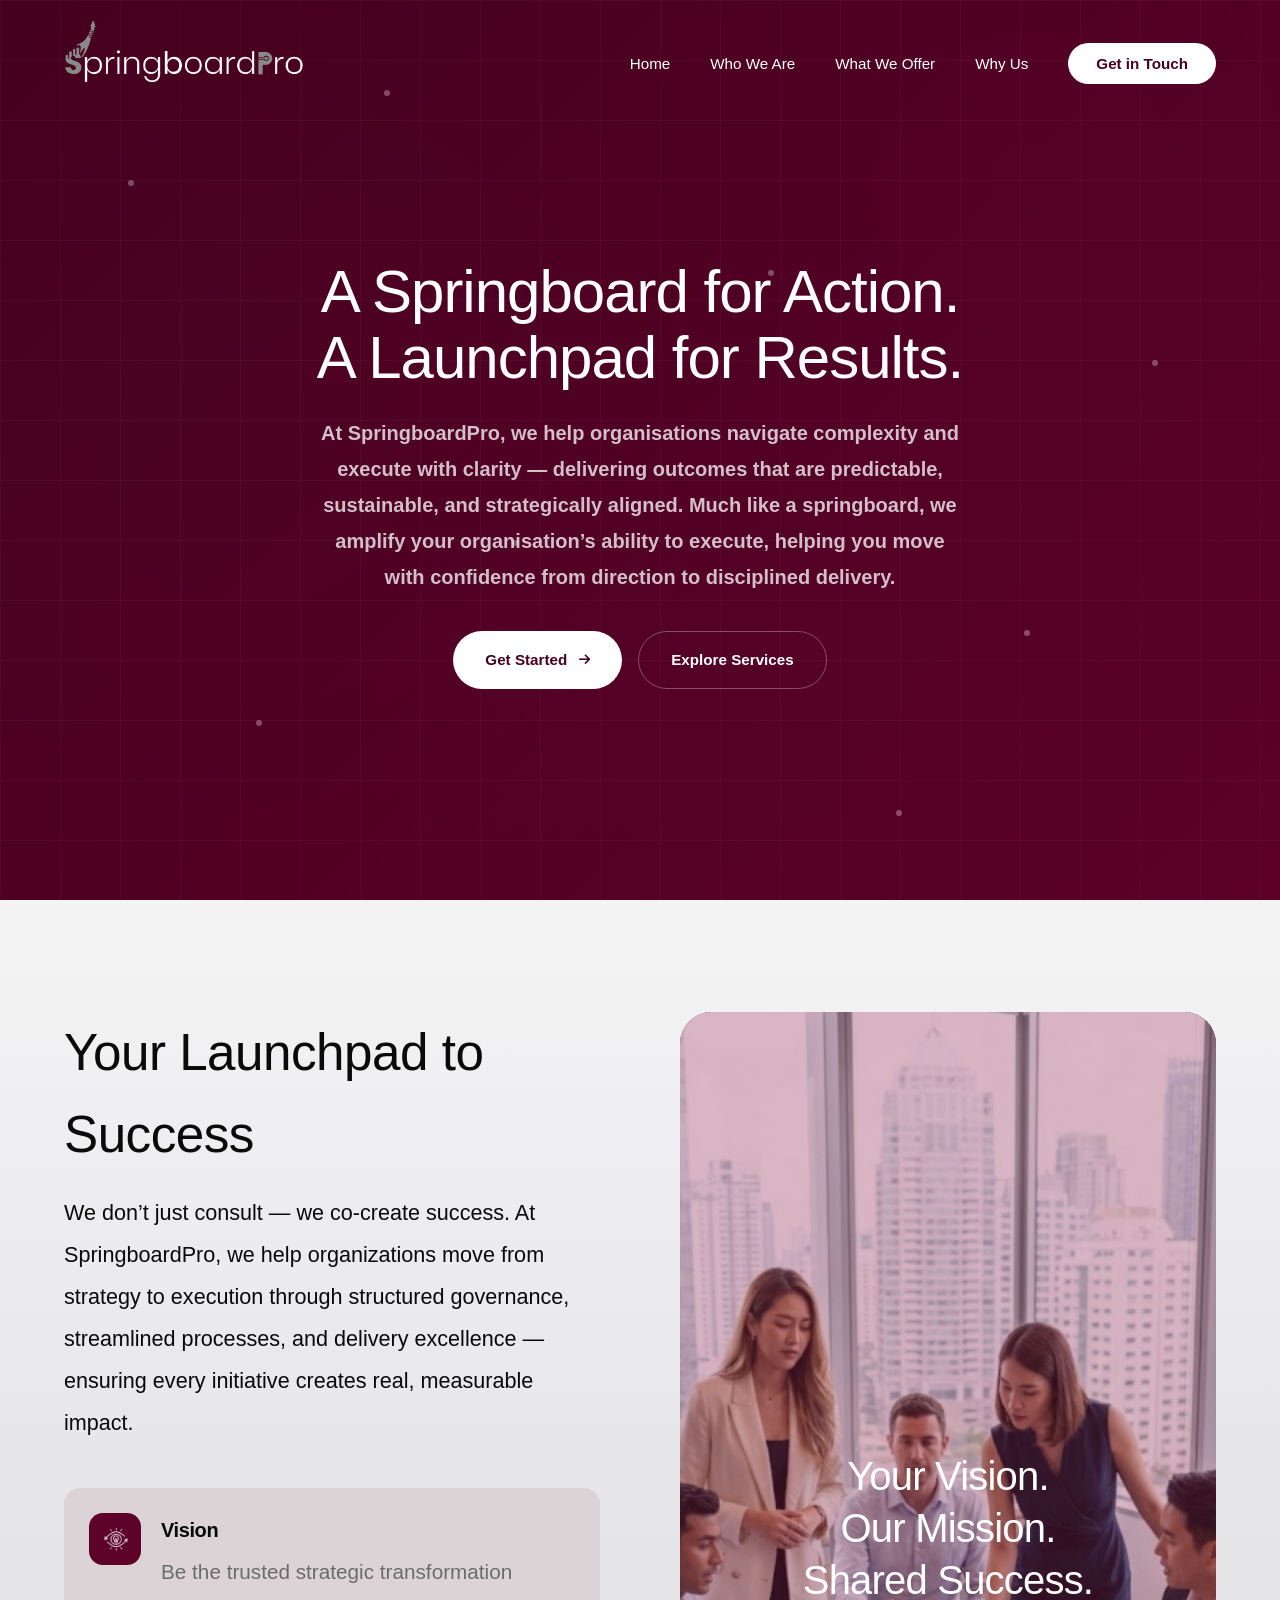
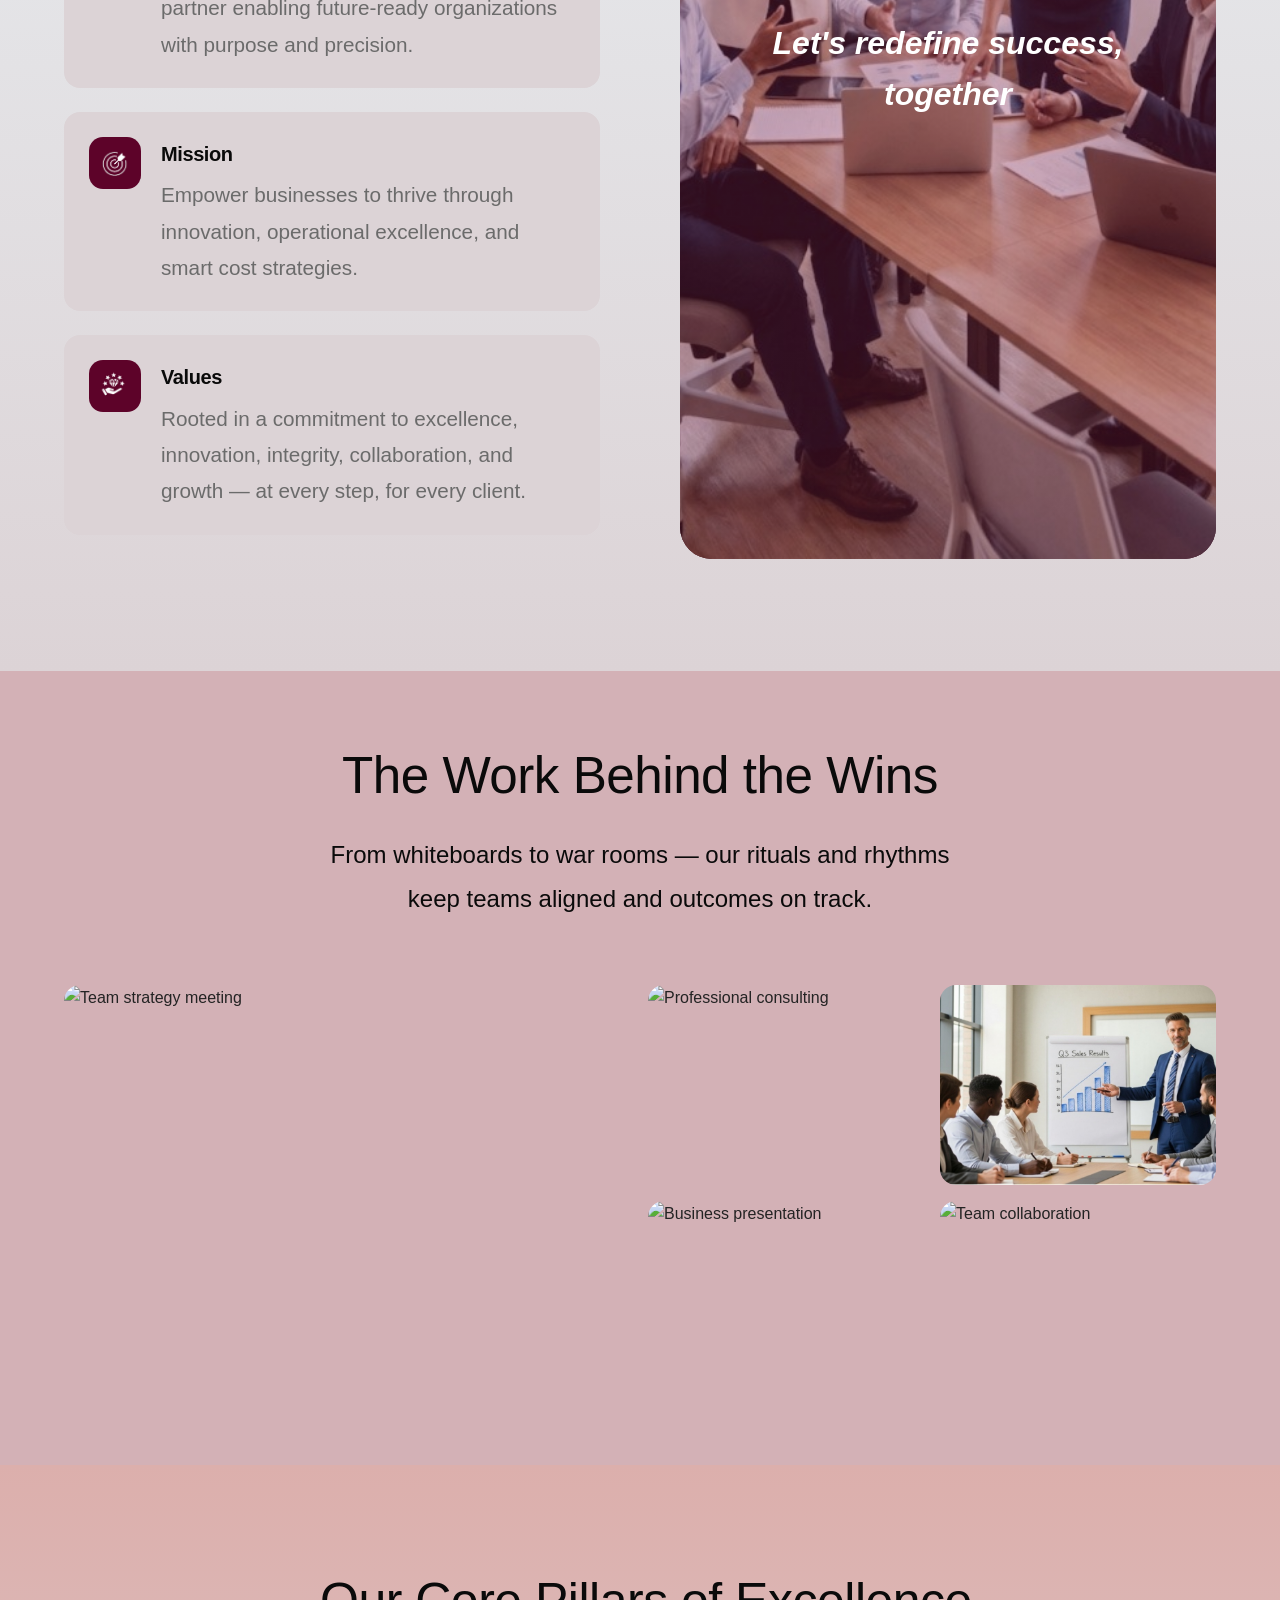
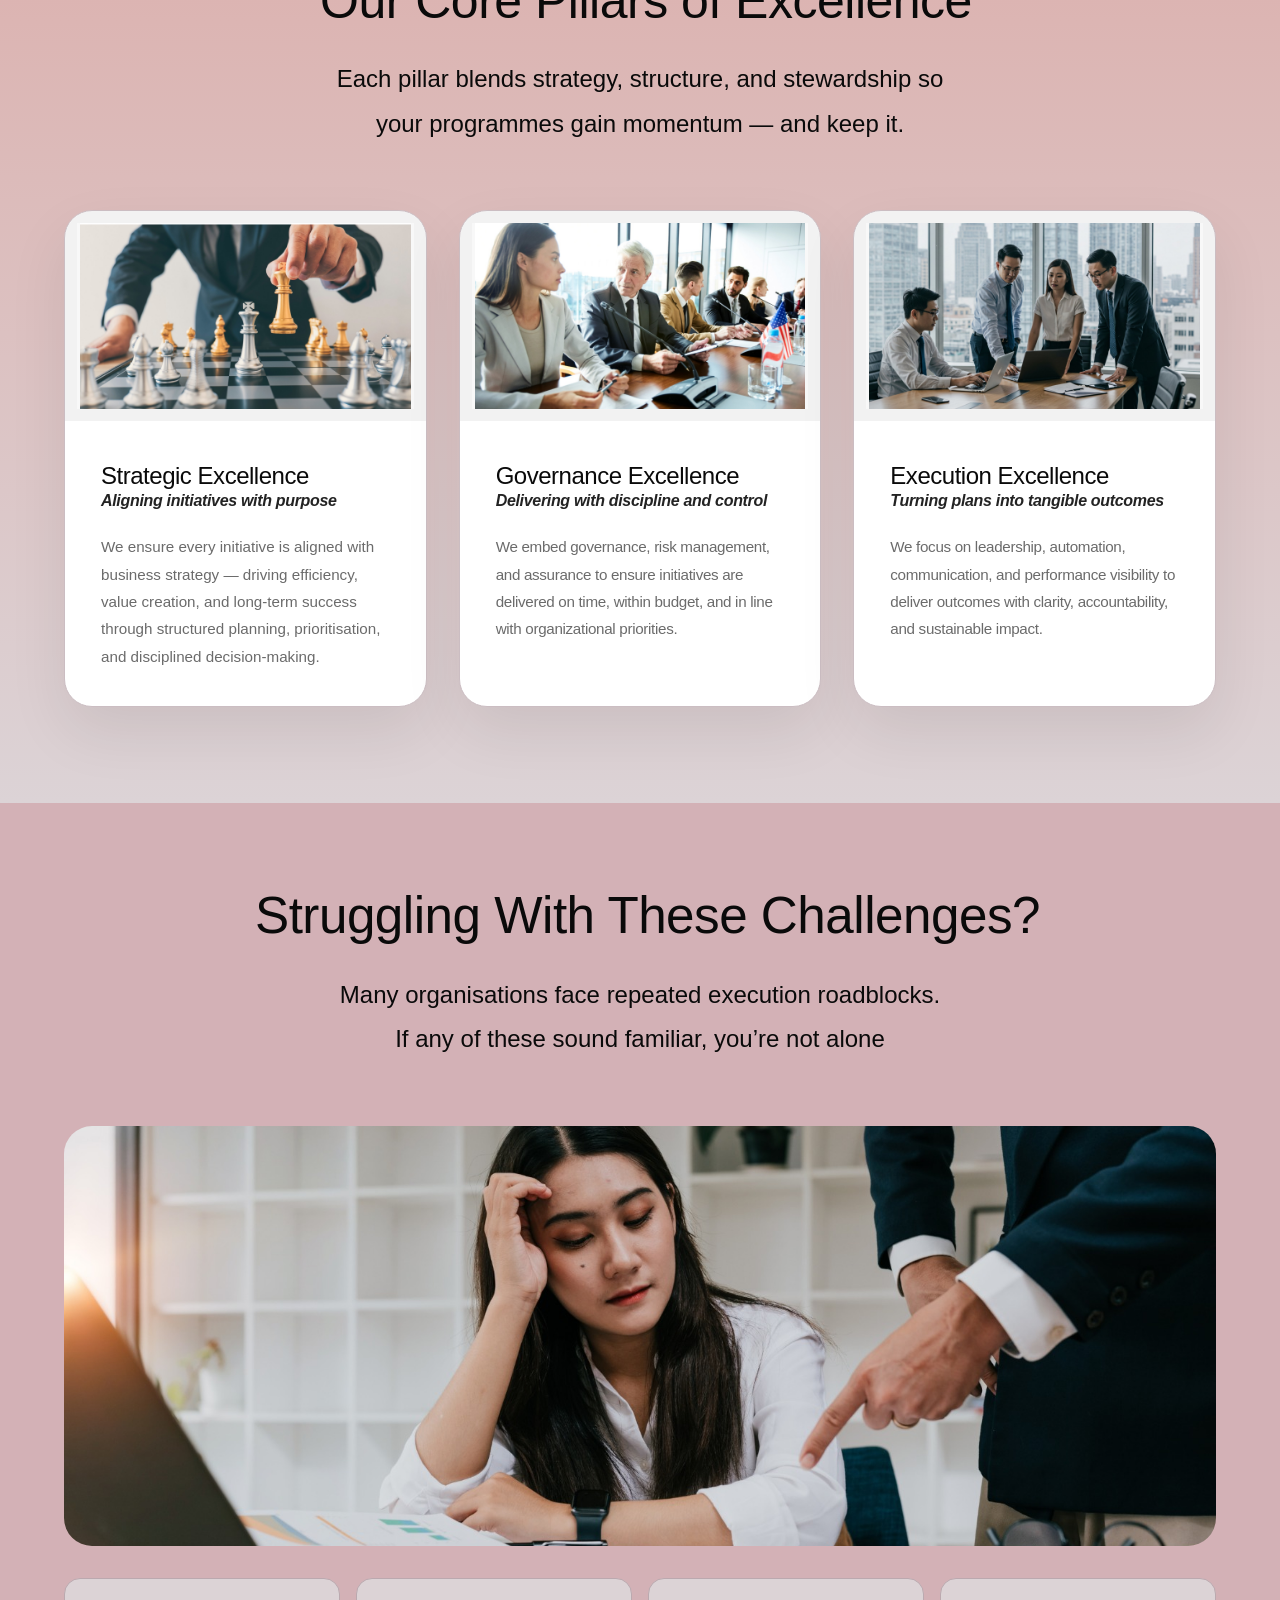
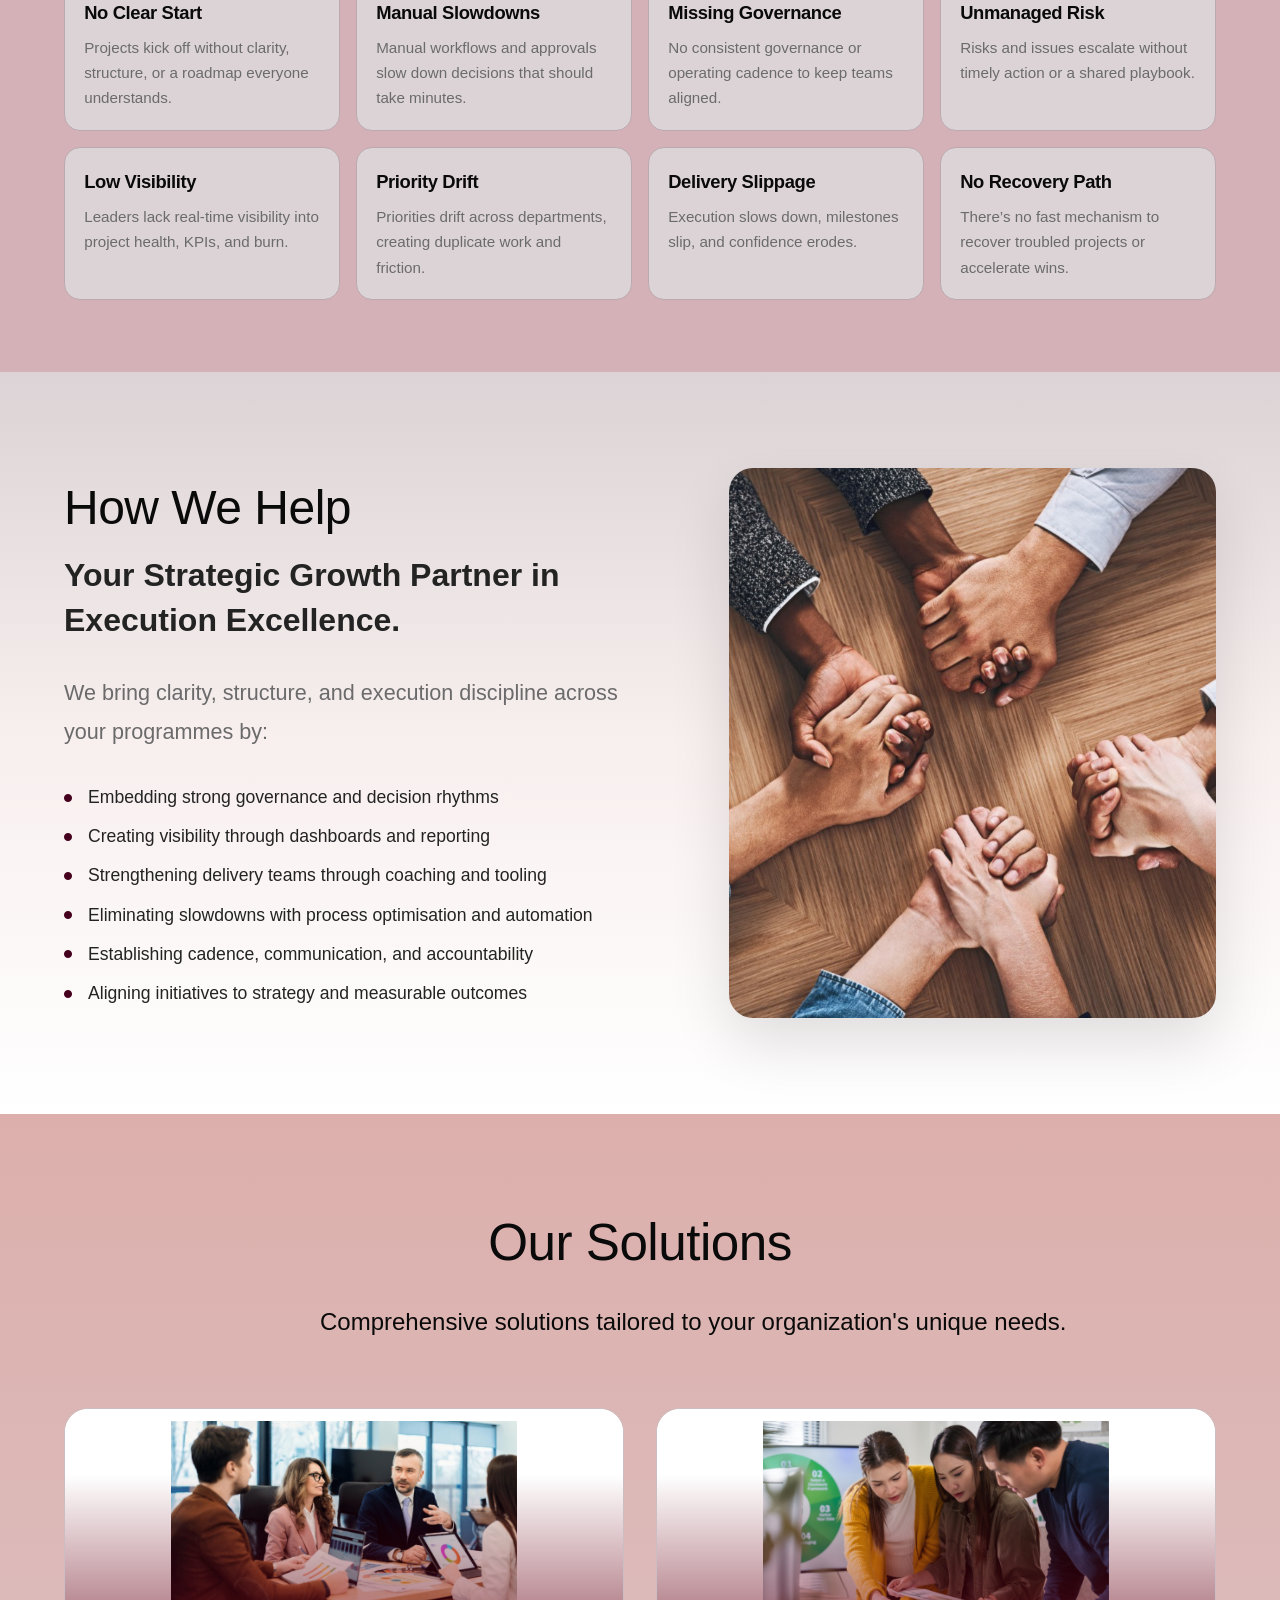
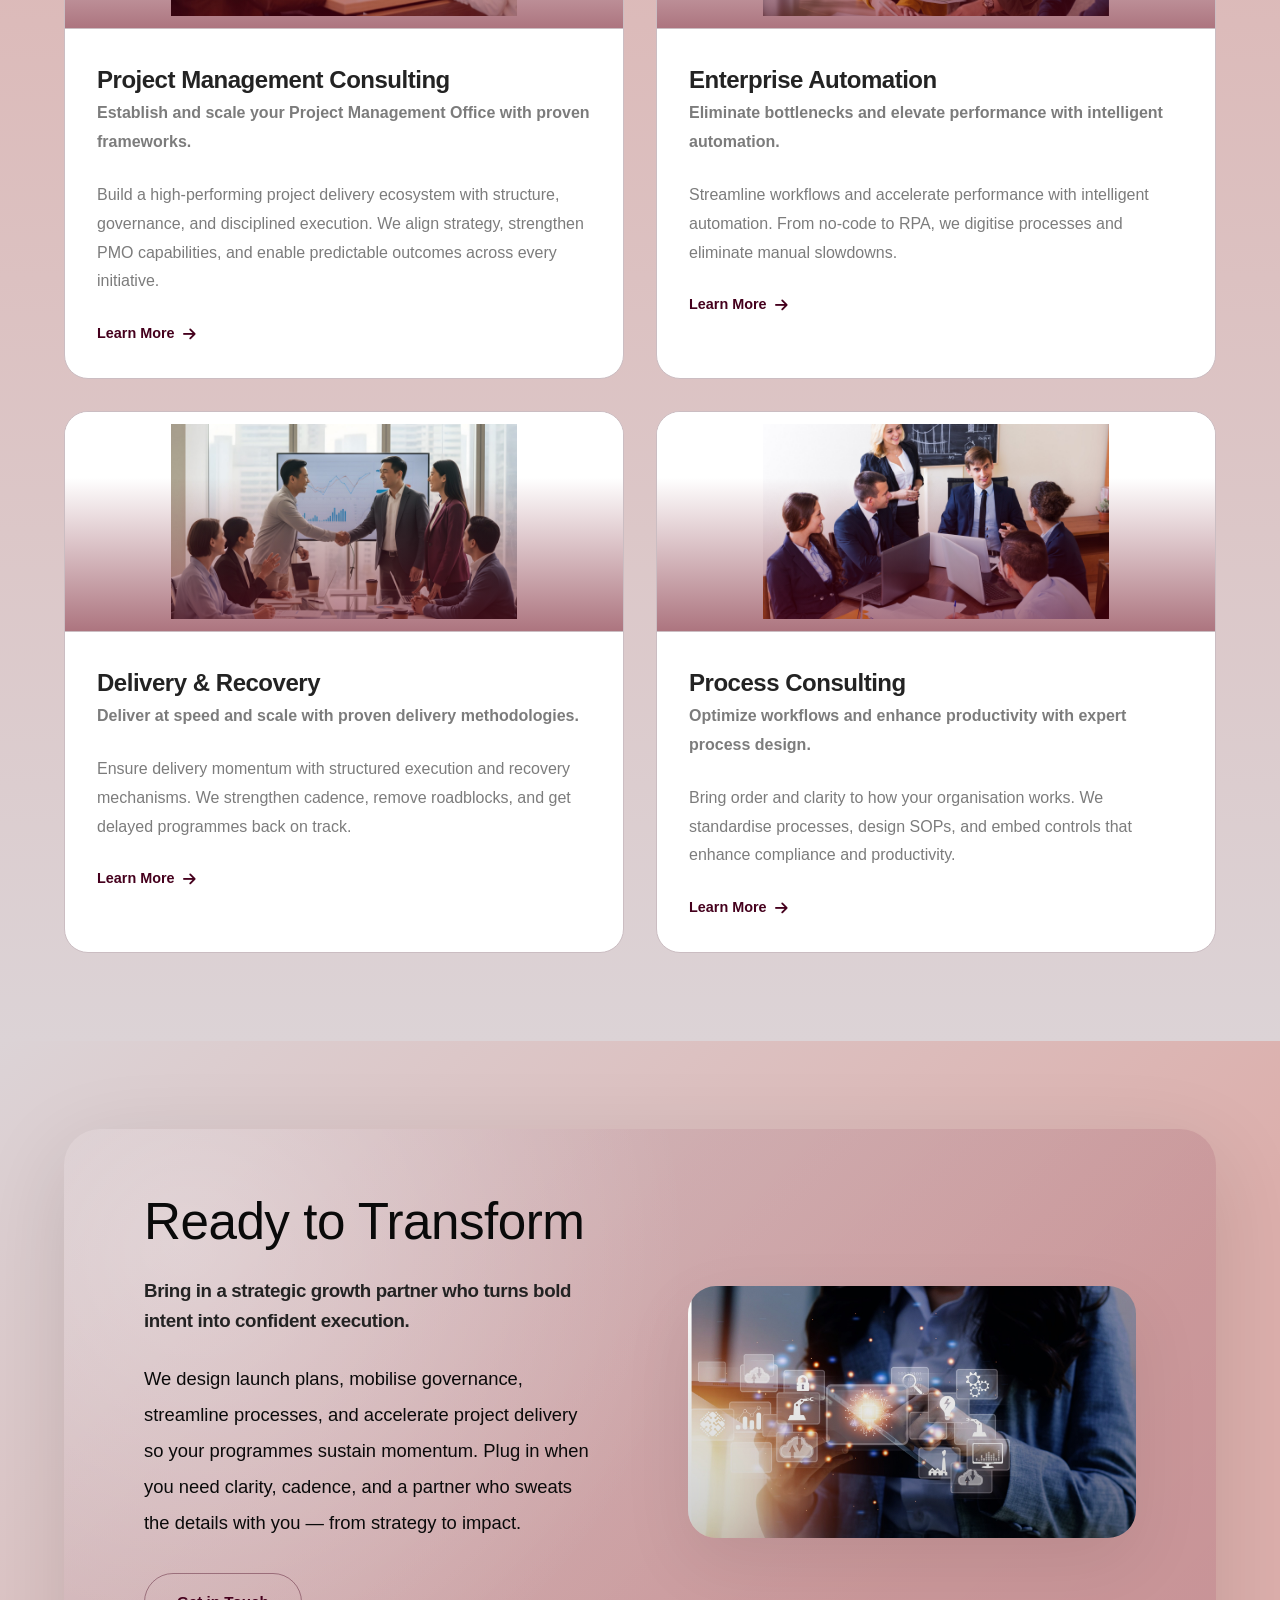
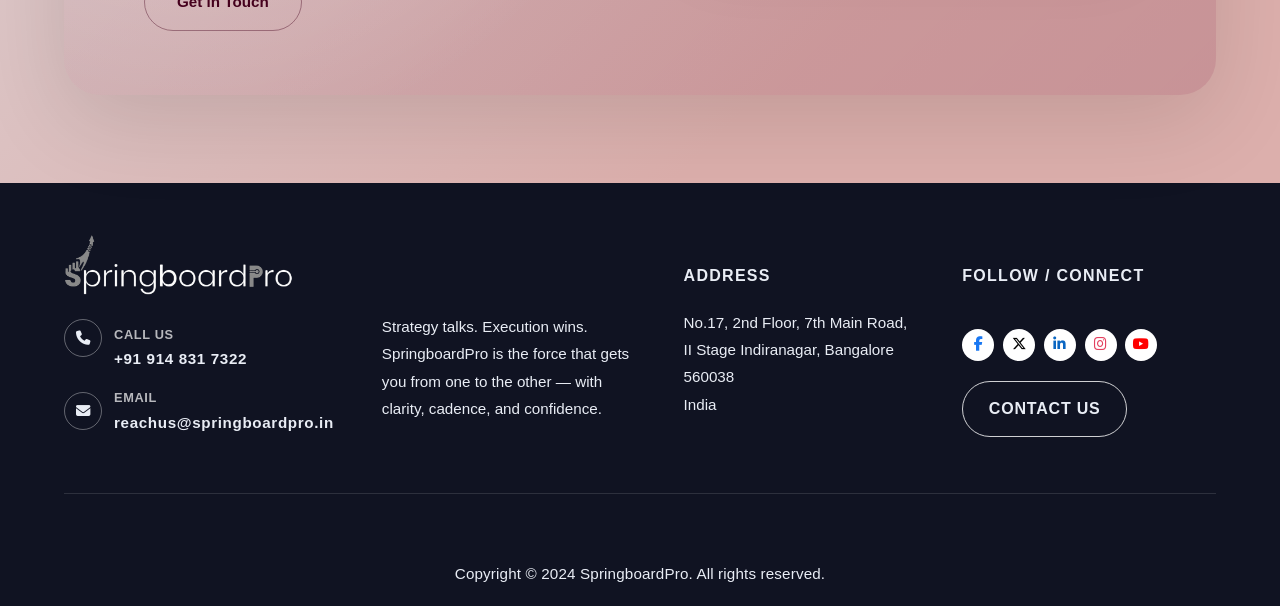
==== index.html @ b423c900 "update 18-dec changes" ====
<!DOCTYPE html>
<html lang="en">

<head>
    <meta charset="UTF-8">
    <meta name="viewport" content="width=device-width, initial-scale=1.0">
    <title>SpringboardPro | Turning Strategy Into Action</title>
    <link href="https://fonts.googleapis.com/css2?family=Space+Grotesk:wght@400;500;600;700&display=swap"
        rel="stylesheet">
    <link rel="stylesheet" href="https://cdnjs.cloudflare.com/ajax/libs/font-awesome/6.5.1/css/all.min.css">
    <style>
        * {
            margin: 0;
            padding: 0;
            box-sizing: border-box;
        }

        :root {
            --burgundy: #45001d;
            --burgundy-light: #dcafac;
            --burgundy-dark: #5c0028;
            --white: #ffffff;
            --black: #0a0a0a;
            --gray-50: #dcd3d6;
            --gray-100: #cbbdc2;
            --gray-200: #bba9af;
            --gray-400: #8b828a;
            --gray-500: #7c7c7c;
            --gray-600: #6b6b6b;
            --gray-800: #232323;
            --palette-cream: #dcd3d6;
            --palette-blush: #dcafac;
            --palette-primary: #45001d;
            --palette-deep: #5c0028;
            --palette-gradient: linear-gradient(135deg, #ffffff 0%, #dcd3d6 25%, #dcafac 50%, #45001d 75%, #5c0028 100%);
        }

        html {
            scroll-behavior: smooth;
        }

        body {
            font-family: 'Nunito', sans-serif;
            color: var(--gray-800);
            line-height: 1.6;
            background: var(--white);
            overflow-x: hidden;
        }

        h1,
        h2,
        h3,
        h4,
        h5,
        h6 {
            font-family: 'Nunito', sans-serif;
            font-weight: 600;
            letter-spacing: -0.02em;
        }

        /* GLOBAL ANIMATIONS */
        @keyframes fadeInUp {
            from {
                opacity: 0;
                transform: translateY(40px);
            }

            to {
                opacity: 1;
                transform: translateY(0);
            }
        }

        @keyframes fadeInDown {
            from {
                opacity: 0;
                transform: translateY(-40px);
            }

            to {
                opacity: 1;
                transform: translateY(0);
            }
        }

        @keyframes fadeInLeft {
            from {
                opacity: 0;
                transform: translateX(-40px);
            }

            to {
                opacity: 1;
                transform: translateX(0);
            }
        }

        @keyframes fadeInRight {
            from {
                opacity: 0;
                transform: translateX(40px);
            }

            to {
                opacity: 1;
                transform: translateX(0);
            }
        }

        @keyframes fadeIn {
            from {
                opacity: 0;
            }

            to {
                opacity: 1;
            }
        }

        @keyframes scaleIn {
            from {
                opacity: 0;
                transform: scale(0.9);
            }

            to {
                opacity: 1;
                transform: scale(1);
            }
        }

        @keyframes slideInUp {
            from {
                transform: translateY(100%);
            }

            to {
                transform: translateY(0);
            }
        }

        @keyframes pulse {

            0%,
            100% {
                transform: scale(1);
            }

            50% {
                transform: scale(1.05);
            }
        }

        @keyframes float {

            0%,
            100% {
                transform: translateY(0);
            }

            50% {
                transform: translateY(-20px);
            }
        }

        @keyframes shimmer {
            0% {
                background-position: -200% 0;
            }

            100% {
                background-position: 200% 0;
            }
        }

        @keyframes rotate {
            from {
                transform: rotate(0deg);
            }

            to {
                transform: rotate(360deg);
            }
        }

        @keyframes countUp {
            from {
                opacity: 0;
                transform: translateY(20px);
            }

            to {
                opacity: 1;
                transform: translateY(0);
            }
        }

        .animate-on-scroll {
            opacity: 0;
            transform: translateY(30px);
            transition: all 0.8s cubic-bezier(0.4, 0, 0.2, 1);
        }

        .animate-on-scroll.visible {
            opacity: 1;
            transform: translateY(0);
        }

        .animate-delay-1 {
            transition-delay: 0.1s;
        }

        .animate-delay-2 {
            transition-delay: 0.2s;
        }

        .animate-delay-3 {
            transition-delay: 0.3s;
        }

        .animate-delay-4 {
            transition-delay: 0.4s;
        }

        .animate-delay-5 {
            transition-delay: 0.5s;
        }

        /* Parallax effect */
        .parallax {
            transform: translateZ(0);
            will-change: transform;
        }

        /* Page loader */
        .page-loader {
            position: fixed;
            top: 0;
            left: 0;
            width: 100%;
            height: 100%;
            background: #45001d;
            /* unified burgundy loader */
            display: flex;
            align-items: center;
            justify-content: center;
            z-index: 9999;
            transition: opacity 0.5s ease, visibility 0.5s ease;
        }

        .page-loader.hidden {
            opacity: 0;
            visibility: hidden;
        }

        .loader-content {
            text-align: center;
        }

        .loader-logo {
            display: inline-flex;
            align-items: center;
            justify-content: center;
            margin-bottom: 2rem;
            animation: pulse 1.5s ease-in-out infinite;
        }

        .loader-logo img {
            height: 120px;
            width: 400px;
            display: block;
            object-fit: contain;
        }

        .loader-bar {
            width: 200px;
            height: 3px;
            background: rgba(255, 255, 255, 0.2);
            border-radius: 3px;
            overflow: hidden;
            margin: 0 auto;
        }

        .loader-progress {
            height: 100%;
            width: 0;
            background: var(--white);
            border-radius: 3px;
            animation: loadProgress 1.5s ease forwards;
        }

        @keyframes loadProgress {
            0% {
                width: 0;
            }

            100% {
                width: 100%;
            }
        }

        /* Smooth scroll reveal */
        .reveal {
            opacity: 0;
            transform: translateY(50px);
            transition: all 0.8s cubic-bezier(0.4, 0, 0.2, 1);
        }

        .reveal.active {
            opacity: 1;
            transform: translateY(0);
        }


        /* ===== NAVBAR ===== */
        .navbar {
            position: fixed;
            top: 0;
            left: 0;
            right: 0;
            z-index: 1000;
            padding: 1.15rem 5%;
            display: flex;
            justify-content: space-between;
            align-items: center;
            background: transparent;
            border-bottom: 1px solid transparent;
            transition: all 0.4s cubic-bezier(0.4, 0, 0.2, 1);
        }

        .navbar.scrolled {
            padding: 0.85rem 5%;
            background: #45001d;
            /* unified burgundy */
            backdrop-filter: blur(18px);
            border-bottom: 1px solid rgba(255, 255, 255, 0.08);
            box-shadow: 0 8px 35px rgba(69, 0, 29, 0.45);
        }

        .logo {
            display: inline-flex;
            align-items: center;
            gap: 0.75rem;
            text-decoration: none;
        }

        .logo img {
            height: 90px;
            width: auto;
            display: block;
        }

        .nav-links {
            display: flex;
            list-style: none;
            gap: 2.5rem;
            align-items: center;
        }

        .nav-links a {
            color: var(--white);
            text-decoration: none;
            font-weight: 500;
            font-size: 0.95rem;
            transition: all 0.3s ease;
            position: relative;
        }

        .nav-links a:not(.nav-cta):hover {
            opacity: 0.8;
        }

        .dropdown {
            position: relative;
        }

        .dropdown-content {
            position: absolute;
            top: calc(100% + 10px);
            left: -20px;
            background: var(--white);
            min-width: 280px;
            padding: 0.75rem 0;
            border-radius: 12px;
            opacity: 0;
            visibility: hidden;
            transform: translateY(10px);
            transition: all 0.3s ease;
            box-shadow: 0 20px 50px rgba(0, 0, 0, 0.15);
            border: 1px solid var(--gray-100);
        }

        .dropdown:hover .dropdown-content {
            opacity: 1;
            visibility: visible;
            transform: translateY(0);
        }

        .dropdown-content a {
            display: block;
            padding: 0.9rem 1.5rem;
            color: var(--gray-800) !important;
            font-size: 0.9rem;
            border-left: 3px solid transparent;
            transition: all 0.2s ease;
        }

        .dropdown-content a:hover {
            background: var(--gray-50);
            border-left-color: #45001d;
            color: var(--burgundy) !important;
        }

        .nav-cta {
            background: var(--white) !important;
            color: var(--burgundy) !important;
            padding: 0.75rem 1.75rem !important;
            border-radius: 100px;
            font-weight: 600 !important;
            transition: all 0.3s ease !important;
        }

        .nav-cta:hover {
            transform: translateY(-2px);
            box-shadow: 0 10px 30px rgba(0, 0, 0, 0.15);
        }

        .mobile-toggle {
            display: none;
            flex-direction: column;
            gap: 5px;
            cursor: pointer;
            padding: 5px;
            z-index: 1001;
        }

        .mobile-toggle span {
            width: 24px;
            height: 2px;
            background: var(--white);
            transition: all 0.3s ease;
            border-radius: 2px;
        }

        .navbar.scrolled .mobile-toggle span {
            background: var(--white);
        }

        /* ===== HERO ===== */
        .hero {
            min-height: 100vh;
            background: linear-gradient(135deg, var(--palette-primary) 0%, var(--palette-deep) 100%);
            position: relative;
            display: flex;
            align-items: center;
            justify-content: center;
            overflow: hidden;
            padding: 8rem 0 5rem;
        }

        .hero-video-bg {
            position: absolute;
            top: 0;
            left: 0;
            width: 100%;
            height: 100%;
            object-fit: cover;
            opacity: 0.6;
            z-index: 0;
        }

        .hero-overlay {
            position: absolute;
            top: 0;
            left: 0;
            right: 0;
            bottom: 0;
            background: linear-gradient(135deg, rgba(69, 0, 29, 0.65) 0%, rgba(92, 0, 40, 0.55) 100%);
            z-index: 1;
        }

        .hero-bg-pattern {
            position: absolute;
            top: 0;
            left: 0;
            right: 0;
            bottom: 0;
            opacity: 0.1;
            background-image:
                radial-gradient(circle at 20% 50%, rgba(255, 255, 255, 0.1) 0%, transparent 50%),
                radial-gradient(circle at 80% 20%, rgba(255, 255, 255, 0.08) 0%, transparent 40%),
                radial-gradient(circle at 60% 80%, rgba(255, 255, 255, 0.06) 0%, transparent 40%);
            z-index: 2;
        }

        .hero-grid {
            position: absolute;
            top: 0;
            left: 0;
            right: 0;
            bottom: 0;
            background-image: linear-gradient(rgba(255, 255, 255, 0.03) 1px, transparent 1px),
                linear-gradient(90deg, rgba(255, 255, 255, 0.03) 1px, transparent 1px);
            background-size: 60px 60px;
            z-index: 2;
        }

        /* Animated particles */
        .hero-particles {
            position: absolute;
            top: 0;
            left: 0;
            right: 0;
            bottom: 0;
            z-index: 2;
            overflow: hidden;
        }

        .particle {
            position: absolute;
            width: 6px;
            height: 6px;
            background: rgba(255, 255, 255, 0.3);
            border-radius: 50%;
            animation: float 8s ease-in-out infinite;
        }

        .particle:nth-child(1) {
            left: 10%;
            top: 20%;
            animation-delay: 0s;
        }

        .particle:nth-child(2) {
            left: 20%;
            top: 80%;
            animation-delay: 1s;
            animation-duration: 10s;
        }

        .particle:nth-child(3) {
            left: 60%;
            top: 30%;
            animation-delay: 2s;
        }

        .particle:nth-child(4) {
            left: 80%;
            top: 70%;
            animation-delay: 3s;
            animation-duration: 12s;
        }

        .particle:nth-child(5) {
            left: 40%;
            top: 60%;
            animation-delay: 4s;
        }

        .particle:nth-child(6) {
            left: 90%;
            top: 40%;
            animation-delay: 5s;
            animation-duration: 9s;
        }

        .particle:nth-child(7) {
            left: 30%;
            top: 10%;
            animation-delay: 1.5s;
        }

        .particle:nth-child(8) {
            left: 70%;
            top: 90%;
            animation-delay: 2.5s;
            animation-duration: 11s;
        }

        .hero-content {
            position: relative;
            z-index: 10;
            max-width: 900px;
            margin: 0 auto;
            padding: 0 5%;
            display: flex;
            flex-direction: column;
            align-items: center;
            text-align: center;
            gap: 1.5rem;
        }

        .hero-text {
            animation: fadeInLeft 1s ease;
            max-width: 720px;
        }

        .hero-kicker {
            display: inline-flex;
            align-items: center;
            gap: 0.5rem;
            padding: 0.4rem 1rem;
            border-radius: 999px;
            border: 1px solid rgba(255, 255, 255, 0.3);
            color: rgba(255, 255, 255, 0.85);
            font-size: 0.85rem;
            text-transform: uppercase;
            letter-spacing: 0.25em;
        }

        .hero-text>* {
            animation: fadeInUp 0.8s ease backwards;
        }

        .hero-text .hero-kicker {
            animation-delay: 0.2s;
        }

        .hero-text h1 {
            animation-delay: 0.4s;
        }

        .hero-text p {
            animation-delay: 0.6s;
        }

        .hero-text .hero-buttons {
            animation-delay: 0.8s;
        }

        .hero-kicker i {
            font-size: 0.75rem;
        }

        .hero-text h1 {
            font-family: 'Nunito', sans-serif;
            font-size: 4.5rem;
            color: var(--white);
            line-height: 1.1;
            margin-bottom: 1.5rem;
            font-weight: 400;
            letter-spacing: -1px;
        }

        .hero-text p {
            color: rgba(255, 255, 255, 0.75);
            font-size: 1.15rem;
            margin: 0 auto 2.25rem;
            max-width: 640px;
            line-height: 1.8;
        }

        .hero-buttons {
            display: flex;
            gap: 1rem;
            flex-wrap: wrap;
            justify-content: center;
        }

        .btn-primary {
            background: var(--white);
            color: #45001d;
            padding: 1rem 2rem;
            border: none;
            border-radius: 100px;
            font-size: 0.95rem;
            font-weight: 600;
            cursor: pointer;
            text-decoration: none;
            display: inline-flex;
            align-items: center;
            gap: 0.75rem;
            transition: all 0.4s cubic-bezier(0.4, 0, 0.2, 1);
            position: relative;
            overflow: hidden;
        }

        .btn-primary::before {
            content: '';
            position: absolute;
            top: 0;
            left: -100%;
            width: 100%;
            height: 100%;
            background: linear-gradient(90deg, transparent, rgba(255, 255, 255, 0.4), transparent);
            transition: left 0.5s ease;
        }

        .btn-primary:hover::before {
            left: 100%;
        }

        .btn-primary:hover {
            transform: translateY(-3px);
            box-shadow: 0 15px 40px rgba(0, 0, 0, 0.2);
        }

        .btn-primary i {
            font-size: 0.8rem;
            transition: transform 0.3s ease;
        }

        .btn-primary:hover i {
            transform: translateX(4px);
        }

        .btn-primary:active {
            transform: translateY(-1px);
        }

        .btn-secondary {
            background: transparent;
            color: var(--white);
            padding: 1rem 2rem;
            border: 1.5px solid rgba(255, 255, 255, 0.3);
            border-radius: 100px;
            font-size: 0.95rem;
            font-weight: 600;
            cursor: pointer;
            text-decoration: none;
            display: inline-flex;
            align-items: center;
            gap: 0.5rem;
            transition: all 0.3s ease;
        }

        .btn-secondary:hover {
            border-color: var(--white);
            background: rgba(255, 255, 255, 0.1);
        }

        @keyframes floatCard {

            0%,
            100% {
                transform: translateY(0);
            }

            50% {
                transform: translateY(-15px);
            }
        }

        @keyframes fadeInUp {
            from {
                opacity: 0;
                transform: translateY(40px);
            }

            to {
                opacity: 1;
                transform: translateY(0);
            }
        }

        @keyframes fadeIn {
            from {
                opacity: 0;
            }

            to {
                opacity: 1;
            }
        }

        /* ===== CLIENTS/TRUST BAR ===== */
        .trust-bar {
            background: var(--white);
            padding: 3rem 5%;
            border-bottom: 1px solid var(--gray-100);
            overflow: hidden;
        }

        .trust-bar-content {
            max-width: 1400px;
            margin: 0 auto;
            display: flex;
            align-items: center;
            justify-content: space-between;
            gap: 3rem;
        }

        .trust-bar-text {
            font-size: 0.9rem;
            color: var(--gray-500);
            white-space: nowrap;
        }

        .trust-logos {
            display: flex;
            align-items: center;
            gap: 3rem;
            flex-wrap: wrap;
            justify-content: center;
        }

        .trust-logo {
            font-size: 1.5rem;
            font-weight: 700;
            color: var(--gray-400);
            opacity: 0.5;
            transition: all 0.4s ease;
            cursor: default;
        }

        .trust-logo:hover {
            opacity: 1;
            color: #45001d;
            transform: scale(1.1);
        }

        .section-header {
            text-align: center;
            max-width: 640px;
            margin: 0 auto 4rem;
        }

        .section-label {
            display: none;
        }

        .section-header h2 {
            font-family: 'Nunito', sans-serif;
            font-size: 3.2rem;
            color: var(--black);
            font-weight: 400;
            margin-bottom: 1rem;
            letter-spacing: -0.5px;
        }

        .pain-section .section-header h2 {
            white-space: nowrap;
        }

        .section-header p {
            color: var(--black);
            font-size: 1.15rem;
            line-height: 1.85;
        }

        .showcase-section .section-header p {
            font-size: 1.3rem;
        }

        /* ===== IMAGE SHOWCASE ===== */
        .showcase-section {
            padding: 4rem 5%;
            background: rgba(184, 128, 137, 0.616)
        }

        .showcase-container {
            max-width: 1400px;
            margin: 0 auto;
        }

        .showcase-grid {
            display: grid;
            grid-template-columns: repeat(4, 1fr);
            grid-template-rows: repeat(2, 200px);
            gap: 1rem;
        }

        .showcase-item {
            position: relative;
            border-radius: 16px;
            overflow: hidden;
            cursor: pointer;
        }

        .showcase-item.showcase-large {
            grid-column: span 2;
            grid-row: span 2;
        }

        .showcase-item img {
            width: 100%;
            height: 100%;
            object-fit: cover;
            transition: transform 0.5s ease;
        }

        .showcase-item:hover img {
            transform: scale(1.1);
        }

        .showcase-overlay {
            position: absolute;
            bottom: 0;
            left: 0;
            right: 0;
            padding: 1.5rem;
            background: linear-gradient(transparent, rgba(0, 0, 0, 0.7));
            opacity: 0;
            transition: opacity 0.4s ease;
        }

        .showcase-item:hover .showcase-overlay {
            opacity: 1;
        }

        .showcase-overlay span {
            color: var(--white);
            font-size: 1rem;
            font-weight: 600;
        }

        @media (max-width: 992px) {
            .showcase-grid {
                grid-template-columns: repeat(2, 1fr);
                grid-template-rows: repeat(3, 180px);
            }

            .showcase-item.showcase-large {
                grid-column: span 2;
                grid-row: span 1;
            }
        }

        @media (max-width: 480px) {
            .showcase-grid {
                grid-template-columns: 1fr;
                grid-template-rows: auto;
            }

            .showcase-item,
            .showcase-item.showcase-large {
                grid-column: span 1;
                grid-row: span 1;
                height: 200px;
            }
        }

        /* ===== FOCUS SECTION ===== */
        .focus-section {
            padding: 6rem 5%;
            background: linear-gradient(180deg, var(--palette-blush) 0%, var(--palette-cream) 100%);
        }

        .focus-grid {
            max-width: 1400px;
            margin: 0 auto;
            display: grid;
            grid-template-columns: repeat(auto-fit, minmax(280px, 1fr));
            gap: 2rem;
        }

        .focus-card {
            background: var(--white);
            border-radius: 28px;
            border: 1px solid var(--gray-100);
            overflow: hidden;
            box-shadow: 0 25px 60px rgba(0, 0, 0, 0.08);
            transition: transform 0.45s ease, box-shadow 0.45s ease;
            display: flex;
            flex-direction: column;
        }

        .focus-card:hover {
            transform: translateY(-10px);
            box-shadow: 0 30px 80px rgba(0, 0, 0, 0.12);
        }

        .focus-card-media {
            position: relative;
            height: 210px;
            overflow: hidden;
        }

        .focus-card-media.fit {
            background: rgba(0, 0, 0, 0.05);
            padding: 0.75rem;
        }

        .focus-card-media img {
            width: 100%;
            height: 100%;
            object-fit: cover;
            transition: transform 0.6s ease;
        }

        .focus-card-media.fit img {
            object-fit: contain;
            background: #f8f8f8;
        }

        .focus-card:hover .focus-card-media img {
            transform: scale(1.08);
        }

        .focus-card-content {
            padding: 2.25rem;
        }

        .focus-card h3 {
            font-family: 'Nunito', sans-serif;
            font-size: 1.5rem;
            color: var(--black);
            margin-bottom: 0.75rem;
            font-weight: 500;
        }


        .focus-card p {
            color: var(--gray-600);
            font-size: 0.95rem;
            line-height: 1.8;
        }

        /* ===== CLIENT PAIN POINTS ===== */
        .pain-section {
            padding: 4.5rem 5%;
            background: rgba(184, 128, 137, 0.616)
        }

        .pain-container {
            max-width: 1200px;
            margin: 0 auto;
        }

        .pain-image {
            margin-bottom: 2rem;
            border-radius: 28px;
            overflow: hidden;
            background: var(--white);
        }

        .pain-image img {
            width: 100%;
            height: 420px;
            object-fit: cover;
            display: block;
        }

        /* ===== HOW WE HELP ===== */
        .how-help-section {
            padding: 6rem 5%;
            background: linear-gradient(180deg, var(--palette-cream) 0%, rgba(220, 175, 172, 0.20) 50%, var(--white) 100%);
        }

        .how-help-container {
            max-width: 1400px;
            margin: 0 auto;
            display: grid;
            grid-template-columns: 1.2fr 1fr;
            gap: 5rem;
            align-items: center;
        }

        .how-help-text .section-label {
            display: inline-flex;
            align-items: center;
            gap: 0.5rem;
            padding: 0.5rem 1rem;
            border-radius: 999px;
            background: rgba(69, 0, 29, 0.12);
            color: #45001d;
            font-size: 0.9rem;
            font-weight: 700;
            letter-spacing: 0.08em;
            text-transform: uppercase;
            margin-bottom: 1.5rem;
        }

        .how-help-text h2 {
            font-family: 'Nunito', sans-serif;
            font-size: 3rem;
            color: var(--black);
            margin-bottom: 1rem;
            font-weight: 400;
            letter-spacing: -0.5px;
            line-height: 1.2;
        }

        .how-help-subtitle {
            font-size: 2rem;
            color: var(--gray-700);
            font-weight: 600;
            margin-bottom: 2rem;
            line-height: 1.4;
        }

        .how-help-text p.lead {
            font-size: 1.35rem;
            color: var(--gray-600);
            line-height: 1.8;
            margin-bottom: 2rem;
        }

        .how-help-list {
            list-style: none;
            display: grid;
            gap: 0.8rem;
            margin: 0;
            padding: 0;
        }

        .how-help-list li {
            display: flex;
            align-items: flex-start;
            gap: 1rem;
            font-size: 1.1rem;
            color: var(--gray-700);
            line-height: 1.5;
        }

        .how-help-list li i {
            color: var(--burgundy);
            font-size: 0.5rem;
            margin-top: 0.6rem;
        }

        .how-help-visual {
            position: relative;
            border-radius: 24px;
            overflow: hidden;
            box-shadow: 0 25px 60px rgba(0, 0, 0, 0.12);
        }

        .how-help-visual img {
            width: 100%;
            height: 100%;
            min-height: 550px;
            object-fit: cover;
            display: block;
        }

        @media (max-width: 900px) {
            .how-help-container {
                grid-template-columns: 1fr;
                gap: 3rem;
            }

            .how-help-text h2 {
                font-size: 2.5rem;
            }

            .how-help-subtitle {
                font-size: 1.4rem;
            }
        }

        @media (max-width: 768px) {
            .how-help-section {
                padding: 5rem 1.5rem;
            }

            .how-help-text h2 {
                font-size: 2rem;
            }

            .how-help-subtitle {
                font-size: 1.2rem;
            }
        }

        .pain-grid {
            display: grid;
            grid-template-columns: repeat(4, minmax(0, 1fr));
            gap: 1rem;
        }

        .pain-card {
            background: var(--gray-50);
            border: 1px solid var(--gray-200);
            border-radius: 16px;
            padding: 1.2rem;
        }

        .pain-card h4 {
            font-size: 1.15rem;
            color: var(--black);
            margin-bottom: 0.5rem;
        }

        .pain-card p {
            font-size: 0.95rem;
            color: var(--gray-600);
            line-height: 1.65;
        }

        /* ===== SERVICES PREVIEW ===== */
        .services-section {
            padding: 5.5rem 5%;
            background: linear-gradient(180deg, var(--palette-blush) 0%, var(--palette-cream) 100%);
        }

        .services-container {
            max-width: 1400px;
            margin: 0 auto;
        }

        .services-grid {
            display: grid;
            grid-template-columns: repeat(4, 1fr);
            gap: 1.5rem;
        }

        .service-card {
            background: var(--white);
            border-radius: 24px;
            overflow: hidden;
            border: 1px solid var(--gray-100);
            transition: all 0.4s ease;
        }

        .service-card:hover {
            transform: translateY(-8px);
            box-shadow: 0 30px 60px rgba(0, 0, 0, 0.1);
            border-color: transparent;
        }

        .service-card-image {
            height: 220px;
            background: var(--white);
            position: relative;
            overflow: hidden;
            padding: 0.75rem;
            display: flex;
            align-items: center;
            justify-content: center;
            border-bottom: 1px solid var(--gray-100);
        }

        .service-card-image img {
            width: 100%;
            height: 100%;
            object-fit: contain;
            transition: transform 0.5s ease;
        }

        .service-card:hover .service-card-image img {
            transform: scale(1.05);
        }

        .service-card-image::after {
            content: '';
            position: absolute;
            top: 0;
            left: 0;
            right: 0;
            bottom: 0;
            background: linear-gradient(180deg, transparent 30%, rgba(105, 3, 22, 0.55) 100%);
        }

        .service-card-image i {
            position: absolute;
            bottom: 1rem;
            left: 1.5rem;
            font-size: 2rem;
            color: var(--white);
            z-index: 10;
        }

        .service-card-content {
            padding: 2rem;
        }

        .service-card h3 {
            font-family: 'Nunito', sans-serif;
            font-size: 1.35rem;
            color: var(--black);
            margin-bottom: 0.75rem;
            font-weight: 400;
        }

        .service-card p {
            color: var(--gray-500);
            font-size: 1rem;
            line-height: 1.8;
            margin-bottom: 1.5rem;
        }

        .service-link {
            display: inline-flex;
            align-items: center;
            gap: 0.5rem;
            color: #45001d;
            font-weight: 600;
            font-size: 0.9rem;
            text-decoration: none;
            transition: gap 0.3s ease;
        }

        .service-link:hover {
            gap: 0.75rem;
        }

        /* ===== CTA SECTION ===== */
        .cta-section {
            padding: 5.5rem 5%;
            background: linear-gradient(135deg, var(--palette-cream) 0%, var(--palette-blush) 70%);
        }

        .cta-container {
            max-width: 1400px;
            margin: 0 auto;
            border-radius: 36px;
            padding: 4rem 5rem;
            background: linear-gradient(135deg, rgba(69, 0, 29, 0.06), rgba(92, 0, 40, 0.16));
            box-shadow: 0 25px 90px rgba(0, 0, 0, 0.12);
            display: grid;
            grid-template-columns: 1fr 1fr;
            gap: 6rem;
            overflow: hidden;
            position: relative;
            align-items: center;
        }

        .cta-container::after {
            content: '';
            position: absolute;
            inset: 0;
            background: radial-gradient(circle at 10% 20%, rgba(255, 255, 255, 0.35), transparent 45%);
            pointer-events: none;
        }

        .cta-text {
            position: relative;
            z-index: 1;
        }

        .cta-label {
            display: inline-flex;
            align-items: center;
            gap: 0.5rem;
            padding: 0.5rem 1rem;
            border-radius: 999px;
            background: rgba(69, 0, 29, 0.12);
            color: #45001d;
            font-size: 0.9rem;
            font-weight: 600;
            letter-spacing: 0.08em;
            text-transform: uppercase;
            margin-bottom: 1.5rem;
        }

        .cta-text h2 {
            font-family: 'Nunito', sans-serif;
            font-size: 3.2rem;
            color: var(--black);
            line-height: 1.15;
            margin-bottom: 1.5rem;
            font-weight: 500;
            letter-spacing: -0.5px;
        }

        .cta-text p {
            color: var(--black);
            font-size: 1.15rem;
            margin-bottom: 2rem;
            line-height: 1.95;
        }

        .cta-actions {
            display: flex;
            flex-wrap: wrap;
            gap: 1rem;
        }

        .btn-outline {
            background: transparent;
            color: #45001d;
            padding: 1rem 2rem;
            border: 1.5px solid rgba(69, 0, 29, 0.4);
            border-radius: 100px;
            font-size: 0.95rem;
            font-weight: 600;
            cursor: pointer;
            text-decoration: none;
            display: inline-flex;
            align-items: center;
            gap: 0.5rem;
            transition: all 0.3s ease;
        }

        .btn-outline:hover {
            background: rgba(69, 0, 29, 0.06);
            border-color: rgba(69, 0, 29, 0.7);
        }

        .cta-visual {
            position: relative;
            z-index: 1;
            border-radius: 28px;
            overflow: hidden;
            box-shadow: 0 25px 70px rgba(0, 0, 0, 0.08);
        }

        .cta-visual img {
            width: 100%;
            height: auto;
            object-fit: cover;
            display: block;
        }

        .cta-visual::after {
            content: '';
            position: absolute;
            inset: 0;
            background: linear-gradient(180deg, transparent, rgba(0, 0, 0, 0.2));
        }

        /* ===== PILLARS SECTION ===== */
        .pillars-section {
            padding: 7rem 5%;
            background: linear-gradient(180deg, #f4f4f5 0%, #e4e4e7 50%, #dcd3d6 100%);
        }

        .pillars-container {
            max-width: 1400px;
            margin: 0 auto;
            display: grid;
            grid-template-columns: 1fr 1fr;
            gap: 5rem;
            align-items: center;
        }

        .pillars-text h2 {
            font-family: 'Nunito', sans-serif;
            font-size: 3.2rem;
            color: var(--black);
            margin-bottom: 1rem;
            font-weight: 400;
            letter-spacing: -0.5px;
        }

        .pillars-text h2 span {
            color: #45001d;
            font-style: italic;
        }

        .pillars-text .lead {
            font-size: 1.35rem;
            color: var(--black);
            margin-bottom: 2.75rem;
            line-height: 1.95;
        }

        .pillar-item {
            display: flex;
            gap: 1.25rem;
            margin-bottom: 1.5rem;
            padding: 1.5rem;
            background: var(--gray-50);
            border-radius: 16px;
            transition: all 0.3s ease;
            border: 1px solid transparent;
            font-size: 1.08rem;
            line-height: 1.75;
        }

        .pillar-item:hover {
            background: var(--white);
            border-color: var(--gray-200);
            box-shadow: 0 10px 40px rgba(0, 0, 0, 0.06);
            transform: translateX(8px);
        }

        .pillar-icon {
            width: 52px;
            height: 52px;
            background: #45001d;
            border-radius: 14px;
            display: flex;
            align-items: center;
            justify-content: center;
            flex-shrink: 0;
            font-size: 1.25rem;
            color: var(--white);
            overflow: hidden;
        }

        .pillar-icon img {
            width: 100%;
            height: 100%;
            display: block;
            object-fit: cover;
        }

        .pillar-content h4 {
            font-size: 1.25rem;
            color: var(--black);
            margin-bottom: 0.35rem;
            font-weight: 600;
        }

        .pillar-content p {
            color: var(--gray-600);
            font-size: 1.05rem;
            line-height: 1.75;
        }

        .pillars-visual {
            position: relative;
            height: 100%;
        }

        .pillars-image {
            width: 100%;
            height: 100%;
            min-height: 520px;
            background: #45001d;
            border-radius: 32px;
            position: relative;
            overflow: hidden;
            display: flex;
            align-items: center;
            justify-content: center;
        }

        .pillars-image img {
            position: absolute;
            width: 100%;
            height: 100%;
            object-fit: cover;
            opacity: 0.3;
        }

        .pillars-image::before {
            content: '';
            position: absolute;
            top: 0;
            left: 0;
            right: 0;
            bottom: 0;
            background: linear-gradient(135deg, rgba(144, 35, 80, 0.333) 0%, rgba(144, 35, 80, 0.333)0%);
            z-index: 1;
        }

        .pillars-image-content {
            position: relative;
            z-index: 2;
            text-align: center;
            padding: 3rem;
        }

        .pillars-image-content h3 {
            font-family: 'Nunito', sans-serif;
            font-size: 2.5rem;
            color: var(--white);
            margin-bottom: 0.75rem;
            font-weight: 400;
            line-height: 1.3;
        }

        .pillars-image-content p {
            color: rgba(255, 255, 255, 0.7);
            font-size: 1.15rem;
            font-style: italic;
        }


        /* ===== FOOTER ===== */
        .footer {
            background: #101322;
            padding: 5rem 5% 0;
            color: var(--white);
        }

        .footer-container {
            max-width: 1400px;
            margin: 0 auto;
        }

        .footer-grid {
            display: grid;
            grid-template-columns: 1.1fr 1.1fr 1fr 1.1fr;
            gap: 3rem;
            align-items: start;
            padding-bottom: 3.5rem;
            border-bottom: 1px solid rgba(255, 255, 255, 0.12);
        }

        .footer-brand .logo img {
            height: 86px;
            width: auto;
            display: block;
        }

        .footer-contact-list {
            list-style: none;
            margin-top: 1.75rem;
            display: grid;
            gap: 1rem;
        }

        .footer-contact-item {
            display: grid;
            grid-template-columns: auto 1fr;
            align-items: center;
            gap: 0.75rem;
            color: var(--white);
            text-decoration: none;
            font-weight: 700;
            letter-spacing: 0.04em;
        }

        .footer-contact-icon {
            width: 38px;
            height: 38px;
            border: 1px solid rgba(255, 255, 255, 0.25);
            border-radius: 50%;
            display: grid;
            place-items: center;
            font-size: 0.9rem;
            color: var(--white);
        }

        .footer-contact-text {
            display: flex;
            flex-direction: column;
            gap: 0.15rem;
            font-size: 0.95rem;
            color: var(--white);
        }

        .footer-contact-text span {
            font-size: 0.8rem;
            opacity: 0.7;
            font-weight: 600;
        }

        .footer-contact-text a {
            color: var(--white);
            text-decoration: none;
        }

        .footer-about p {
            color: rgba(255, 255, 255, 0.85);
            line-height: 1.8;
            font-size: 0.98rem;
        }

        .footer-column h4 {
            color: var(--white);
            font-size: 1rem;
            margin-bottom: 1.25rem;
            font-weight: 700;
            letter-spacing: 0.08em;
        }

        .footer-column p {
            color: rgba(255, 255, 255, 0.8);
            line-height: 1.8;
            font-size: 0.95rem;
        }

        .footer-social {
            display: flex;
            flex-direction: column;
            gap: 1.25rem;
            align-items: flex-start;
        }

        .footer-social-icons {
            display: flex;
            gap: 0.55rem;
            align-items: center;
        }

        .footer-social-icons a {
            width: 32px;
            height: 32px;
            border-radius: 50%;
            border: 1px solid rgba(255, 255, 255, 0.35);
            color: var(--white);
            display: grid;
            place-items: center;
            text-decoration: none;
            transition: all 0.3s ease;
            font-size: 0.9rem;
        }

        .footer-social-icons a:hover {
            background: rgba(255, 255, 255, 0.08);
            transform: translateY(-2px);
        }

        .footer-cta-btn {
            display: inline-flex;
            align-items: center;
            justify-content: center;
            padding: 0.9rem 1.6rem;
            border-radius: 999px;
            border: 1.5px solid rgba(255, 255, 255, 0.8);
            color: var(--white);
            text-decoration: none;
            font-weight: 700;
            letter-spacing: 0.05em;
            transition: all 0.3s ease;
        }

        .footer-cta-btn:hover {
            background: rgba(255, 255, 255, 0.12);
            transform: translateY(-2px);
        }

        .footer-bottom {
            margin-top: 3rem;
            padding: 1.25rem 0;
            background: #101322;
            text-align: center;
        }

        .footer-bottom p {
            color: rgba(255, 255, 255, 0.8);
            font-size: 0.95rem;
            letter-spacing: 0.01em;
        }

        .footer-bottom p span {
            color: var(--palette-primary);
        }

        /* Footer color normalization */
        .footer,
        .footer p,
        .footer h4,
        .footer a,
        .footer-contact-item {
            color: #e9edf5 !important;
        }

        .footer a {
            text-decoration: none;
        }

        .footer a:hover {
            color: #ffffff !important;
        }

        .footer-contact-icon {
            border-color: rgba(255, 255, 255, 0.35);
            color: #e9edf5;
        }

        .footer-contact-text a {
            color: #e9edf5 !important;
        }

        .footer-social-icons a {
            background: var(--white);
            border-color: rgba(255, 255, 255, 0.35);
        }

        .footer-social-icons a .fa-facebook-f {
            color: #1877f2;
        }

        .footer-social-icons a .fa-x-twitter {
            color: #000000;
        }

        .footer-social-icons a .fa-linkedin-in {
            color: #0a66c2;
        }

        .footer-social-icons a .fa-instagram {
            color: #e4405f;
        }

        .footer-social-icons a .fa-youtube {
            color: #ff0000;
        }

        .footer-social-icons a:hover {
            background: rgba(255, 255, 255, 0.95);
            transform: translateY(-3px);
        }

        .footer-cta-btn {
            color: #e9edf5;
            border-color: rgba(255, 255, 255, 0.8);
        }

        .footer-cta-btn:hover {
            background: rgba(255, 255, 255, 0.12);
            color: #ffffff;
        }

        /* ===== RESPONSIVE ===== */
        @media (max-width: 1400px) {
            .services-grid {
                grid-template-columns: repeat(2, 1fr);
                gap: 2rem;
            }
        }

        @media (max-width: 1200px) {
            .hero-text h1 {
                font-size: 3.5rem;
            }

            .hero-content {
                gap: 2rem;
            }
        }

        @media (max-width: 992px) {
            .hero-content {
                padding: 0 5%;
            }

            .hero-text {
                max-width: 100%;
            }

            .vmv-cards {
                grid-template-columns: repeat(auto-fit, minmax(260px, 1fr));
            }

            .focus-grid {
                grid-template-columns: repeat(auto-fit, minmax(220px, 1fr));
            }

            .services-grid {
                grid-template-columns: repeat(2, 1fr);
                max-width: 700px;
                margin-left: auto;
                margin-right: auto;
            }

            .pillars-container {
                grid-template-columns: 1fr;
            }

            .pillars-visual {
                order: -1;
            }

            .pillars-image {
                height: 400px;
            }

            .footer-grid {
                grid-template-columns: 1fr 1fr;
            }

            .trust-logos {
                animation: none;
            }

            .pain-container {
                grid-template-columns: 1fr;
            }

            .pain-image {
                min-height: 260px;
                order: -1;
            }

            .cta-container {
                grid-template-columns: 1fr;
                padding: 3rem;
            }

            .cta-visual {
                /* min-height removed for natural image sizing */
            }
        }

        @media (max-width: 768px) {
            .logo img {
                height: 52px;
            }

            .nav-links {
                position: fixed;
                top: 0;
                right: -100%;
                width: 80%;
                max-width: 350px;
                height: 100vh;
                background: rgba(69, 0, 29, 0.97);
                flex-direction: column;
                padding: 6rem 2rem 2rem;
                gap: 0;
                transition: right 0.4s ease;
                box-shadow: -10px 0 30px rgba(69, 0, 29, 0.35);
            }

            .nav-links.active {
                right: 0;
            }

            .nav-links li {
                width: 100%;
                border-bottom: 1px solid rgba(255, 255, 255, 0.18);
            }

            .nav-links a {
                color: var(--white) !important;
                padding: 1.25rem 0;
                display: block;
                width: 100%;
            }

            .nav-links .nav-cta {
                margin-top: 1rem;
                text-align: center;
                background: var(--white) !important;
                color: var(--burgundy) !important;
            }

            .mobile-toggle {
                display: flex;
            }

            .hero {
                min-height: auto;
                padding: 10rem 0 5rem;
            }

            .hero-text h1 {
                font-size: 2.5rem;
            }

            .hero-text p {
                font-size: 1rem;
            }

            .section-header h2,
            .cta-text h2 {
                font-size: 2rem;
            }

            .pain-section .section-header h2 {
                white-space: normal;
            }

            .pillars-text h2 {
                font-size: 2rem;
            }

            .vmv-cards,
            .focus-grid {
                grid-template-columns: 1fr;
                max-width: 400px;
                margin-left: auto;
                margin-right: auto;
            }

            .services-grid {
                grid-template-columns: 1fr;
                max-width: 400px;
            }

            .service-card-content {
                padding: 1.5rem;
            }

            .footer-grid {
                grid-template-columns: 1fr;
                gap: 2rem;
            }

            .footer-column ul a {
                white-space: normal;
            }

            .footer-bottom {
                flex-direction: column;
                text-align: center;
            }

            .dropdown-content {
                position: static;
                opacity: 1;
                visibility: visible;
                transform: none;
                box-shadow: none;
                border: none;
                padding: 0 0 0 1rem;
                background: transparent;
            }

            .dropdown-content a {
                padding: 0.75rem 0;
                border-left: none;
            }

            .trust-bar-content {
                flex-direction: column;
                gap: 1rem;
                text-align: center;
            }

            .trust-logos {
                flex-wrap: wrap;
                gap: 1.5rem;
            }

            .cta-container {
                padding: 2.25rem;
                gap: 2rem;
            }

            .cta-text h2 {
                font-size: 1.75rem;
            }

            .cta-actions {
                flex-direction: column;
                align-items: stretch;
            }

            .cta-visual {
                /* min-height removed for natural image sizing */
            }

            .pillars-image {
                height: 300px;
            }

            .pillars-image-content h3 {
                font-size: 1.75rem;
            }

            .pain-grid {
                grid-template-columns: 1fr;
            }
        }

        @media (max-width: 480px) {
            .hero-text h1 {
                font-size: 2rem;
            }

            .hero-buttons {
                flex-direction: column;
                align-items: center;
            }

            .btn-primary,
            .btn-secondary {
                width: 100%;
                justify-content: center;
            }

            .vmv-card-body,
            .focus-card-content {
                padding: 2rem 1.5rem;
            }

            .service-card-image {
                height: 140px;
            }

            .pillars-stats {
                grid-template-columns: 1fr;
            }

            .pillar-item {
                flex-direction: column;
                text-align: center;
            }

            .pillar-icon {
                margin: 0 auto;
            }

            .pain-image-content {
                padding: 2rem;
            }

            .pain-intro h2 {
                font-size: 2.4rem;
            }
        }
    </style>
</head>

<body>
    <!-- PAGE LOADER -->
    <div class="page-loader">
        <div class="loader-content">
            <div class="loader-logo">
                <img src="springboardlogo-removebg-preview.png" alt="SpringboardPro logo"
                    style="width: 500px; height: 300px;">
            </div>
            <div class="loader-bar">
                <div class="loader-progress"></div>
            </div>
        </div>
    </div>

    <!-- NAVBAR -->
    <nav class="navbar">
        <a href="index.html" class="logo" aria-label="SpringboardPro home">
            <img src="springboardlogo-removebg-preview.png" alt="SpringboardPro logo">
        </a>
        <ul class="nav-links">
            <li><a href="index.html">Home</a></li>
            <li><a href="who-we-are.html">Who We Are</a></li>
            <li class="dropdown">
                <a href="what-we-offer.html">What We Offer</a>
                <div class="dropdown-content">
                    <a href="project-management.html">Project Management Consulting</a>
                    <a href="delivery-recovery.html">Delivery & Recovery</a>
                    <a href="enterprise-automation.html">Enterprise Automation</a>
                    <a href="process-consulting.html">Process Consulting</a>
                </div>
            </li>
            <li><a href="why-us.html">Why Us</a></li>
            <li><a href="contact.html" class="nav-cta">Get in Touch</a></li>
        </ul>
        <div class="mobile-toggle"><span></span><span></span><span></span></div>
    </nav>

    <!-- HERO SECTION -->
    <section class="hero">
        <video class="hero-video-bg" id="heroVideo" autoplay muted playsinline preload="auto"
            poster="https://images.unsplash.com/photo-1522071820081-009f0129c71c?w=1200&q=80">
            <source src="videos/v-1.mp4" type="video/mp4">
        </video>
        <!-- <div class="hero-overlay"></div> -->
        <div class="hero-bg-pattern"></div>
        <div class="hero-grid"></div>
        <div class="hero-particles">
            <div class="particle"></div>
            <div class="particle"></div>
            <div class="particle"></div>
            <div class="particle"></div>
            <div class="particle"></div>
            <div class="particle"></div>
            <div class="particle"></div>
            <div class="particle"></div>
        </div>
        <div class="hero-content">
            <div class="hero-text">
                <h1 style="font-size: 60px !important;">A Springboard for Action.<br>A Launchpad for Results.</h1>
                <p style="font-weight: bold !important; font-size: 20px !important;">At SpringboardPro, we help
                    organisations navigate complexity and execute with clarity — delivering outcomes that are
                    predictable, sustainable, and strategically aligned. Much like a springboard, we amplify your
                    organisation’s ability to execute, helping you move with confidence from direction to disciplined
                    delivery.</p>
                <div class="hero-buttons">
                    <a href="contact.html" class="btn-primary">Get Started <i class="fas fa-arrow-right"></i></a>
                    <a href="what-we-offer.html" class="btn-secondary">Explore Services</a>
                </div>
            </div>
        </div>
    </section>

    <!-- PILLARS SECTION -->
    <section class="pillars-section">
        <div class="pillars-container">
            <div class="pillars-text">
                <h2>Your Launchpad to Success</h2>
                <p class="lead">We don’t just consult — we co-create success. At SpringboardPro, we help organizations
                    move from strategy to execution through structured governance, streamlined processes, and delivery
                    excellence — ensuring every initiative creates real, measurable impact.</p>
                <div class="pillar-item">
                    <div class="pillar-icon"><img src="vision-u.jpg" alt="Vision"></div>
                    <div class="pillar-content">
                        <h4>Vision</h4>
                        <p style="font-size: larger;">Be the trusted strategic transformation partner enabling
                            future-ready organizations with purpose and precision.</p>
                    </div>
                </div>
                <div class="pillar-item">
                    <div class="pillar-icon"><img src="mission.jpg" alt="Mission"></div>
                    <div class="pillar-content">
                        <h4>Mission</h4>
                        <p style="font-size: larger;">Empower businesses to thrive through innovation, operational
                            excellence, and smart cost strategies.</p>
                    </div>
                </div>
                <div class="pillar-item">
                    <div class="pillar-icon"><img src="values.jpg" alt="Values"></div>
                    <div class="pillar-content">
                        <h4>Values</h4>
                        <p style="font-size: larger;">Rooted in a commitment to excellence, innovation, integrity,
                            collaboration, and growth — at every step, for every client.</p>
                    </div>
                </div>
            </div>
            <div class="pillars-visual">
                <div class="pillars-image">
                    <img src="WhatsApp Image 2025-12-10 at 21.50.34_e3dd3c8d.jpg" alt="Team collaboration"
                        style="opacity: 0.9;">
                    <div class="pillars-image-content">
                        <h3>Your Vision.<br>Our Mission.<br>Shared Success.</h3>
                        <p style="font-size: xx-large ; color: #ffffff;"><b>Let's redefine success, together</b></p>
                    </div>
                </div>
            </div>
        </div>
    </section>

    <!-- IMAGE SHOWCASE -->
    <section class="showcase-section">
        <div class="showcase-container">
            <div class="section-header">
                <span class="section-label"><i class="fas fa-image"></i> Success Combination</span>
                <h2>The Work Behind the Wins</h2>
                <p style="font-size: x-large;">From whiteboards to war rooms — our rituals and rhythms keep teams
                    aligned and outcomes on track.</p>
            </div>
            <div class="showcase-grid">
                <div class="showcase-item showcase-large">
                    <img src="https://images.unsplash.com/photo-1552664730-d307ca884978?w=800&q=80"
                        alt="Team strategy meeting">
                    <div class="showcase-overlay">
                        <span>Strategy Sessions</span>
                    </div>
                </div>
                <div class="showcase-item">
                    <img src="https://images.unsplash.com/photo-1600880292203-757bb62b4baf?w=600&q=80"
                        alt="Professional consulting">
                    <div class="showcase-overlay">
                        <span>Expert Guidance</span>
                    </div>
                </div>
                <div class="showcase-item">
                    <img src="proven-results.jpg" alt="Success celebration">
                    <div class="showcase-overlay">
                        <span>Proven Results</span>
                    </div>
                </div>
                <div class="showcase-item">
                    <img src="https://images.unsplash.com/photo-1557804506-669a67965ba0?w=600&q=80"
                        alt="Business presentation">
                    <div class="showcase-overlay">
                        <span>Clear Vision</span>
                    </div>
                </div>
                <div class="showcase-item">
                    <img src="https://images.unsplash.com/photo-1542744173-8e7e53415bb0?w=600&q=80"
                        alt="Team collaboration">
                    <div class="showcase-overlay">
                        <span>Team Work</span>
                    </div>
                </div>
            </div>
        </div>
    </section>

    <!-- FOCUS SECTION -->
    <section class="focus-section">
        <div class="section-header">
            <span class="section-label"><i class="fas fa-crosshairs"></i> Our Focus</span>
            <h2 style="font-size: 50px !important; width: max-content !important;">Our Core Pillars of Excellence</h2>
            <p style="font-size: x-large;">Each pillar blends strategy, structure, and stewardship so your programmes
                gain momentum — and keep it.
            </p>
        </div>
        <div class="focus-grid">
            <div class="focus-card">
                <div class="focus-card-media fit">
                    <img src="Strategic-excellence.jpg" alt="Strategic excellence">
                </div>
                <div class="focus-card-content">
                    <h3>Strategic Excellence</h3>
                    <h4 style="margin-top: -20px;"><i>Aligning initiatives with purpose</i></h4>
                    <p style="margin-top: 20px;">We ensure every initiative is aligned with business strategy — driving
                        efficiency, value creation, and long-term success through structured planning, prioritisation,
                        and disciplined decision-making.</p>
                </div>
            </div>
            <div class="focus-card">
                <div class="focus-card-media fit">
                    <img src="governance-excellence.jpg" alt="Governance excellence">
                </div>
                <div class="focus-card-content">
                    <h3>Governance Excellence</h3>
                    <h4 style="margin-top: -20px;"><i>Delivering with discipline and control</i>
                        <h4>
                            <p style="margin-top: 20px; font-weight: lighter;">We embed governance, risk management, and
                                assurance to ensure
                                initiatives are delivered on time, within budget, and in line with organizational
                                priorities.
                            </p>
                </div>
            </div>
            <div class="focus-card">
                <div class="focus-card-media fit">
                    <img src="excution excellence.jpg" alt="Execution excellence">
                </div>
                <div class="focus-card-content">
                    <h3>Execution Excellence</h3>
                    <h4 style="margin-top: -20px;"><i>Turning plans into tangible outcomes</i>
                        <h4>
                            <p style="margin-top: 20px; font-weight: lighter;">We focus on leadership, automation,
                                communication, and performance
                                visibility to deliver outcomes with clarity, accountability, and sustainable impact.</p>
                </div>
            </div>
        </div>
    </section>

    <!-- CLIENT PAIN POINTS -->
    <section class="pain-section">
        <div class="pain-container">
            <div class="section-header">
                <span class="section-label"><i class="fas fa-crosshairs"></i> Our Focus</span>
                <h2 style="margin-left: -65px !important;" ;>Struggling With These Challenges?</h2>
                <p style="font-size: x-large; ">Many organisations face repeated execution roadblocks.<br> If any of
                    these sound familiar, you’re not
                    alone</p>
            </div>
            <div class="pain-image">
                <img src="pain-poins.jpg" alt="Client collaboration">
            </div>
            <div class="pain-grid">
                <div class="pain-card">
                    <h4>No Clear Start</h4>
                    <p>Projects kick off without clarity, structure, or a roadmap everyone understands.</p>
                </div>
                <div class="pain-card">
                    <h4>Manual Slowdowns</h4>
                    <p>Manual workflows and approvals slow down decisions that should take minutes.</p>
                </div>
                <div class="pain-card">
                    <h4>Missing Governance</h4>
                    <p>No consistent governance or operating cadence to keep teams aligned.</p>
                </div>
                <div class="pain-card">
                    <h4>Unmanaged Risk</h4>
                    <p>Risks and issues escalate without timely action or a shared playbook.</p>
                </div>
                <div class="pain-card">
                    <h4>Low Visibility</h4>
                    <p>Leaders lack real-time visibility into project health, KPIs, and burn.</p>
                </div>
                <div class="pain-card">
                    <h4>Priority Drift</h4>
                    <p>Priorities drift across departments, creating duplicate work and friction.</p>
                </div>
                <div class="pain-card">
                    <h4>Delivery Slippage</h4>
                    <p>Execution slows down, milestones slip, and confidence erodes.</p>
                </div>
                <div class="pain-card">
                    <h4>No Recovery Path</h4>
                    <p>There’s no fast mechanism to recover troubled projects or accelerate wins.</p>
                </div>
            </div>
        </div>
    </section>

    <!-- HOW WE HELP -->
    <section class="how-help-section">
        <div class="how-help-container">
            <div class="how-help-text">
                <h2>How We Help</h2>
                <p class="how-help-subtitle">Your Strategic Growth Partner in Execution Excellence.</p>
                <p class="lead font-size: 1.8rem;">We bring clarity, structure, and execution discipline across your
                    programmes by:</p>
                <ul class="how-help-list">
                    <li><i class="fas fa-circle"></i><span>Embedding strong governance and decision rhythms</span></li>
                    <li><i class="fas fa-circle"></i><span>Creating visibility through dashboards and reporting</span>
                    </li>
                    <li><i class="fas fa-circle"></i><span>Strengthening delivery teams through coaching and
                            tooling</span></li>
                    <li><i class="fas fa-circle"></i><span>Eliminating slowdowns with process optimisation and
                            automation</span></li>
                    <li><i class="fas fa-circle"></i><span>Establishing cadence, communication, and
                            accountability</span></li>
                    <li><i class="fas fa-circle"></i><span>Aligning initiatives to strategy and measurable
                            outcomes</span></li>
                </ul>
            </div>
            <div class="how-help-visual">
                <img src="howehelp.jpg" alt="Team collaboration and execution" loading="lazy ">
            </div>
        </div>
    </section>

    <!-- SERVICES PREVIEW -->
    <section class="services-section">
        <div class="services-container">
            <div class="section-header">
                <span class="section-label"><i class="fas fa-cube"></i> What We Offer</span>
                <h2>Our Solutions</h2>
                <p style="font-size: x-large; width: max-content;">Comprehensive solutions tailored to your
                    organization's unique needs.</p>
            </div>
            <div class="services-grid">
                <div class="service-card">
                    <div class="service-card-image">
                        <img src="pmo-consult.jpg" alt="PMO Consulting">
                    </div>
                    <div class="service-card-content">
                        <h2>Project Management Consulting</h2>
                        <p><b>Establish and scale your Project Management Office with proven frameworks.</b></p>
                        <p>Build a high-performing project delivery ecosystem with structure, governance, and
                            disciplined execution.
                            We align strategy, strengthen PMO capabilities, and enable predictable outcomes across every
                            initiative.
                        </p>
                        <a href="project-management.html" class="service-link">Learn More <i
                                class="fas fa-arrow-right"></i></a>
                    </div>
                </div>
                <div class="service-card">
                    <div class="service-card-image">
                        <img src="enterprise-automation.jpg" alt="Enterprise Automation">
                    </div>
                    <div class="service-card-content">
                        <h2>Enterprise Automation</h2>
                        <p><b>Eliminate bottlenecks and elevate performance with intelligent automation.</b></p>
                        <p>Streamline workflows and accelerate performance with intelligent automation.
                            From no-code to RPA, we digitise processes and eliminate manual slowdowns.
                        </p>
                        <a href="enterprise-automation.html" class="service-link">Learn More <i
                                class="fas fa-arrow-right"></i></a>
                    </div>
                </div>
                <div class="service-card">
                    <div class="service-card-image">
                        <img src="delivery and recovery.jpg" alt="Delivery & Recovery">
                    </div>
                    <div class="service-card-content">
                        <h2>Delivery & Recovery</h2>
                        <p><b>Deliver at speed and scale with proven delivery methodologies.</b></p>
                        <p>Ensure delivery momentum with structured execution and recovery mechanisms.
                            We strengthen cadence, remove roadblocks, and get delayed programmes back on track.
                        </p>
                        <a href="delivery-recovery.html" class="service-link">Learn More <i
                                class="fas fa-arrow-right"></i></a>
                    </div>
                </div>
                <div class="service-card">
                    <div class="service-card-image">
                        <img src="process-consult.jpg" alt="Process Consulting">
                    </div>
                    <div class="service-card-content">
                        <h2>Process Consulting</h2>
                        <p><b>Optimize workflows and enhance productivity with expert process design.</b></p>
                        <p>Bring order and clarity to how your organisation works.
                            We standardise processes, design SOPs, and embed controls that enhance compliance and
                            productivity.
                        </p>
                        <a href="process-consulting.html" class="service-link">Learn More <i
                                class="fas fa-arrow-right"></i></a>
                    </div>
                </div>
            </div>
        </div>
    </section>



    <!-- CTA SECTION -->
    <section class="cta-section">
        <div class="cta-container">
            <div class="cta-text">
                <h2> Ready to Transform</h2>
                <h3>Bring in a strategic growth partner who turns bold intent into confident execution.</h2><br>
                    <p>We design launch plans, mobilise governance, streamline processes, and accelerate project
                        delivery so your programmes sustain momentum. Plug in when you need clarity, cadence, and a
                        partner who sweats the details with you — from strategy to impact.</p>
                    <div class="cta-actions">
                        <a href="contact.html" class="btn-outline">Get in Touch </a>
                    </div>
            </div>
            <div class="cta-visual">
                <img src="transorm.jpg" alt="Leaders collaborating during transformation workshop">
            </div>
        </div>
    </section>

    <!-- FOOTER -->
    <footer class="footer">
        <div class="footer-container">
            <div class="footer-grid">
                <div class="footer-brand">
                    <a style="margin-top: -30px;" href="index.html" class="logo" aria-label="SpringboardPro home">
                        <img src="springboardlogo-removebg-preview.png" alt="SpringboardPro logo">
                    </a>
                    <ul class="footer-contact-list">
                        <li class="footer-contact-item" style="margin-top: -50px;">
                            <span class="footer-contact-icon"><i class="fas fa-phone"></i></span>
                            <div class="footer-contact-text" style="margin-top: 20px !important;">
                                <span>CALL US</span>
                                <a href="tel:+919148317322">+91 914 831 7322</a>
                            </div>
                        </li>
                        <li class="footer-contact-item">
                            <span class="footer-contact-icon"><i class="fas fa-envelope"></i></span>
                            <div class="footer-contact-text">
                                <span>EMAIL</span>
                                <a href="mailto:reachus@springboardpro.in">reachus@springboardpro.in</a>
                            </div>
                        </li>
                    </ul>
                </div>
                <div class="footer-column footer-about">
                    <p style="margin-top: 50px;">Strategy talks. Execution wins. SpringboardPro is the force that gets
                        you from one to the other — with clarity, cadence, and confidence.</p>
                </div>
                <div class="footer-column footer-address">
                    <h4>ADDRESS</h4>
                    <p>No.17, 2nd Floor, 7th Main Road,<br>II Stage Indiranagar, Bangalore 560038</p>
                    <p>India</p>
                </div>
                <div class="footer-column footer-social">
                    <h4>FOLLOW / CONNECT</h4>
                    <div class="footer-social-icons">
                        <a href="#" aria-label="Facebook"><i class="fab fa-facebook-f"></i></a>
                        <a href="#" aria-label="Twitter"><i class="fab fa-x-twitter"></i></a>
                        <a href="#" aria-label="LinkedIn"><i class="fab fa-linkedin-in"></i></a>
                        <a href="#" aria-label="Instagram"><i class="fab fa-instagram"></i></a>
                        <a href="#" aria-label="YouTube"><i class="fab fa-youtube"></i></a>
                    </div>
                    <a class="footer-cta-btn" href="contact.html">CONTACT US</a>
                </div>
            </div>
            <div class="footer-bottom">
                <p>Copyright © 2024 SpringboardPro. All rights reserved.</p>
            </div>
        </div>
    </footer>

    <script>
        // Navbar scroll effect with parallax
        let lastScroll = 0;
        const heroVideoEl = document.getElementById('heroVideo');
        if (heroVideoEl) {
            const heroVideoSource = heroVideoEl.querySelector('source');
            const heroPlaylist = [
                'videos/v-1.mp4',
                'videos/v-2.mp4',
                'videos/v-3.mp4',
                'videos/v-4.mp4',
                'videos/v-5.mp4'
            ];
            let heroVideoIndex = 0;
            const setHeroVideo = (index) => {
                if (heroVideoSource) {
                    heroVideoSource.setAttribute('src', heroPlaylist[index]);
                } else {
                    heroVideoEl.setAttribute('src', heroPlaylist[index]);
                }
                heroVideoEl.load();
                heroVideoEl.play().catch(() => { });
            };
            setHeroVideo(heroVideoIndex);
            heroVideoEl.addEventListener('ended', () => {
                heroVideoIndex = (heroVideoIndex + 1) % heroPlaylist.length;
                setHeroVideo(heroVideoIndex);
            });
        }

        window.addEventListener('scroll', function () {
            const navbar = document.querySelector('.navbar');
            const scroll = window.scrollY;

            if (scroll > 50) navbar.classList.add('scrolled');
            else navbar.classList.remove('scrolled');

            // Parallax effect on hero
            const hero = document.querySelector('.hero-content');
            if (hero && scroll < window.innerHeight) {
                hero.style.transform = `translateY(${scroll * 0.3}px)`;
                hero.style.opacity = 1 - (scroll / window.innerHeight) * 0.5;
            }

            lastScroll = scroll;
        });

        // Mobile menu toggle
        document.querySelector('.mobile-toggle').addEventListener('click', function () {
            document.querySelector('.nav-links').classList.toggle('active');
            this.classList.toggle('active');
        });

        // Counter animation
        function animateCounter(el, target, suffix = '') {
            let current = 0;
            const increment = target / 50;
            const timer = setInterval(() => {
                current += increment;
                if (current >= target) {
                    current = target;
                    clearInterval(timer);
                }
                el.textContent = Math.floor(current) + suffix;
            }, 30);
        }

        // Scroll animations with stagger
        const observerOptions = { threshold: 0.1, rootMargin: '0px 0px -50px 0px' };
        const observer = new IntersectionObserver((entries) => {
            entries.forEach(entry => {
                if (entry.isIntersecting) {
                    entry.target.classList.add('visible');
                    entry.target.style.opacity = '1';
                    entry.target.style.transform = 'translateY(0)';

                    // Trigger counter animation for stats
                    const counters = entry.target.querySelectorAll('[data-count]');
                    counters.forEach(counter => {
                        if (!counter.classList.contains('counted')) {
                            counter.classList.add('counted');
                            const target = parseInt(counter.getAttribute('data-count'));
                            const suffix = counter.getAttribute('data-suffix') || '';
                            animateCounter(counter, target, suffix);
                        }
                    });
                }
            });
        }, observerOptions);

        document.querySelectorAll('.vmv-card, .focus-card, .service-card, .pain-card, .pillar-item, .pillars-image, section').forEach((el, i) => {
            el.style.opacity = '0';
            el.style.transform = 'translateY(30px)';
            el.style.transition = `all 0.7s cubic-bezier(0.4, 0, 0.2, 1) ${(i % 6) * 0.1}s`;
            observer.observe(el);
        });

        // Smooth reveal for sections
        document.querySelectorAll('section').forEach(section => {
            section.style.opacity = '1';
            section.style.transform = 'none';
        });

        // Image lazy loading with fade
        document.querySelectorAll('img').forEach(img => {
            img.addEventListener('load', function () {
                this.style.opacity = '1';
            });
            if (img.complete) img.style.opacity = '1';
        });

        // Magnetic button effect
        document.querySelectorAll('.btn-primary, .nav-cta').forEach(btn => {
            btn.addEventListener('mousemove', function (e) {
                const rect = this.getBoundingClientRect();
                const x = e.clientX - rect.left - rect.width / 2;
                const y = e.clientY - rect.top - rect.height / 2;
                this.style.transform = `translateY(-3px) translate(${x * 0.1}px, ${y * 0.1}px)`;
            });
            btn.addEventListener('mouseleave', function () {
                this.style.transform = '';
            });
        });

        // Tilt effect on cards
        document.querySelectorAll('.vmv-card, .service-card, .focus-card, .pain-card').forEach(card => {
            card.addEventListener('mousemove', function (e) {
                const rect = this.getBoundingClientRect();
                const x = (e.clientX - rect.left) / rect.width - 0.5;
                const y = (e.clientY - rect.top) / rect.height - 0.5;
                this.style.transform = `translateY(-12px) scale(1.02) rotateX(${y * -5}deg) rotateY(${x * 5}deg)`;
            });
            card.addEventListener('mouseleave', function () {
                this.style.transform = '';
            });
        });

        // Page loader - hide after content loads
        window.addEventListener('load', function () {
            setTimeout(() => {
                document.querySelector('.page-loader').classList.add('hidden');
            }, 800);
        });

        // Smooth reveal on scroll
        const revealElements = document.querySelectorAll('section');
        const revealOnScroll = () => {
            revealElements.forEach(el => {
                const rect = el.getBoundingClientRect();
                if (rect.top < window.innerHeight - 100) {
                    el.classList.add('active');
                }
            });
        };
        window.addEventListener('scroll', revealOnScroll);
        revealOnScroll();

        // Section reveal on scroll
        document.querySelectorAll('section').forEach(section => {
            observer.observe(section);
        });
    </script>
</body>

</html>
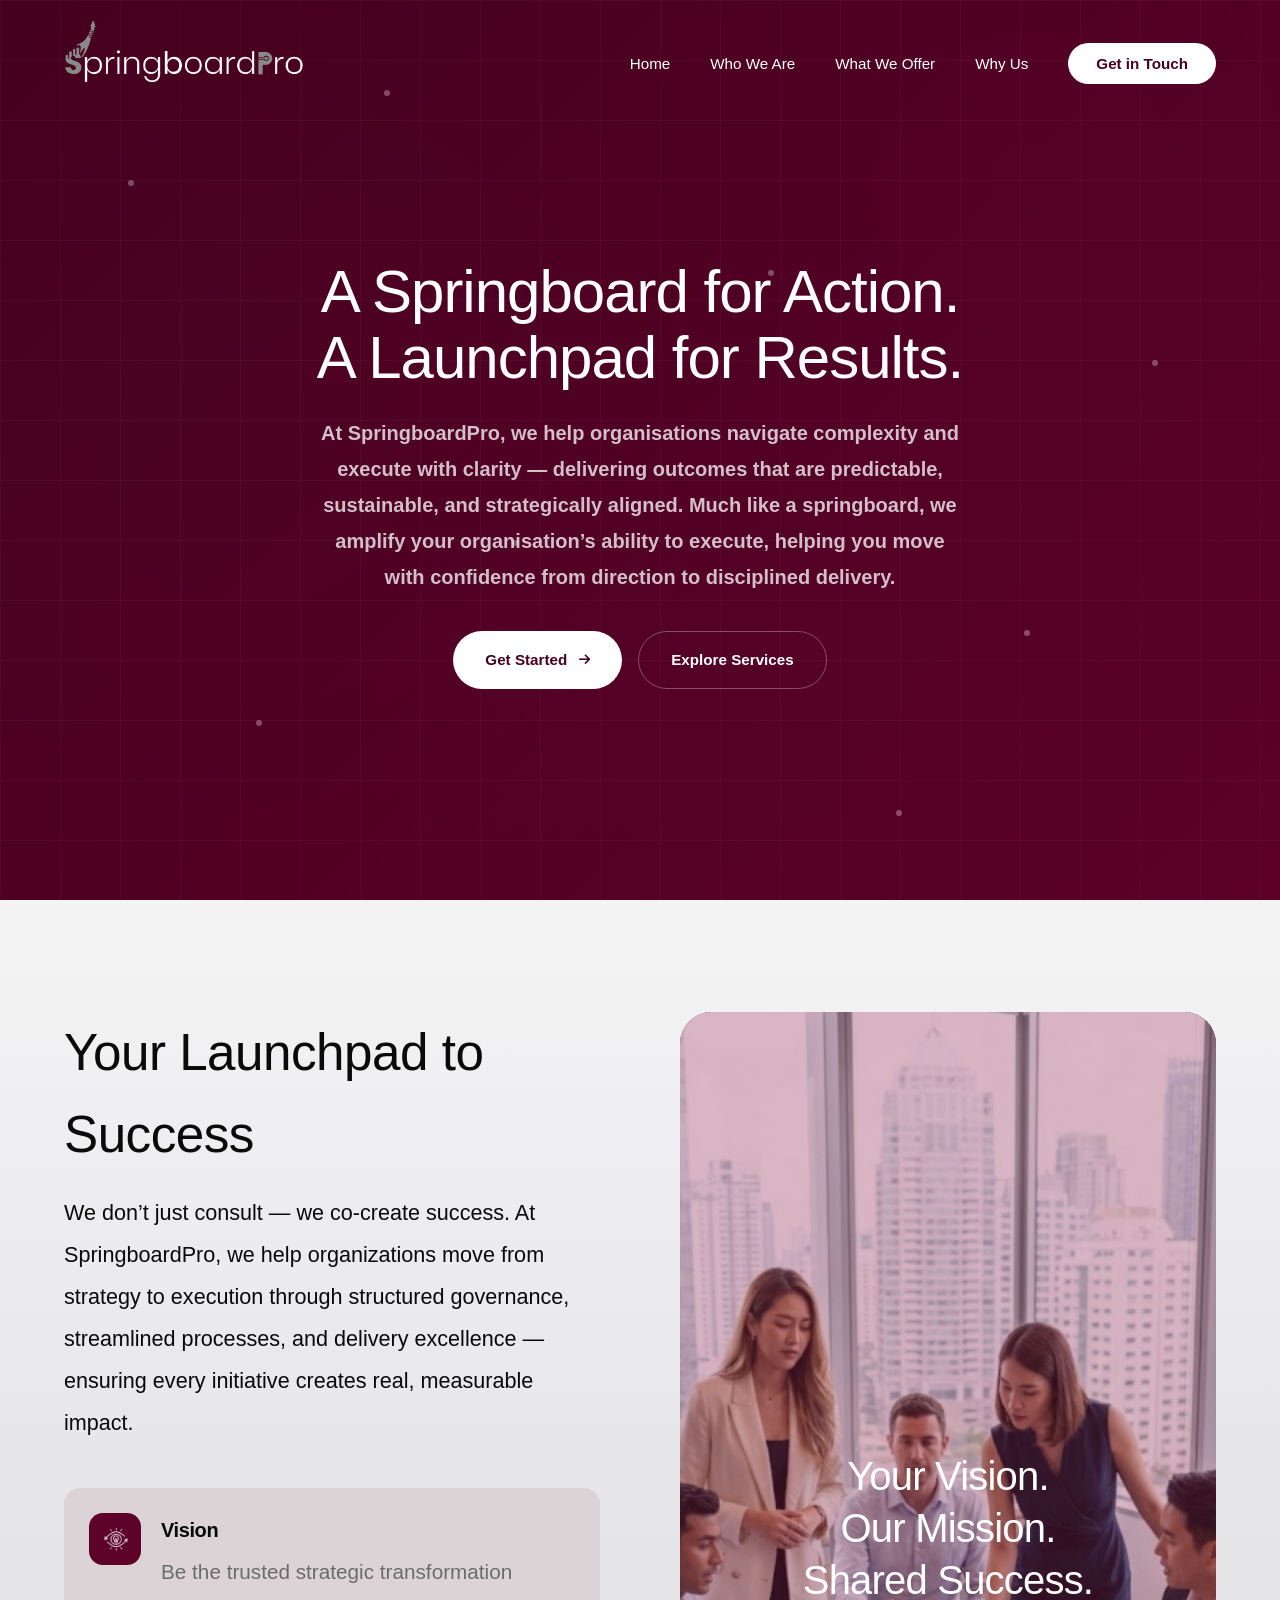
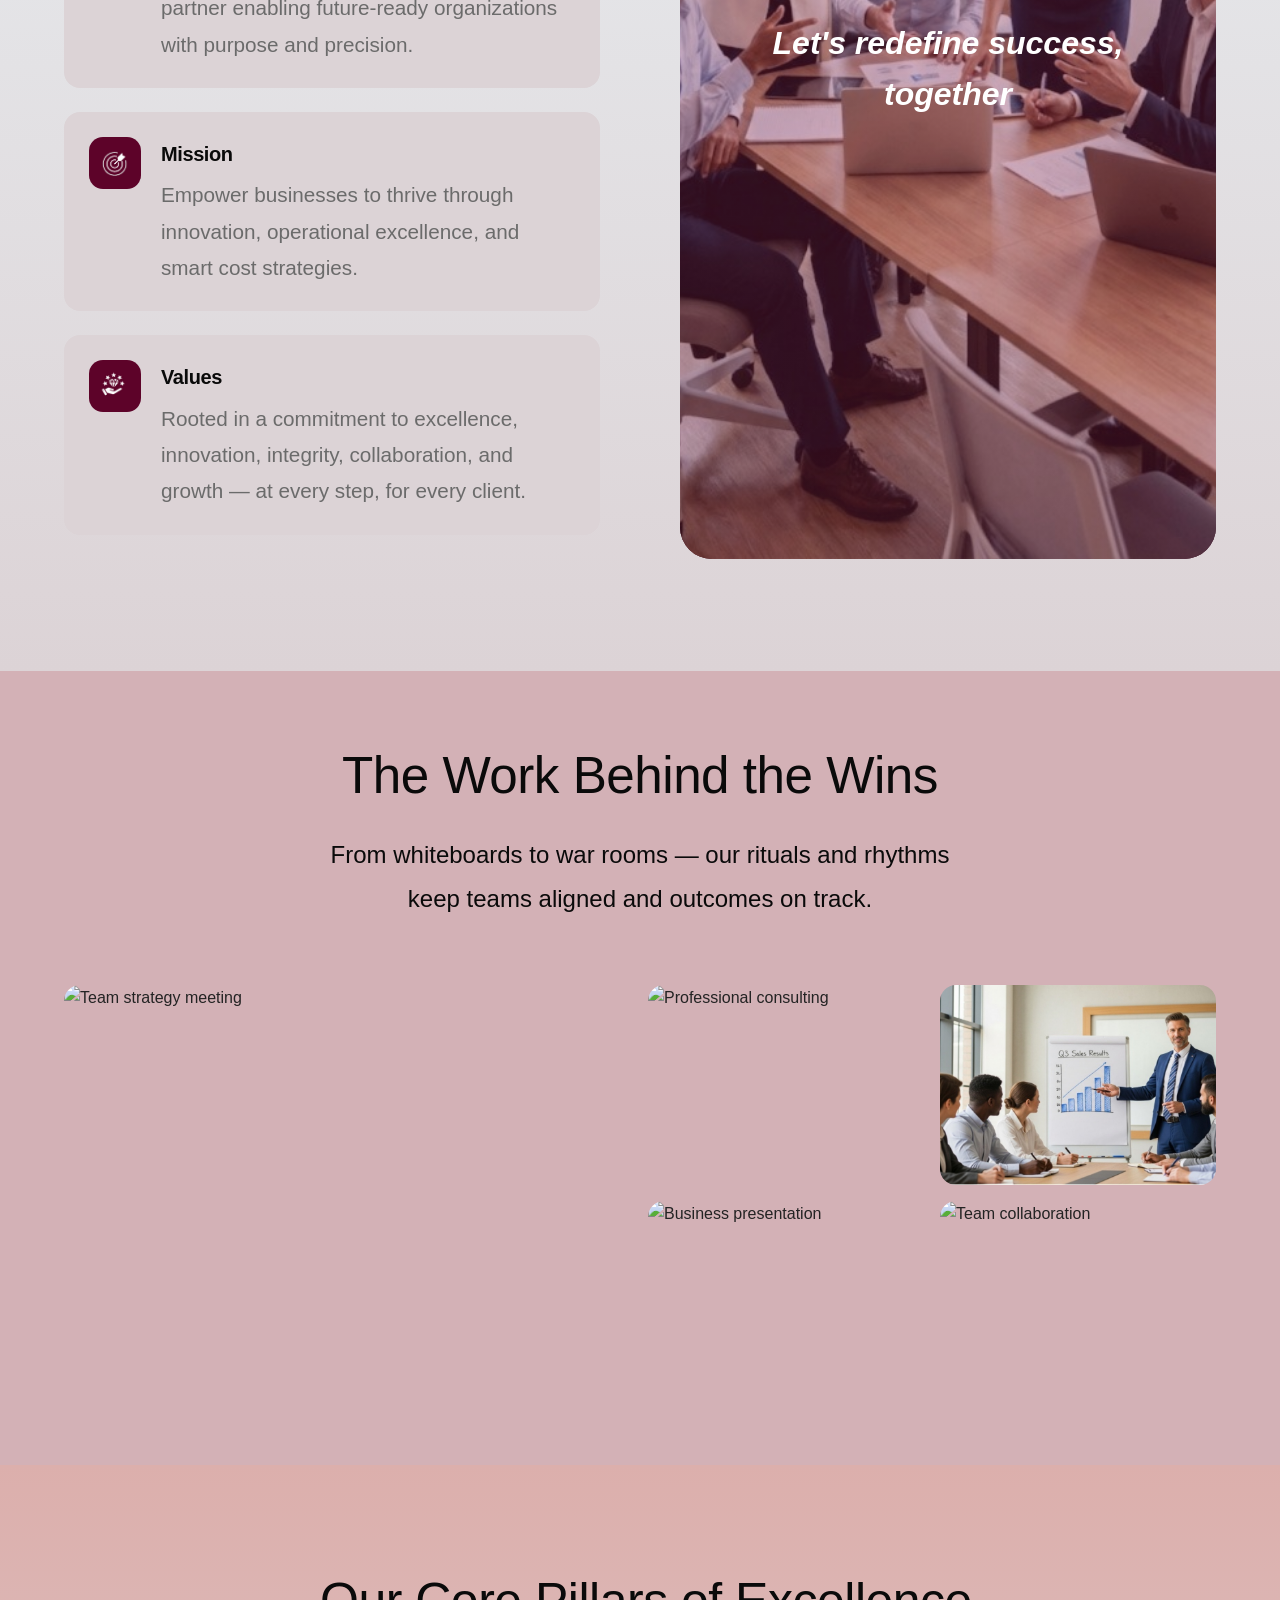
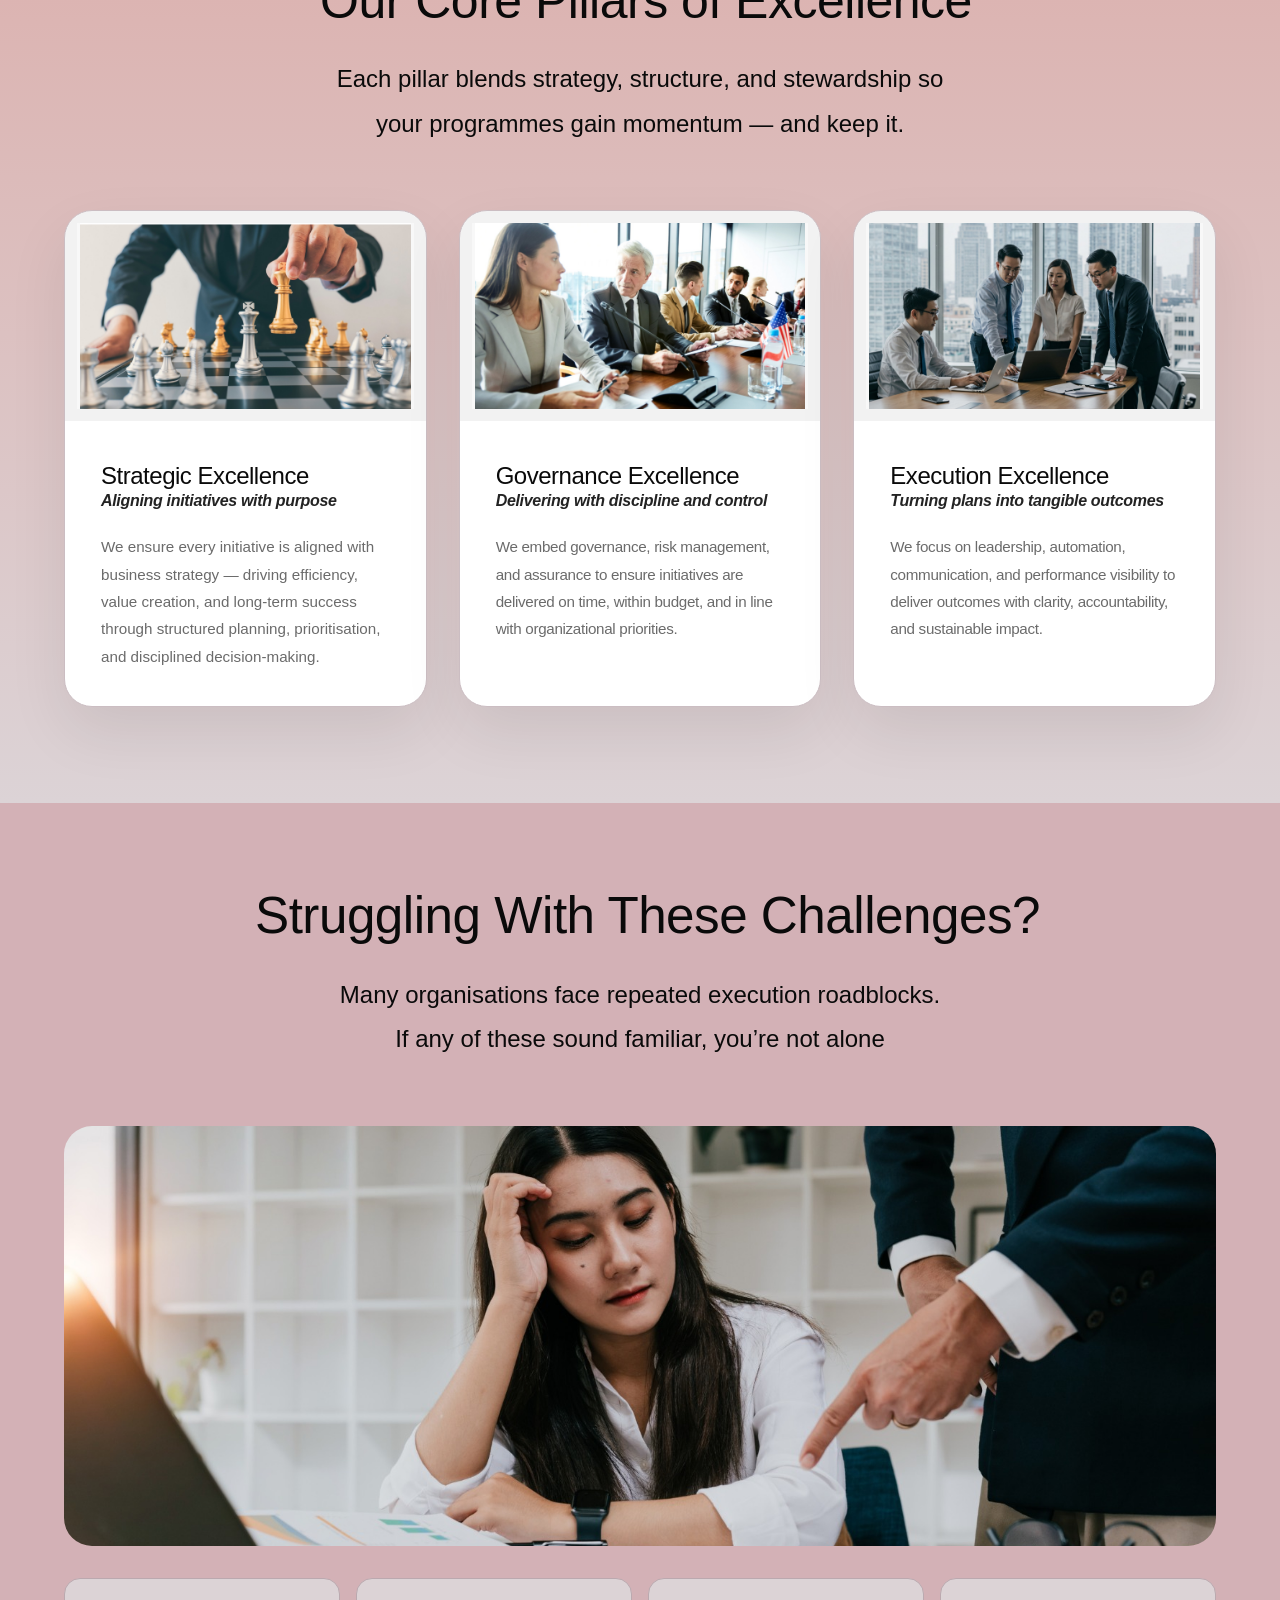
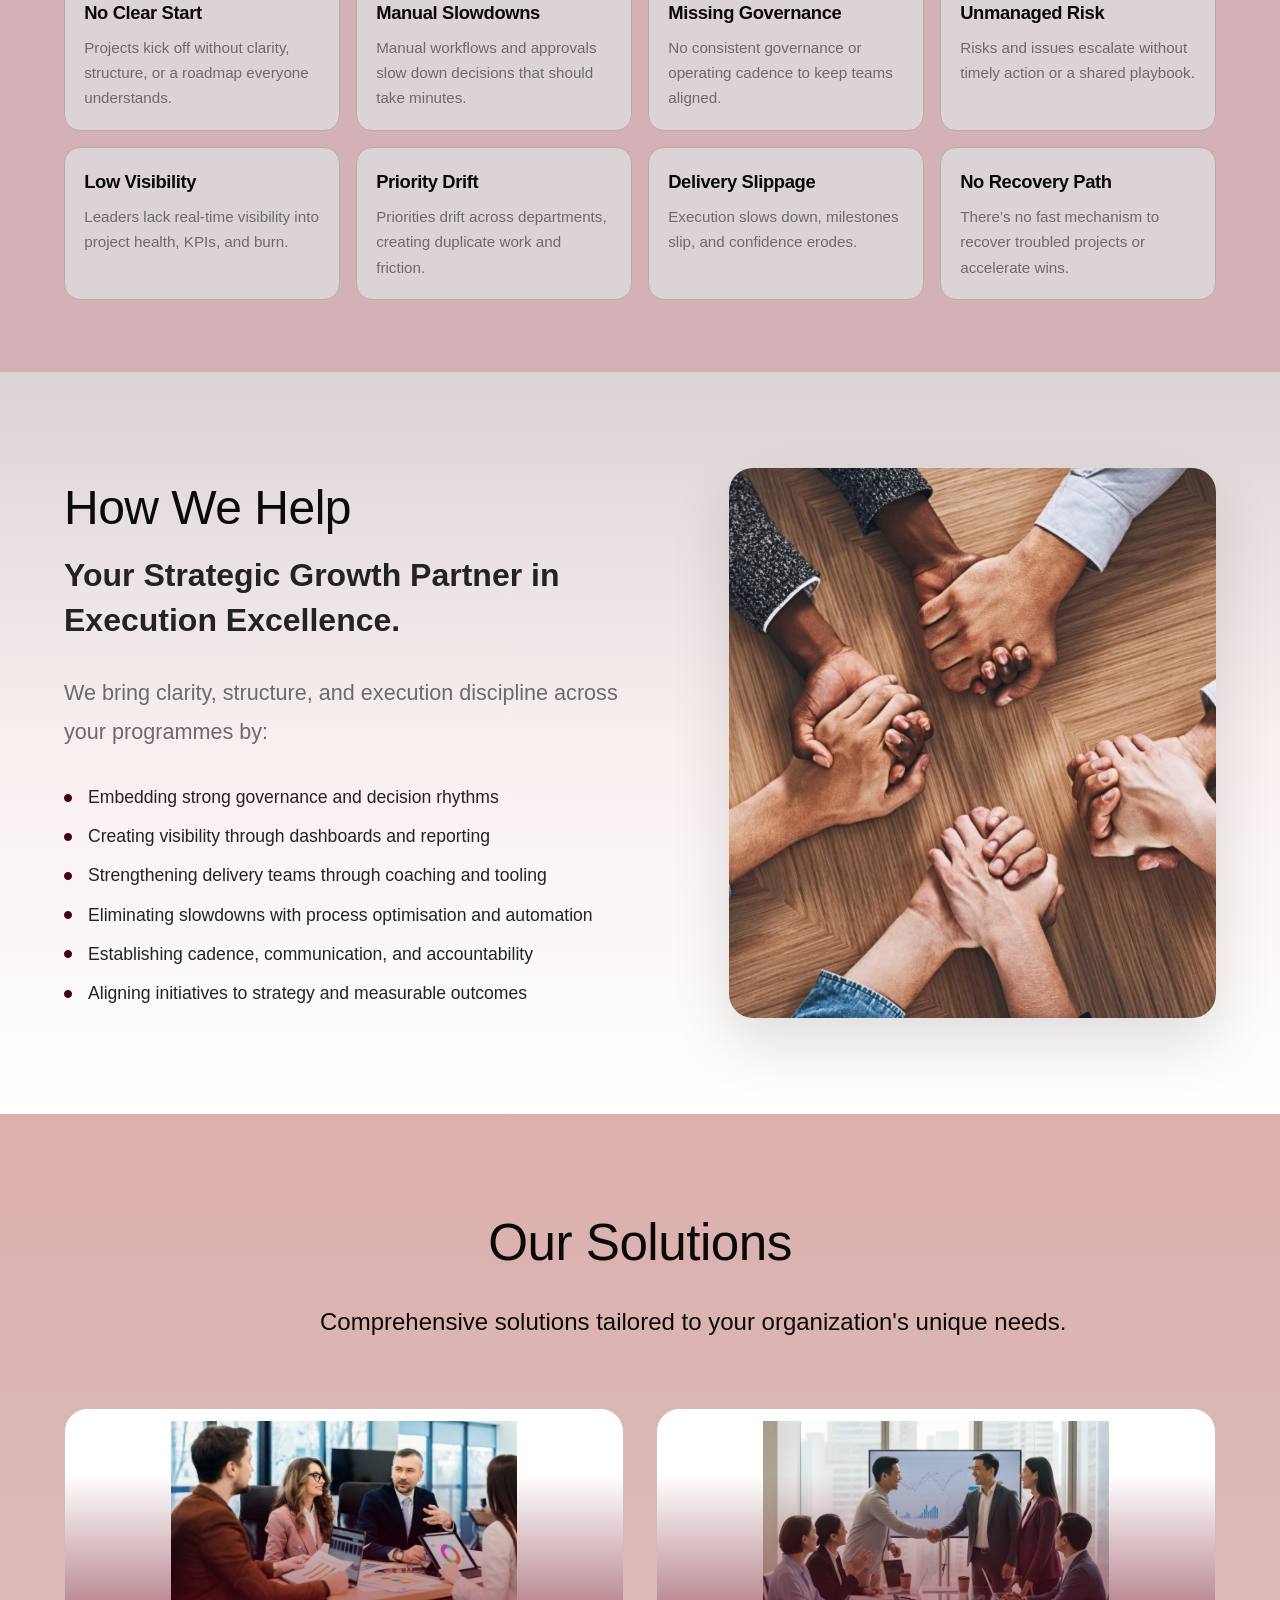
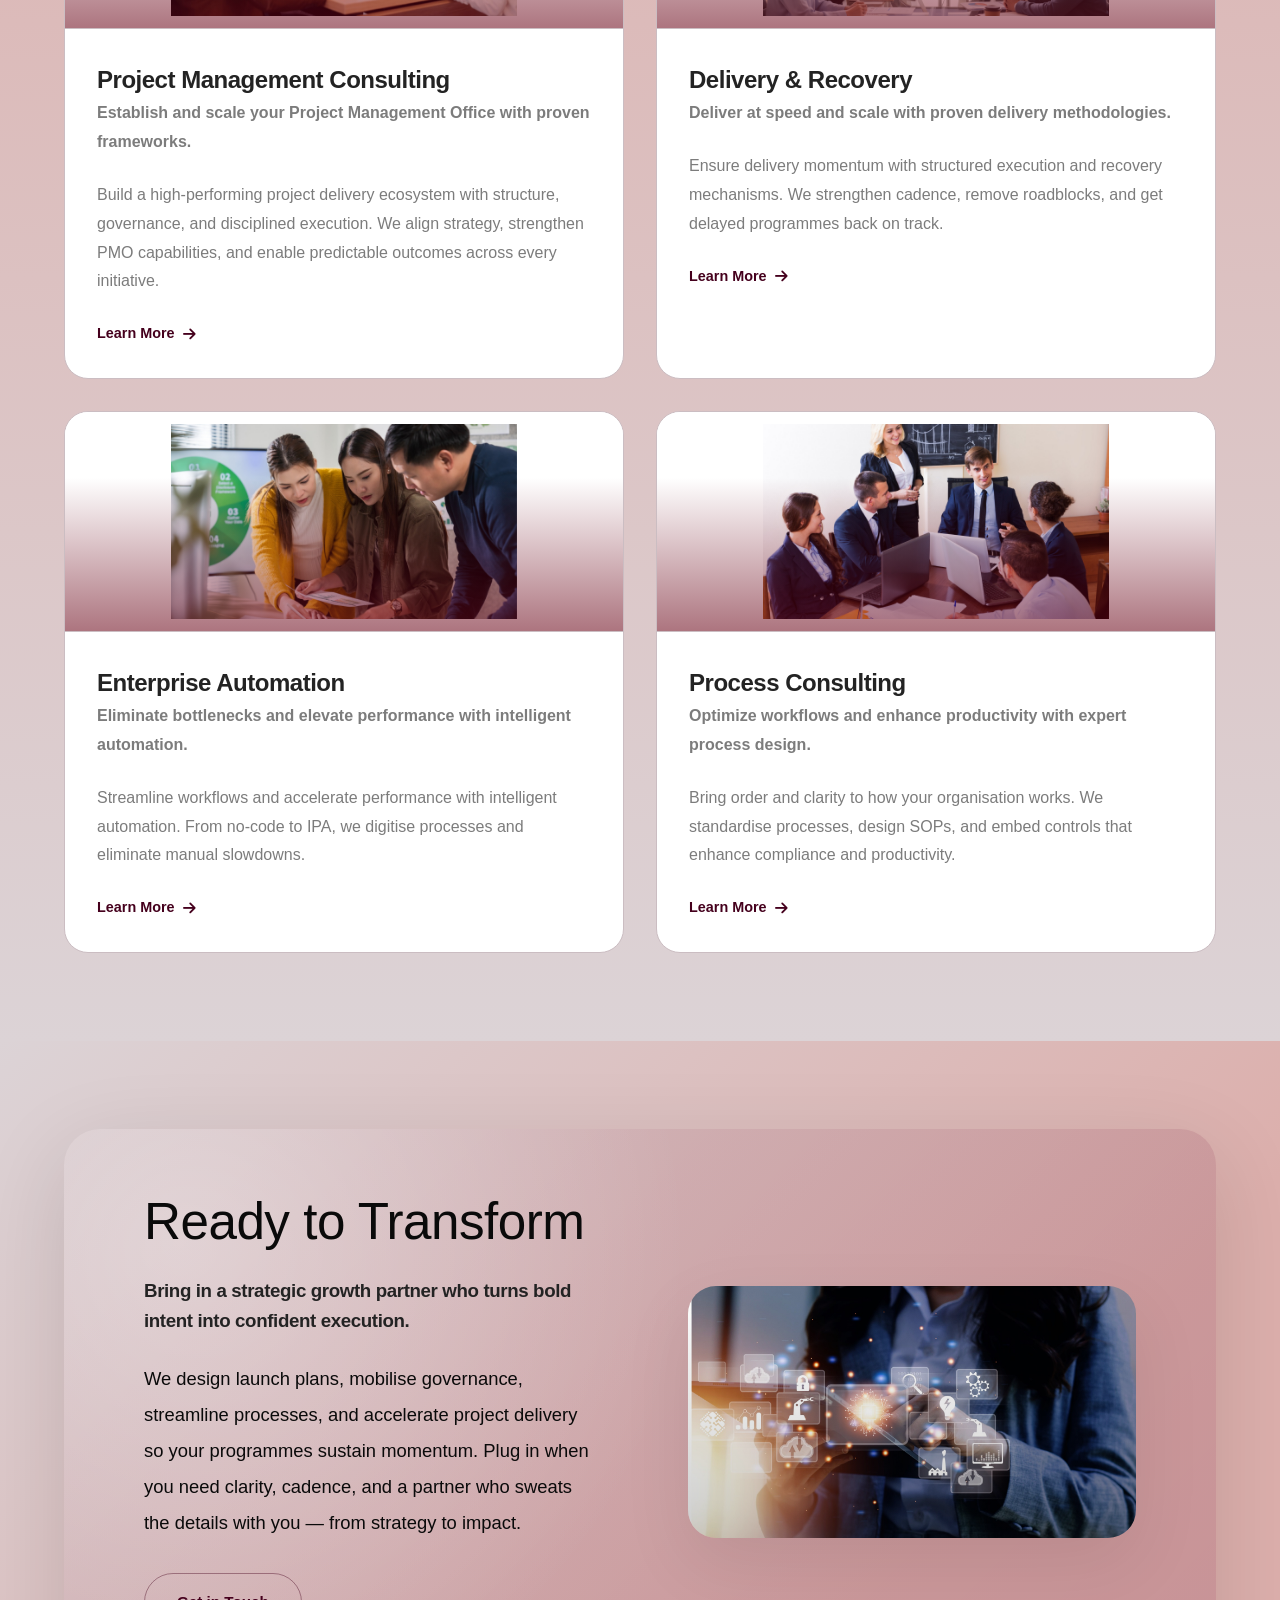
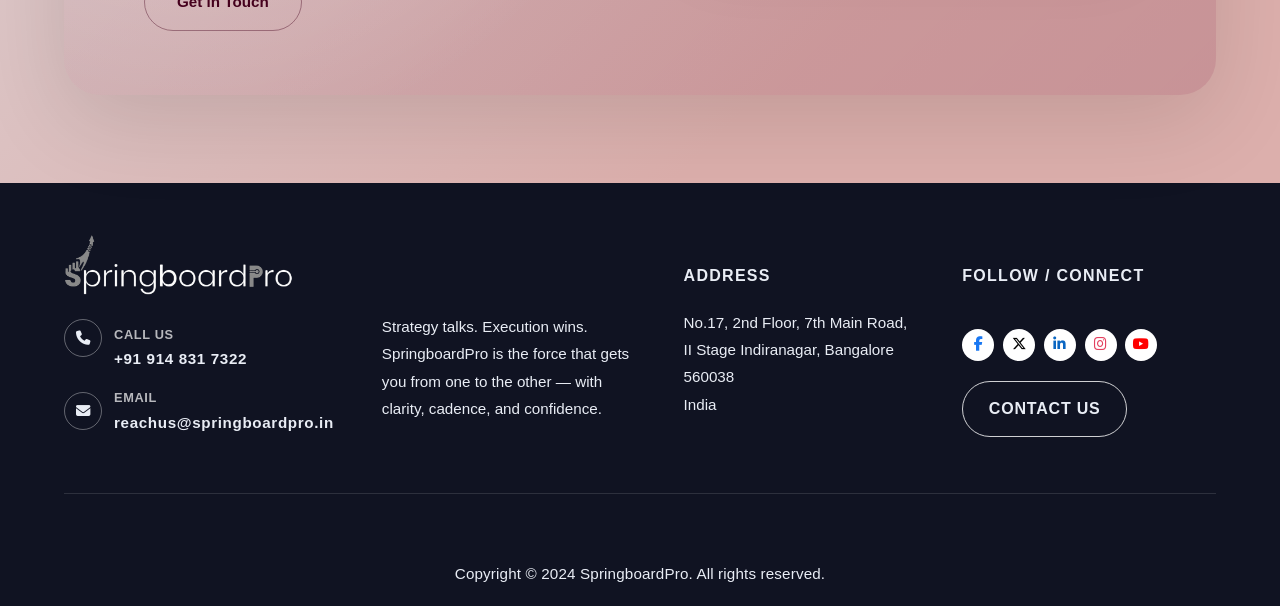
==== commit 5727baf1: "updated UI - Jan 2nd changes" ====
--- a/index.html
+++ b/index.html
@@ -2393,20 +2393,7 @@
                                 class="fas fa-arrow-right"></i></a>
                     </div>
                 </div>
-                <div class="service-card">
-                    <div class="service-card-image">
-                        <img src="enterprise-automation.jpg" alt="Enterprise Automation">
-                    </div>
-                    <div class="service-card-content">
-                        <h2>Enterprise Automation</h2>
-                        <p><b>Eliminate bottlenecks and elevate performance with intelligent automation.</b></p>
-                        <p>Streamline workflows and accelerate performance with intelligent automation.
-                            From no-code to RPA, we digitise processes and eliminate manual slowdowns.
-                        </p>
-                        <a href="enterprise-automation.html" class="service-link">Learn More <i
-                                class="fas fa-arrow-right"></i></a>
-                    </div>
-                </div>
+
                 <div class="service-card">
                     <div class="service-card-image">
                         <img src="delivery and recovery.jpg" alt="Delivery & Recovery">
@@ -2418,6 +2405,20 @@
                             We strengthen cadence, remove roadblocks, and get delayed programmes back on track.
                         </p>
                         <a href="delivery-recovery.html" class="service-link">Learn More <i
+                                class="fas fa-arrow-right"></i></a>
+                    </div>
+                </div>
+                <div class="service-card">
+                    <div class="service-card-image">
+                        <img src="enterprise-automation.jpg" alt="Enterprise Automation">
+                    </div>
+                    <div class="service-card-content">
+                        <h2>Enterprise Automation</h2>
+                        <p><b>Eliminate bottlenecks and elevate performance with intelligent automation.</b></p>
+                        <p>Streamline workflows and accelerate performance with intelligent automation.
+                            From no-code to IPA, we digitise processes and eliminate manual slowdowns.
+                        </p>
+                        <a href="enterprise-automation.html" class="service-link">Learn More <i
                                 class="fas fa-arrow-right"></i></a>
                     </div>
                 </div>
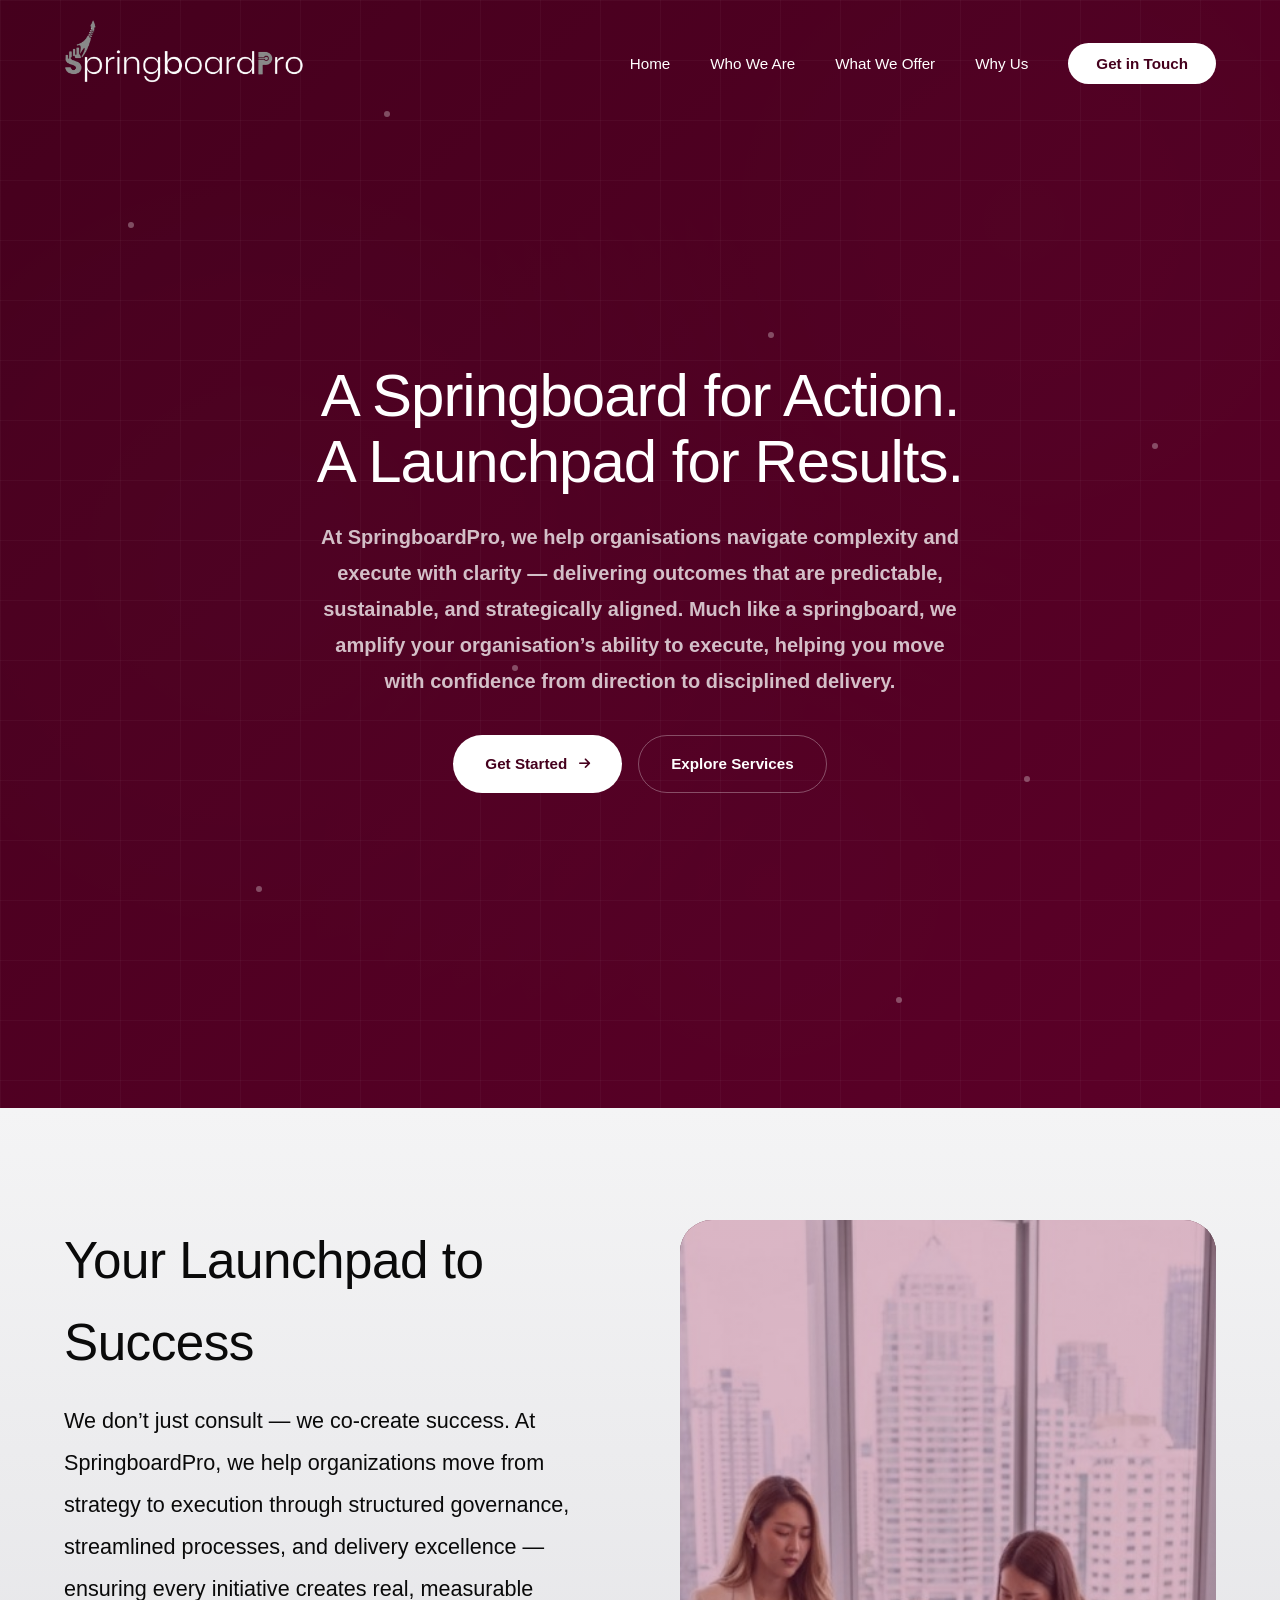
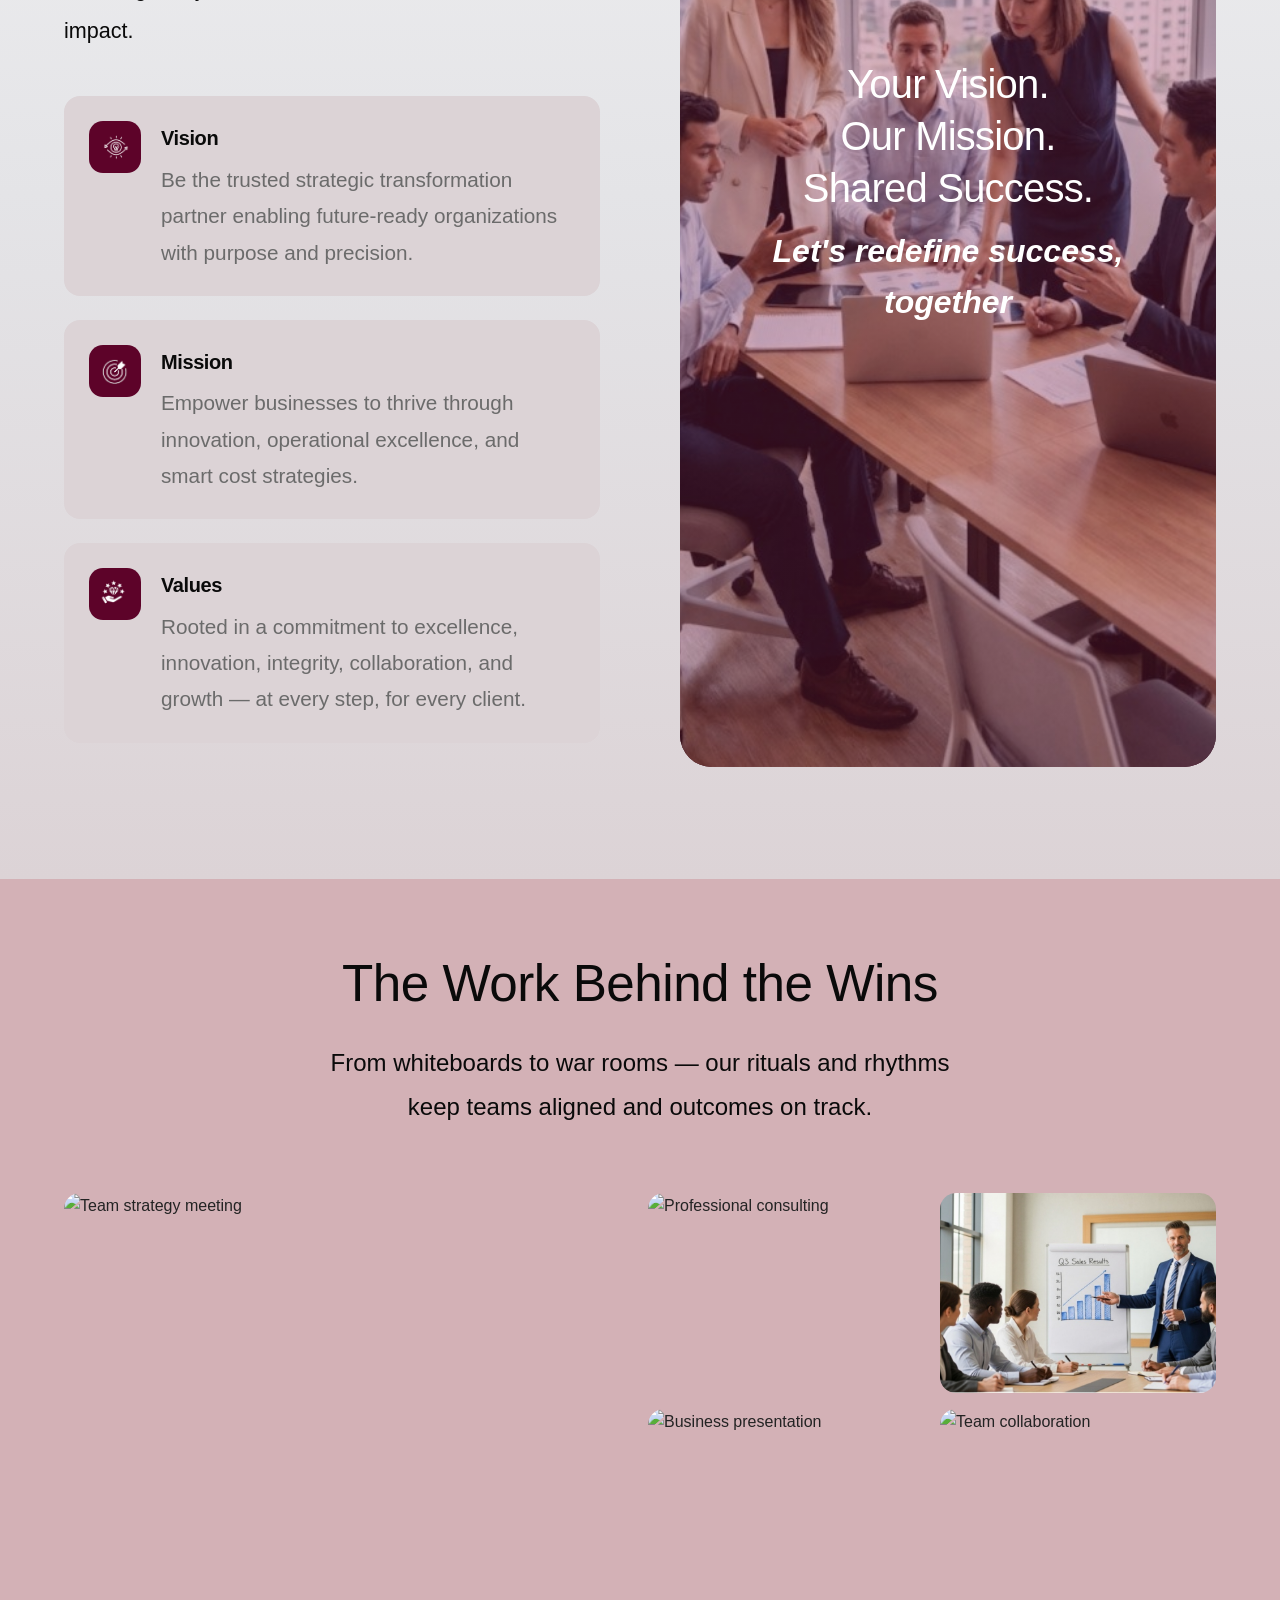
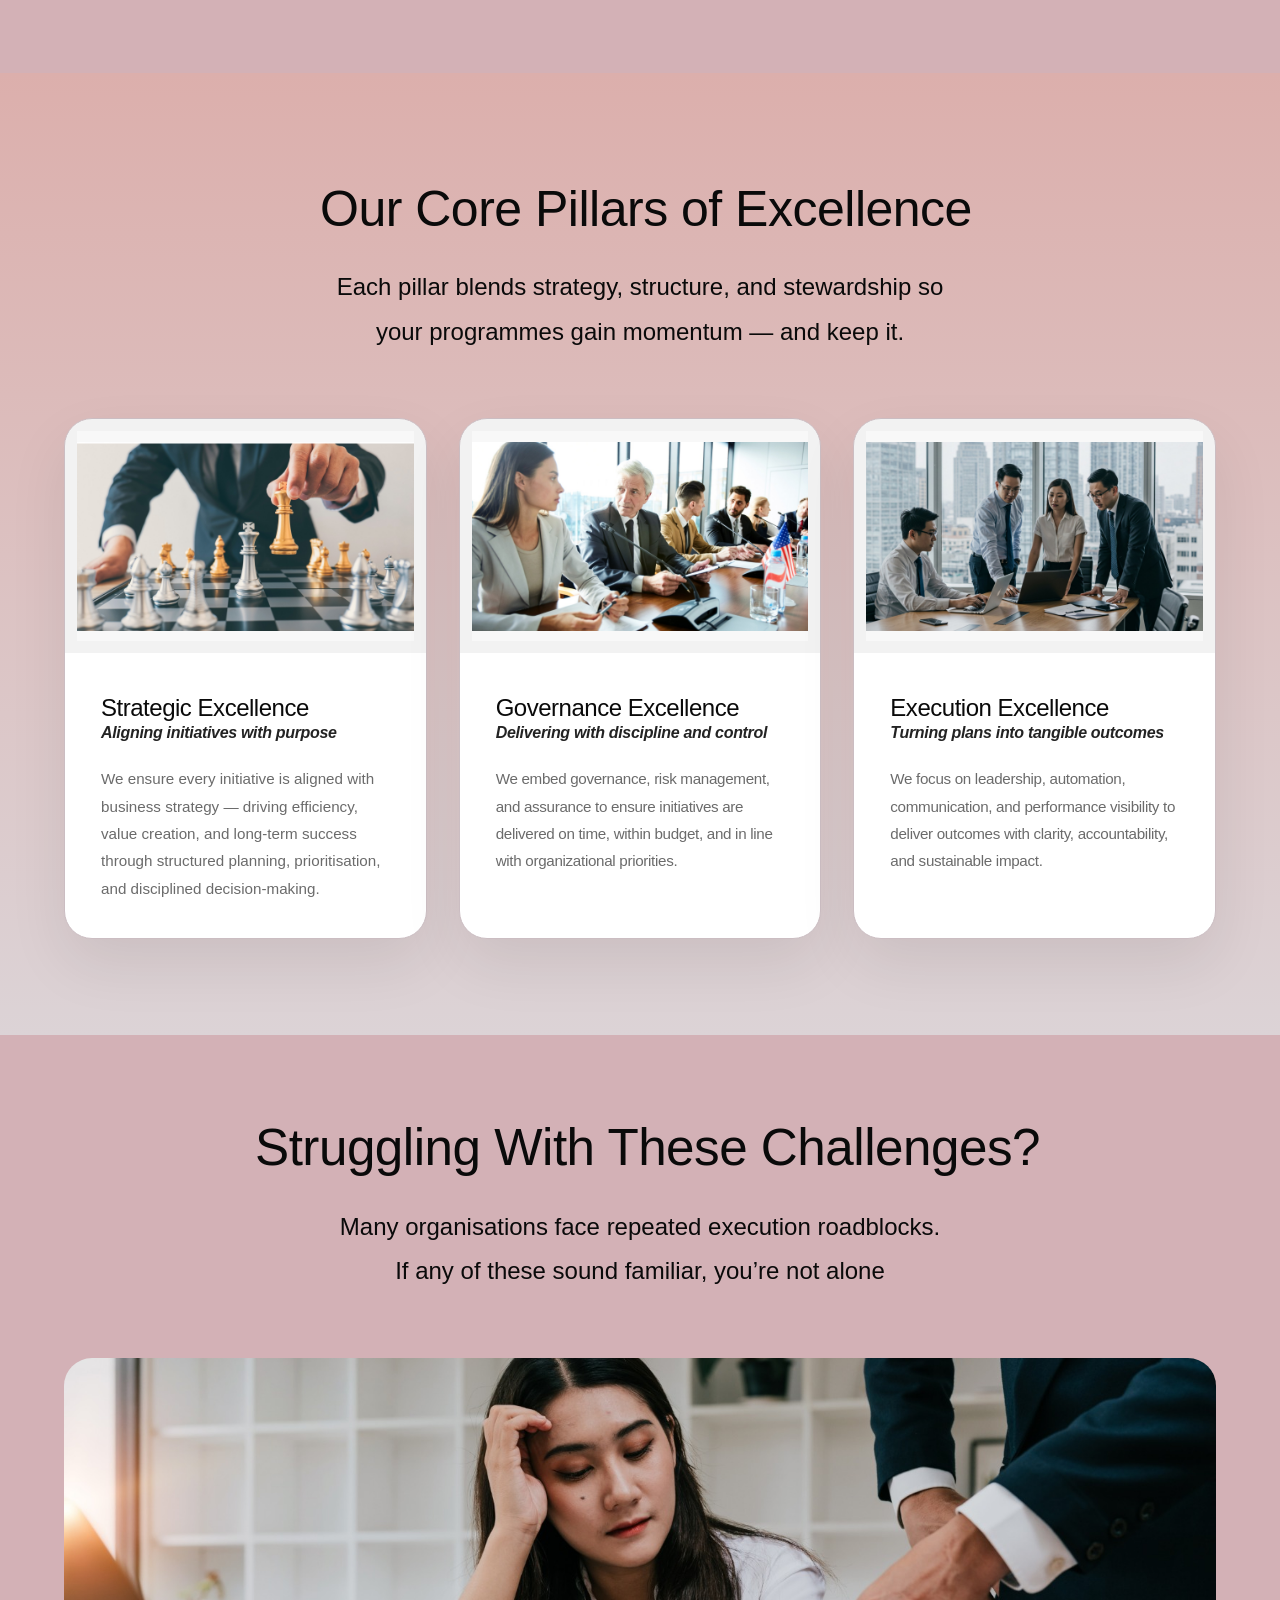
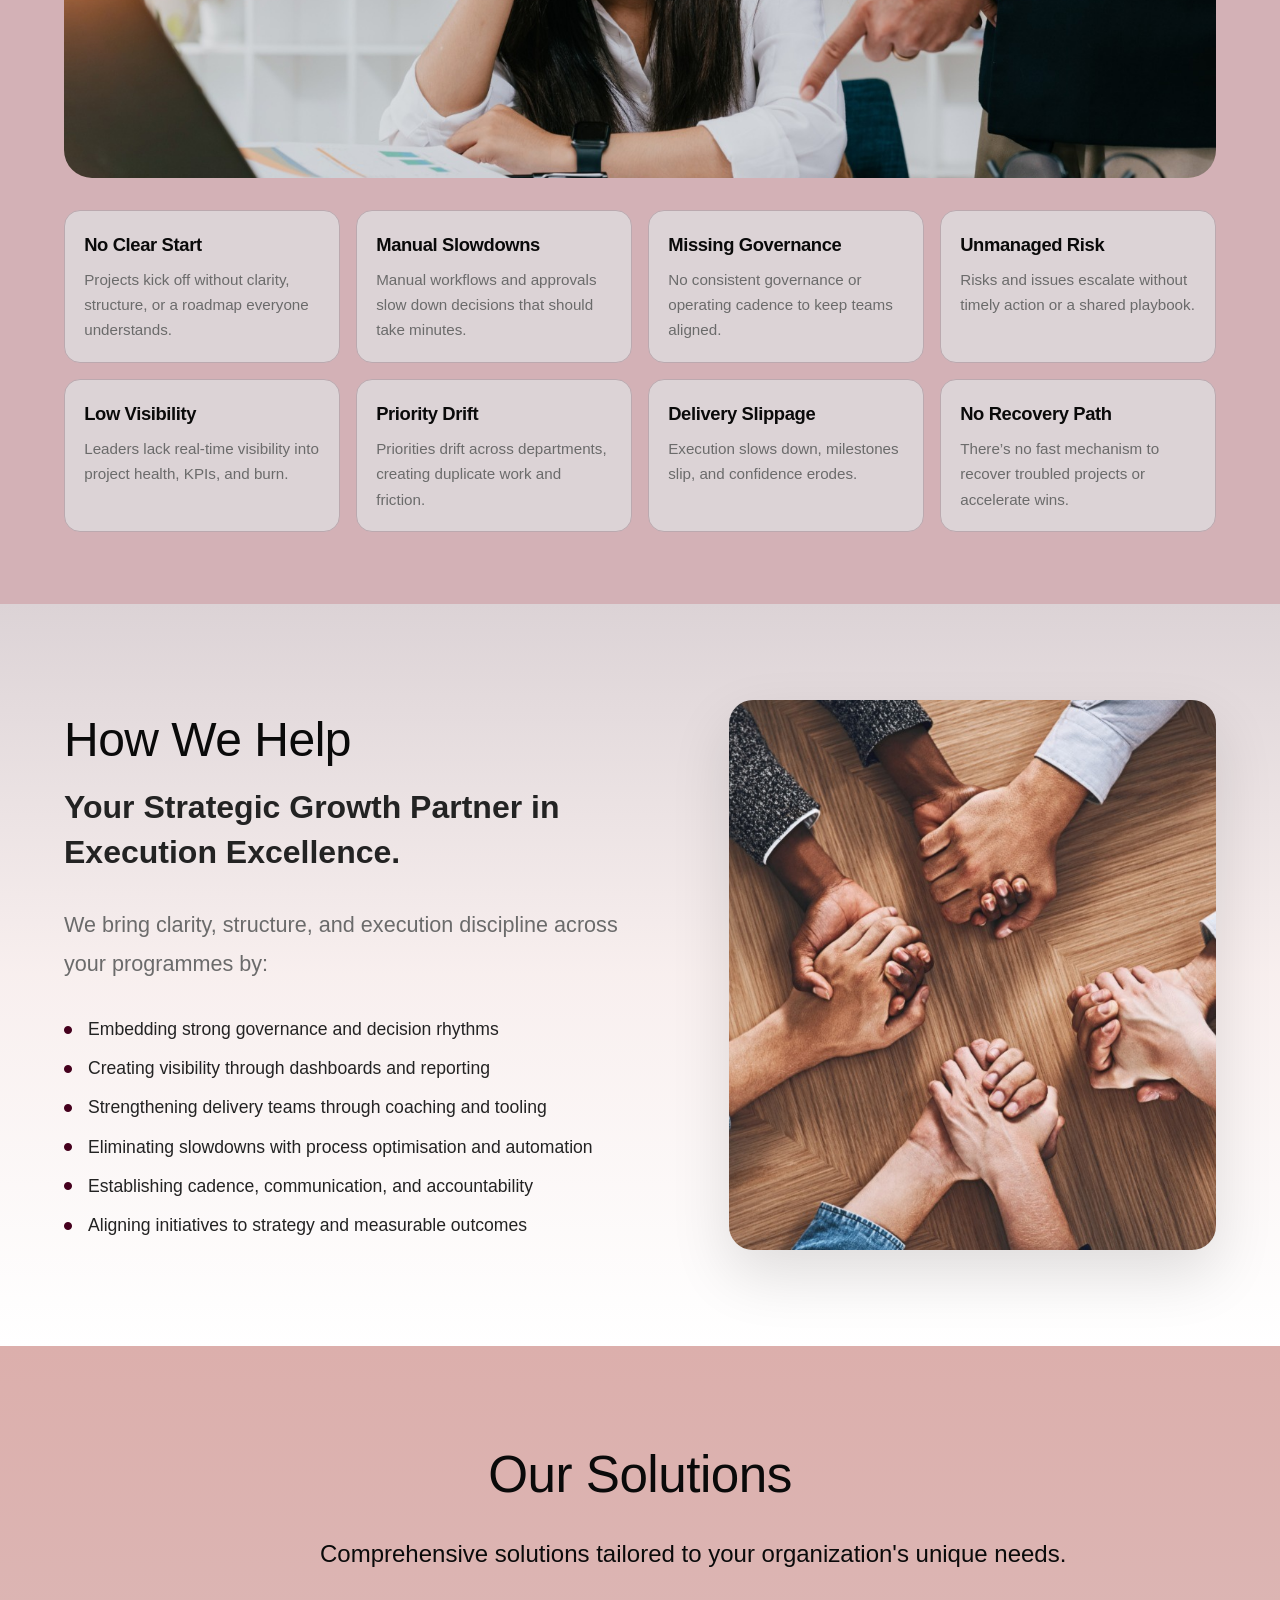
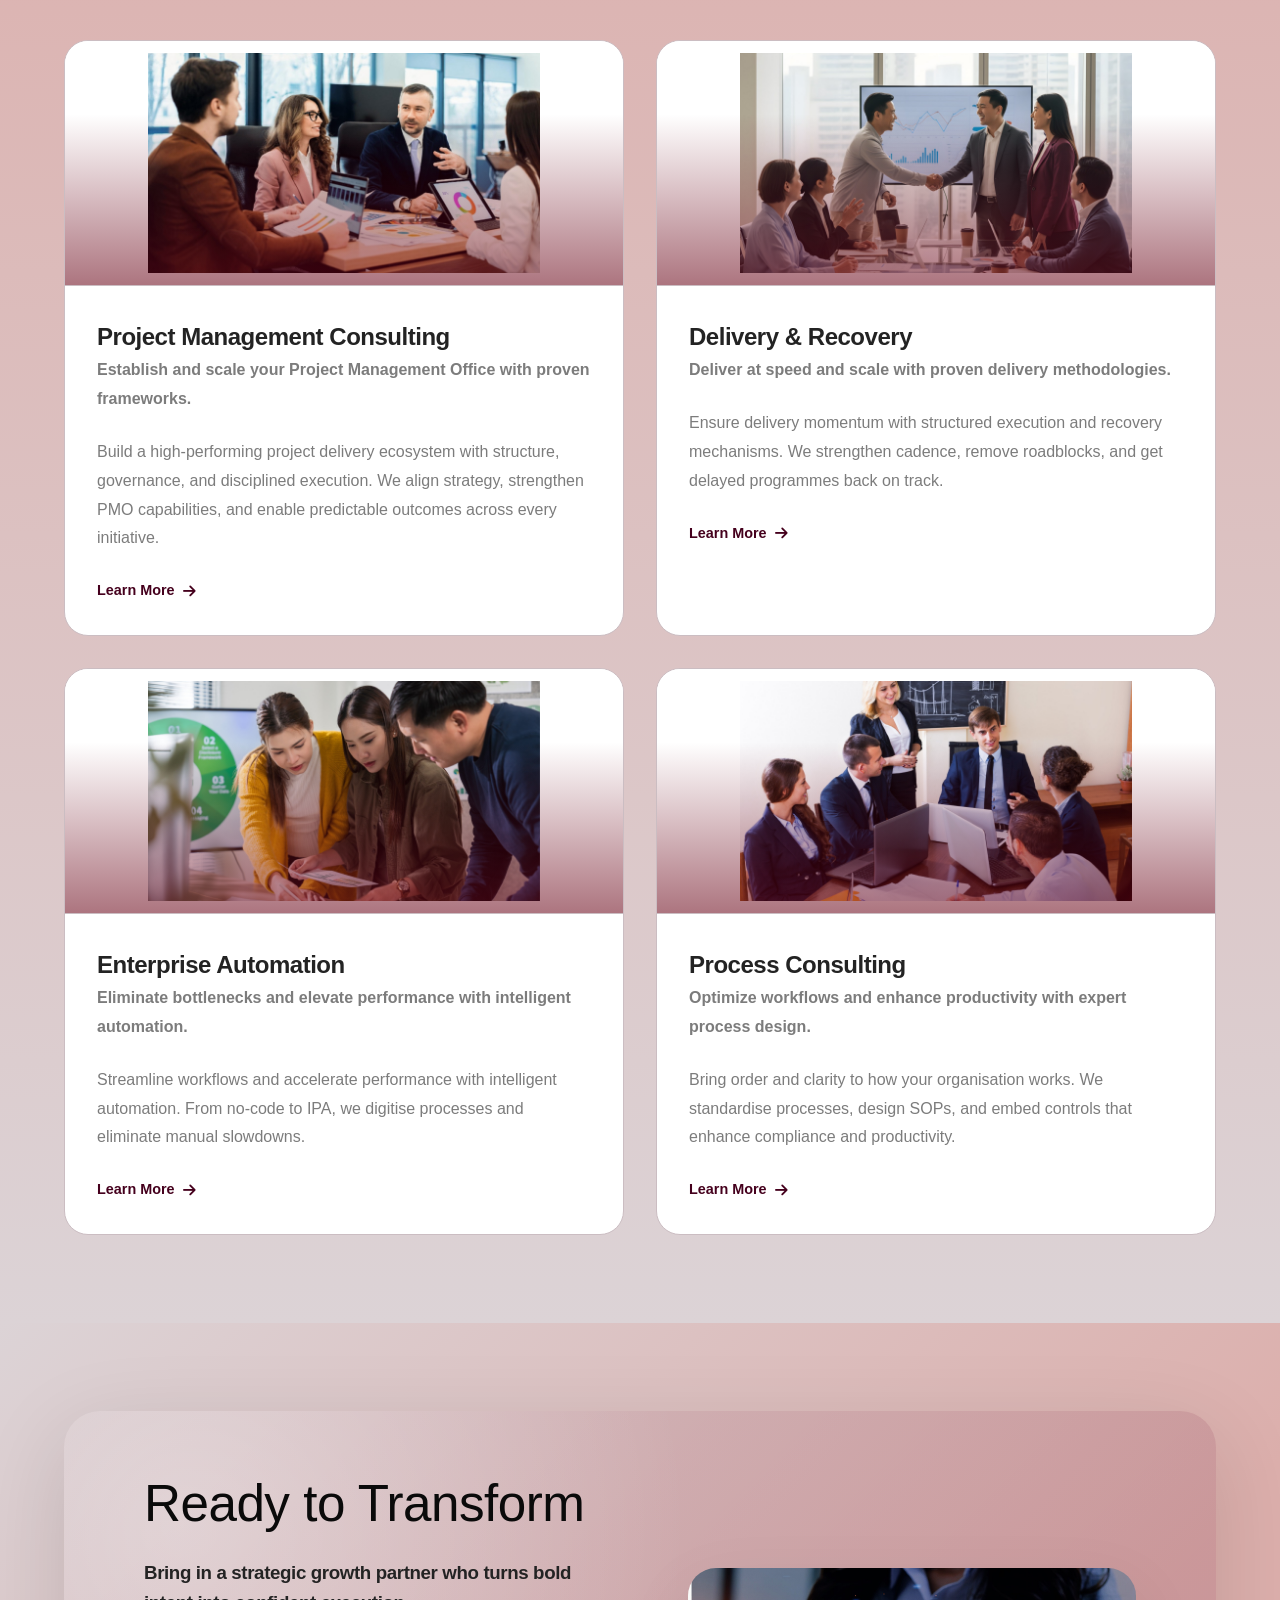
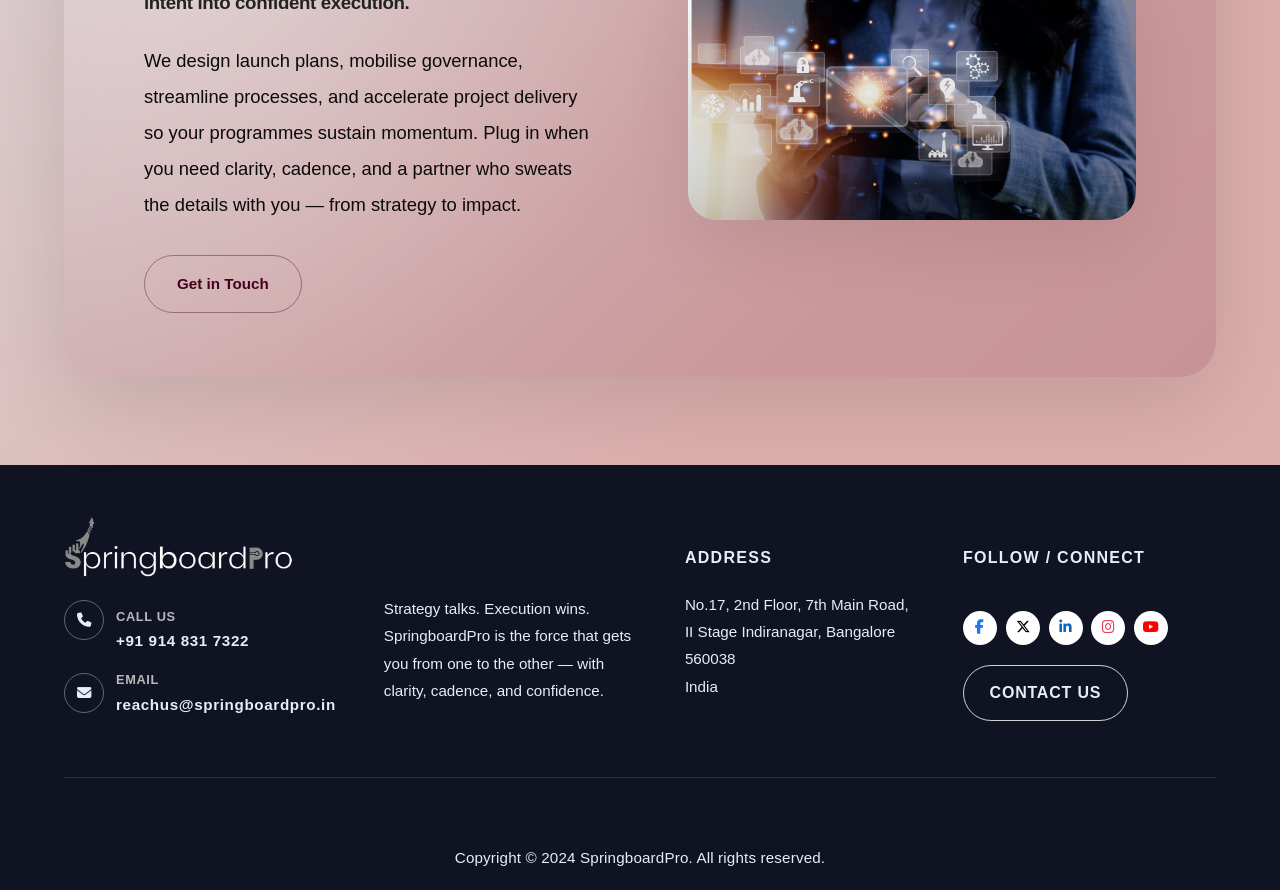
==== commit e3257f7d: "updated jan-11 and jan-16th changes" ====
--- a/index.html
+++ b/index.html
@@ -9,10 +9,26 @@
         rel="stylesheet">
     <link rel="stylesheet" href="https://cdnjs.cloudflare.com/ajax/libs/font-awesome/6.5.1/css/all.min.css">
     <style>
+        /* Cross-Browser Compatibility Reset */
         * {
             margin: 0;
             padding: 0;
             box-sizing: border-box;
+            -webkit-box-sizing: border-box;
+            -moz-box-sizing: border-box;
+        }
+
+        *,
+        *::before,
+        *::after {
+            box-sizing: inherit;
+        }
+
+        /* Better font rendering across browsers */
+        * {
+            -webkit-font-smoothing: antialiased;
+            -moz-osx-font-smoothing: grayscale;
+            text-rendering: optimizeLegibility;
         }
 
         :root {
@@ -37,14 +53,32 @@
 
         html {
             scroll-behavior: smooth;
+            -webkit-text-size-adjust: 100%;
+            -ms-text-size-adjust: 100%;
         }
 
         body {
-            font-family: 'Nunito', sans-serif;
+            font-family: 'Nunito', -apple-system, BlinkMacSystemFont, 'Segoe UI', Roboto, 'Helvetica Neue', Arial, sans-serif;
             color: var(--gray-800);
             line-height: 1.6;
             background: var(--white);
             overflow-x: hidden;
+            -webkit-overflow-scrolling: touch;
+            min-height: 100vh;
+        }
+
+        /* Image rendering fix for all browsers */
+        img {
+            max-width: 100%;
+            height: auto;
+            -ms-interpolation-mode: bicubic;
+            border-style: none;
+        }
+
+        /* Video rendering fix */
+        video {
+            max-width: 100%;
+            height: auto;
         }
 
         h1,
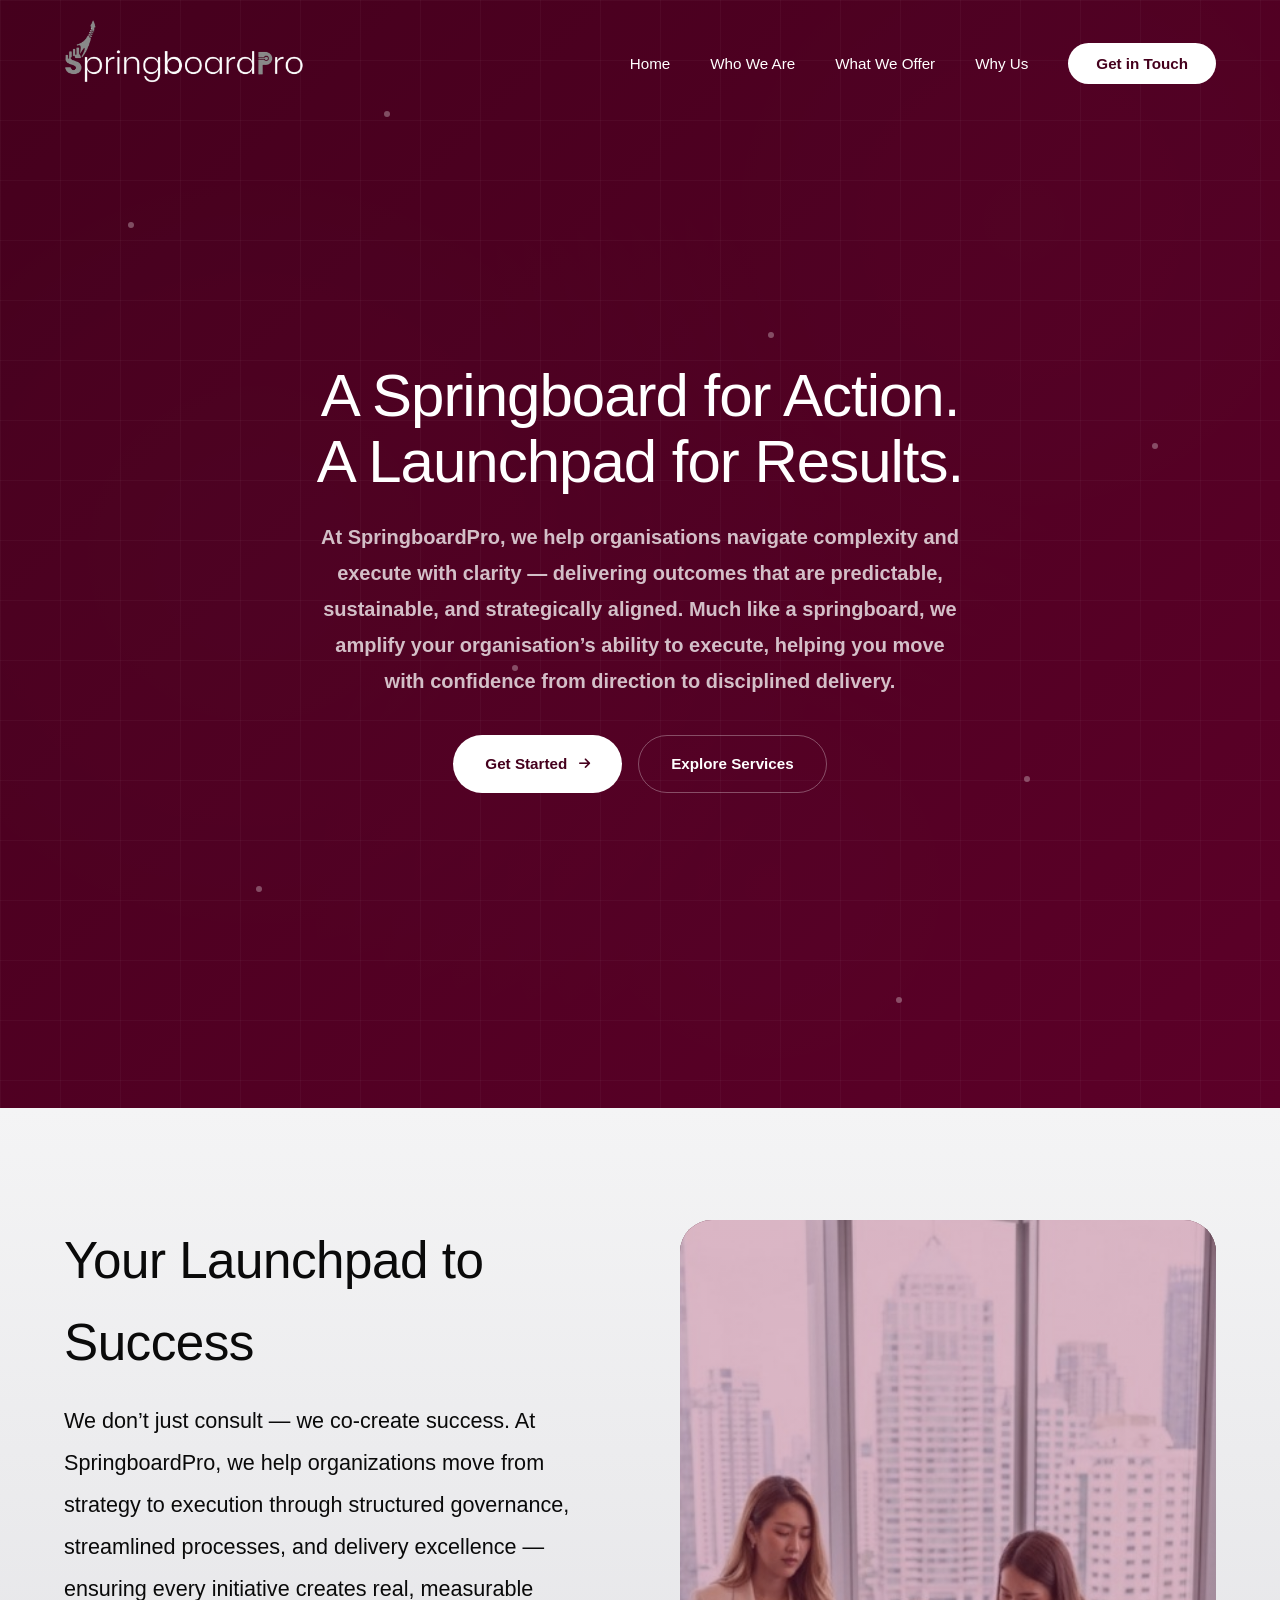
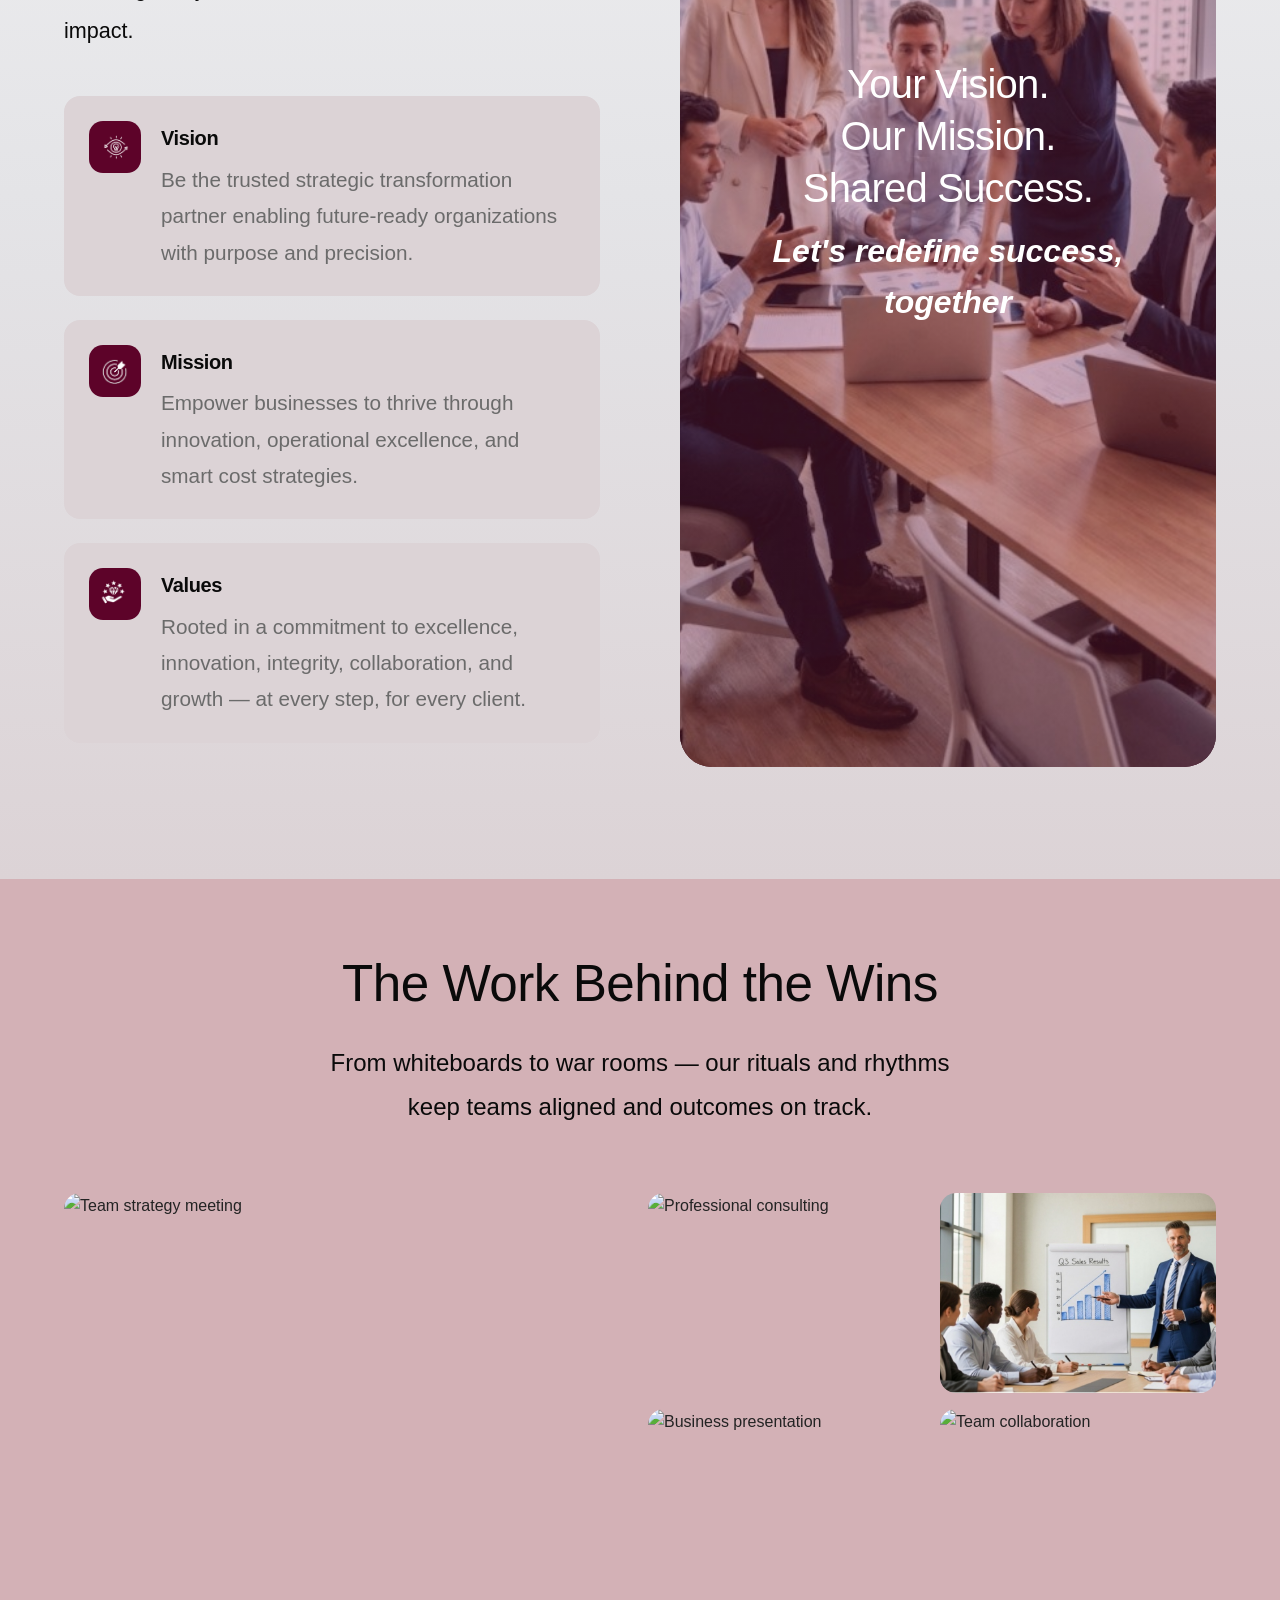
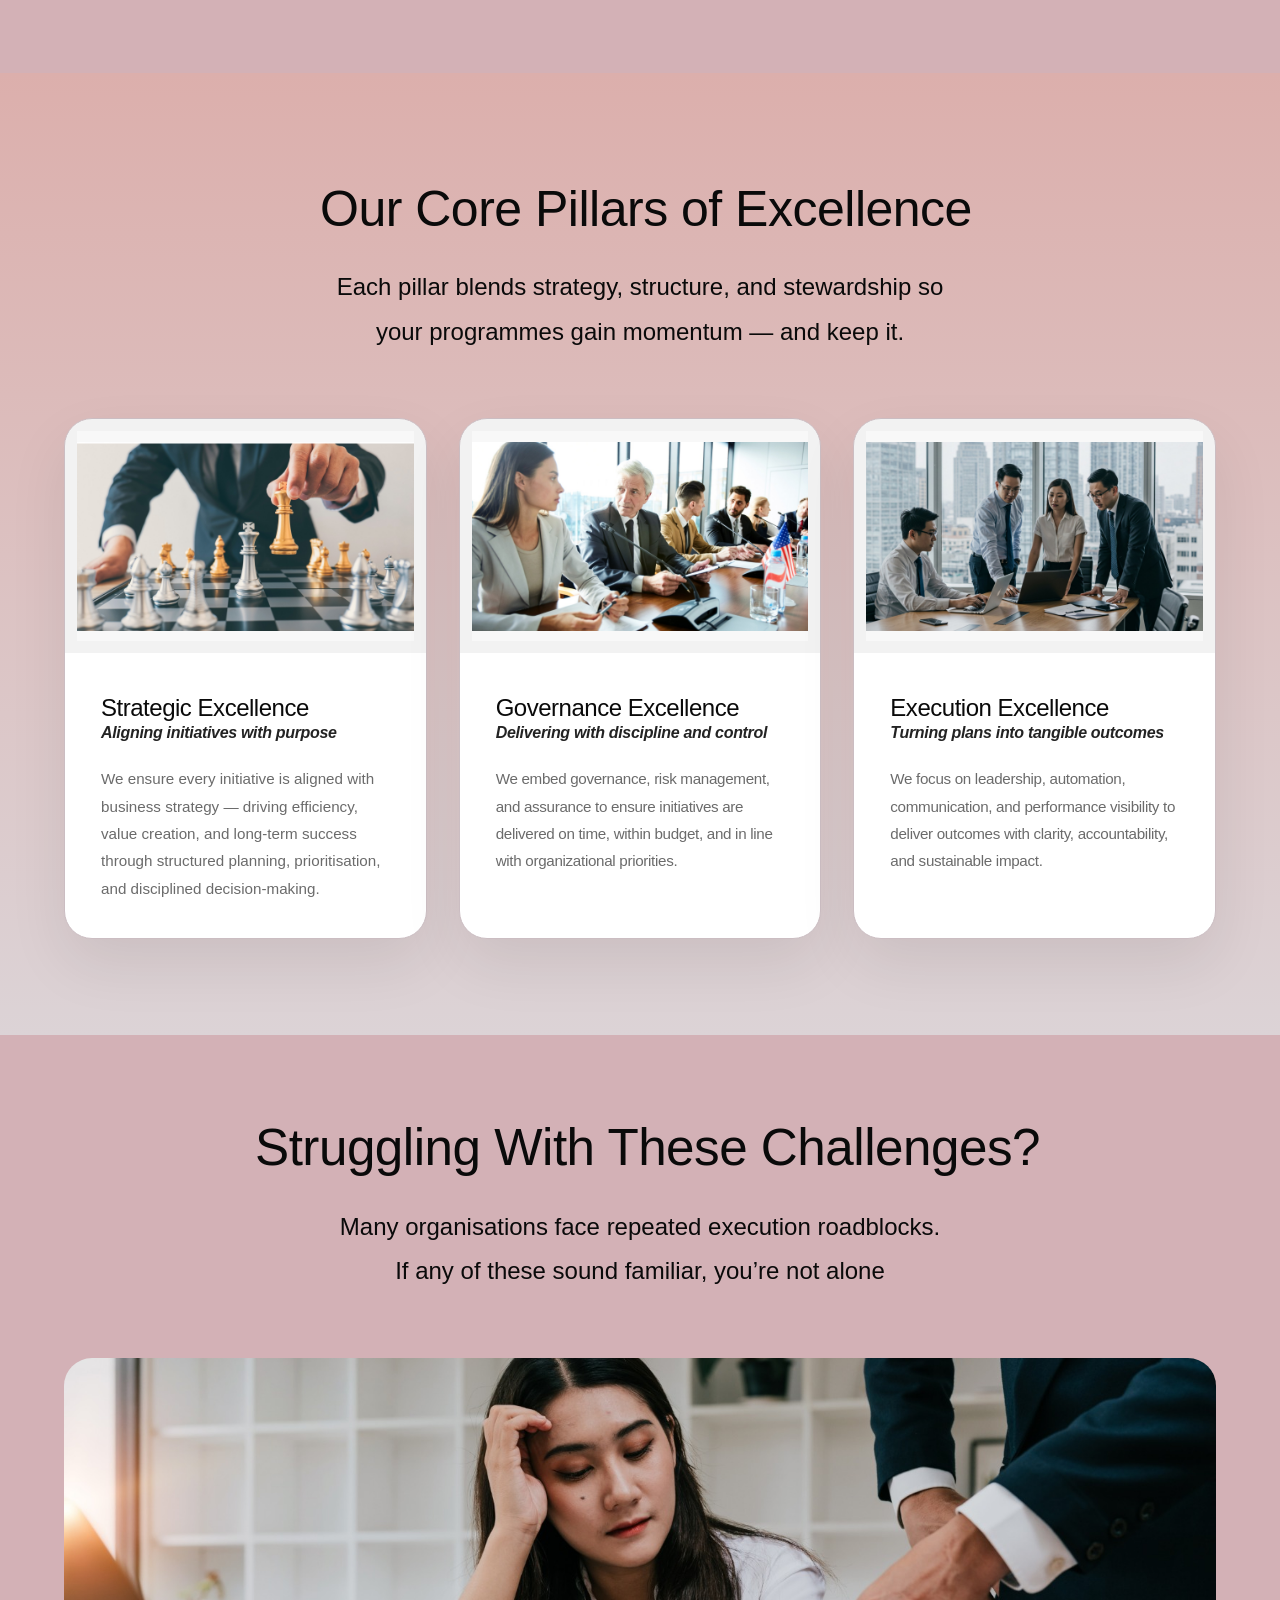
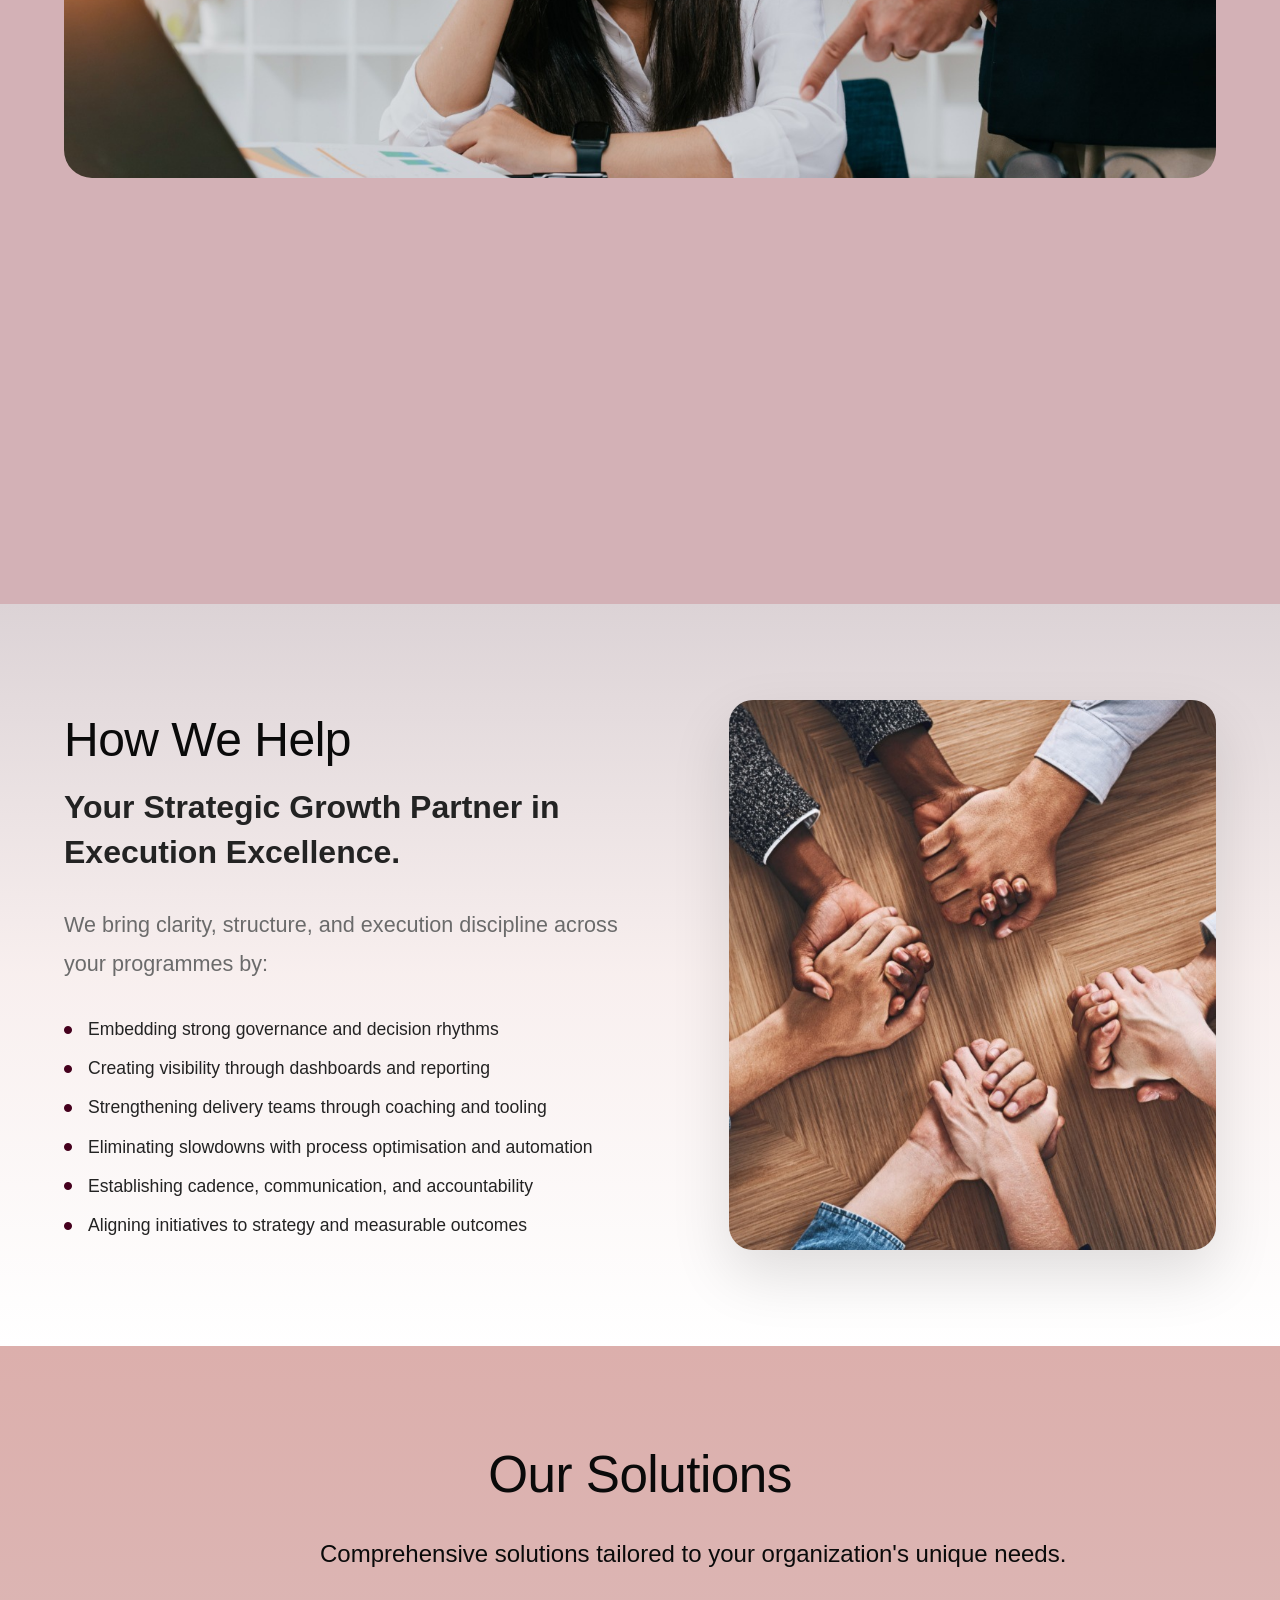
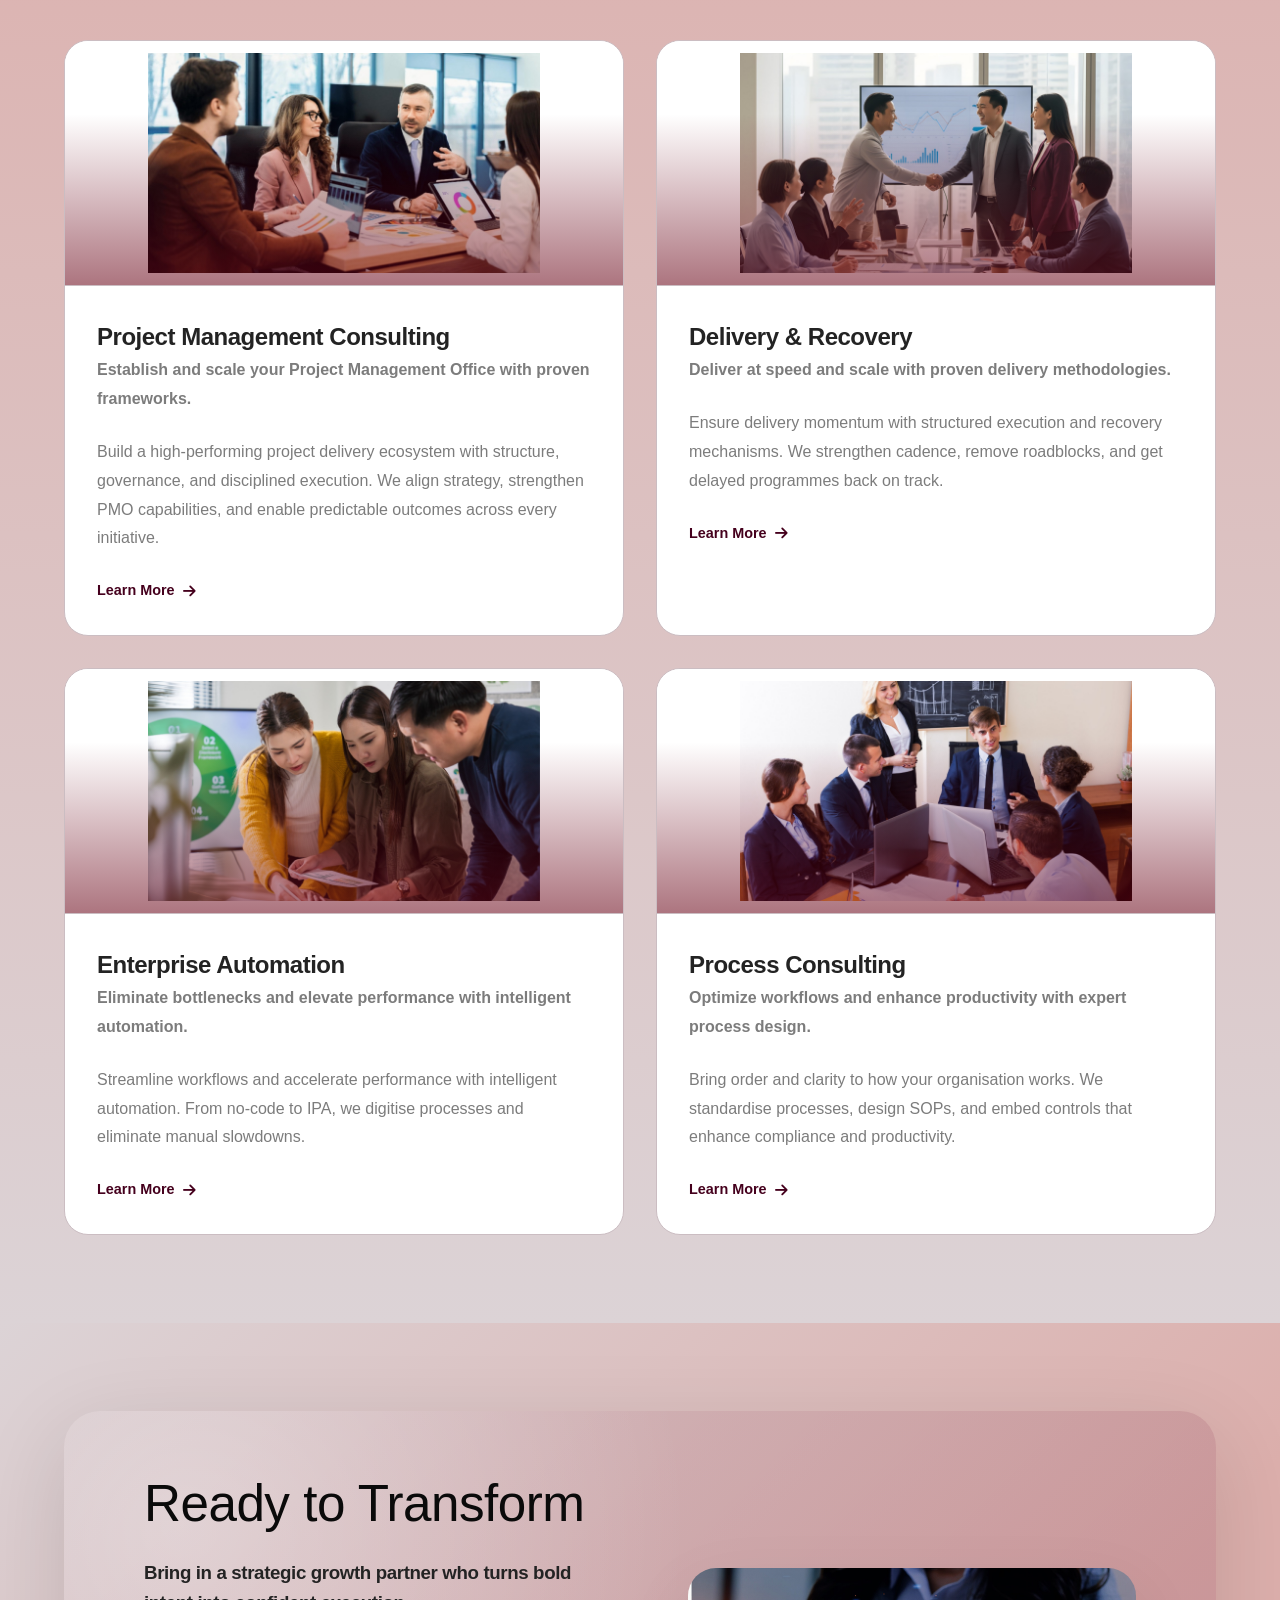
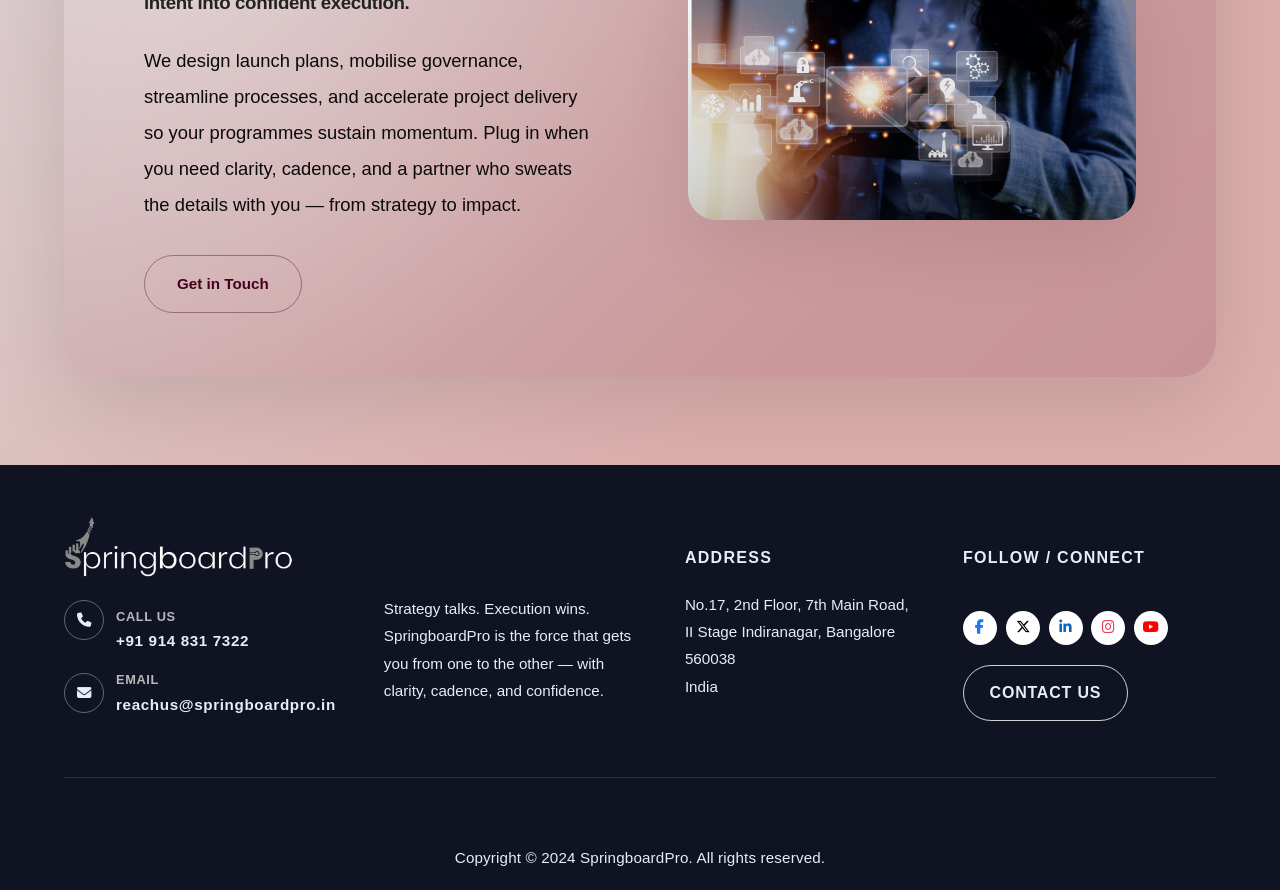
==== commit bef42409: "rechecked - updated" ====
--- a/index.html
+++ b/index.html
@@ -1822,7 +1822,7 @@
 
         @media (max-width: 1200px) {
             .hero-text h1 {
-                font-size: 3.5rem;
+                font-size: 3.5rem !important;
             }
 
             .hero-content {
@@ -1856,6 +1856,7 @@
 
             .pillars-container {
                 grid-template-columns: 1fr;
+                gap: 3rem;
             }
 
             .pillars-visual {
@@ -1864,6 +1865,7 @@
 
             .pillars-image {
                 height: 400px;
+                min-height: 400px;
             }
 
             .footer-grid {
@@ -1886,31 +1888,49 @@
             .cta-container {
                 grid-template-columns: 1fr;
                 padding: 3rem;
-            }
-
-            .cta-visual {
-                /* min-height removed for natural image sizing */
+                gap: 3rem;
+            }
+
+            .how-help-container {
+                grid-template-columns: 1fr;
+                gap: 3rem;
+            }
+
+            .how-help-text h2 {
+                font-size: 2.5rem;
             }
         }
 
         @media (max-width: 768px) {
+            /* Navbar */
+            .navbar {
+                padding: 1rem 4%;
+            }
+
+            .navbar.scrolled {
+                padding: 0.75rem 4%;
+            }
+
             .logo img {
-                height: 52px;
+                height: 55px;
             }
 
             .nav-links {
                 position: fixed;
                 top: 0;
                 right: -100%;
-                width: 80%;
+                width: 85%;
                 max-width: 350px;
                 height: 100vh;
-                background: rgba(69, 0, 29, 0.97);
+                background: rgba(69, 0, 29, 0.98);
+                backdrop-filter: blur(10px);
                 flex-direction: column;
                 padding: 6rem 2rem 2rem;
                 gap: 0;
-                transition: right 0.4s ease;
-                box-shadow: -10px 0 30px rgba(69, 0, 29, 0.35);
+                transition: right 0.4s cubic-bezier(0.4, 0, 0.2, 1);
+                box-shadow: -10px 0 40px rgba(0, 0, 0, 0.3);
+                overflow-y: auto;
+                z-index: 1002;
             }
 
             .nav-links.active {
@@ -1919,186 +1939,494 @@
 
             .nav-links li {
                 width: 100%;
-                border-bottom: 1px solid rgba(255, 255, 255, 0.18);
+                border-bottom: 1px solid rgba(255, 255, 255, 0.15);
             }
 
             .nav-links a {
                 color: var(--white) !important;
-                padding: 1.25rem 0;
+                padding: 1.25rem 0.5rem;
                 display: block;
                 width: 100%;
+                font-size: 1rem;
             }
 
             .nav-links .nav-cta {
-                margin-top: 1rem;
+                margin-top: 1.5rem;
                 text-align: center;
                 background: var(--white) !important;
                 color: var(--burgundy) !important;
+                border-radius: 100px;
+                padding: 0.9rem 1.5rem !important;
             }
 
             .mobile-toggle {
                 display: flex;
-            }
-
-            .hero {
-                min-height: auto;
-                padding: 10rem 0 5rem;
-            }
-
-            .hero-text h1 {
-                font-size: 2.5rem;
-            }
-
-            .hero-text p {
-                font-size: 1rem;
-            }
-
-            .section-header h2,
-            .cta-text h2 {
-                font-size: 2rem;
-            }
-
-            .pain-section .section-header h2 {
-                white-space: normal;
-            }
-
-            .pillars-text h2 {
-                font-size: 2rem;
-            }
-
-            .vmv-cards,
-            .focus-grid {
-                grid-template-columns: 1fr;
-                max-width: 400px;
-                margin-left: auto;
-                margin-right: auto;
-            }
-
-            .services-grid {
-                grid-template-columns: 1fr;
-                max-width: 400px;
-            }
-
-            .service-card-content {
-                padding: 1.5rem;
-            }
-
-            .footer-grid {
-                grid-template-columns: 1fr;
-                gap: 2rem;
-            }
-
-            .footer-column ul a {
-                white-space: normal;
-            }
-
-            .footer-bottom {
-                flex-direction: column;
-                text-align: center;
+                z-index: 1003;
             }
 
             .dropdown-content {
                 position: static;
-                opacity: 1;
-                visibility: visible;
-                transform: none;
+                opacity: 1 !important;
+                visibility: visible !important;
+                transform: none !important;
                 box-shadow: none;
                 border: none;
-                padding: 0 0 0 1rem;
+                padding: 0.5rem 0 0 1.25rem;
                 background: transparent;
+                min-width: auto;
             }
 
             .dropdown-content a {
-                padding: 0.75rem 0;
-                border-left: none;
-            }
-
-            .trust-bar-content {
-                flex-direction: column;
-                gap: 1rem;
-                text-align: center;
-            }
-
-            .trust-logos {
-                flex-wrap: wrap;
+                padding: 0.85rem 0.5rem !important;
+                border-left: 2px solid rgba(255, 255, 255, 0.3) !important;
+                color: rgba(255, 255, 255, 0.85) !important;
+                font-size: 0.9rem !important;
+            }
+
+            .dropdown-content a:hover {
+                background: rgba(255, 255, 255, 0.1);
+                color: var(--white) !important;
+            }
+
+            /* Hero Section */
+            .hero {
+                min-height: 85vh;
+                padding: 6.5rem 4% 3rem;
+            }
+
+            .hero-content {
+                padding: 0 2%;
                 gap: 1.5rem;
             }
 
-            .cta-container {
-                padding: 2.25rem;
-                gap: 2rem;
-            }
-
-            .cta-text h2 {
-                font-size: 1.75rem;
-            }
-
-            .cta-actions {
-                flex-direction: column;
-                align-items: stretch;
-            }
-
-            .cta-visual {
-                /* min-height removed for natural image sizing */
-            }
-
-            .pillars-image {
-                height: 300px;
-            }
-
-            .pillars-image-content h3 {
-                font-size: 1.75rem;
-            }
-
-            .pain-grid {
-                grid-template-columns: 1fr;
-            }
-        }
-
-        @media (max-width: 480px) {
+            .hero-text {
+                max-width: 100%;
+                padding: 0;
+            }
+
             .hero-text h1 {
-                font-size: 2rem;
+                font-size: 1.85rem !important;
+                line-height: 1.3 !important;
+                margin-bottom: 1.25rem !important;
+            }
+
+            .hero-text h1 br {
+                display: inline;
+            }
+
+            .hero-text h1 br::after {
+                content: " ";
+            }
+
+            .hero-text p {
+                font-size: 0.95rem !important;
+                font-weight: 500 !important;
+                line-height: 1.65 !important;
+                margin-bottom: 1.5rem !important;
+            }
+
+            .hero-kicker {
+                font-size: 0.7rem;
+                padding: 0.35rem 0.85rem;
+                letter-spacing: 0.15em;
             }
 
             .hero-buttons {
                 flex-direction: column;
-                align-items: center;
+                gap: 0.85rem;
+                width: 100%;
             }
 
             .btn-primary,
             .btn-secondary {
                 width: 100%;
                 justify-content: center;
-            }
-
-            .vmv-card-body,
+                padding: 0.95rem 1.75rem;
+                font-size: 0.9rem;
+            }
+
+            /* Sections */
+            .section-header {
+                margin-bottom: 2.5rem;
+            }
+
+            .section-header h2 {
+                font-size: 1.75rem !important;
+                margin-bottom: 0.85rem !important;
+                line-height: 1.3 !important;
+                width: 100% !important;
+                max-width: 100% !important;
+                white-space: normal !important;
+            }
+
+            .section-header p {
+                font-size: 1rem !important;
+                line-height: 1.65 !important;
+                width: 100% !important;
+            }
+
+            .pain-section .section-header h2 {
+                white-space: normal !important;
+                margin-left: 0 !important;
+            }
+
+            /* Trust Bar */
+            .trust-bar {
+                padding: 2.5rem 4%;
+            }
+
+            .trust-bar-content {
+                flex-direction: column;
+                gap: 1.5rem;
+                text-align: center;
+            }
+
+            .trust-logos {
+                flex-wrap: wrap;
+                gap: 1.5rem;
+                justify-content: center;
+            }
+
+            .trust-logo {
+                font-size: 1.2rem;
+            }
+
+            /* Showcase */
+            .showcase-section {
+                padding: 3rem 4%;
+            }
+
+            .showcase-grid {
+                grid-template-columns: 1fr;
+                grid-template-rows: auto;
+                gap: 1rem;
+            }
+
+            .showcase-item,
+            .showcase-item.showcase-large {
+                grid-column: span 1;
+                grid-row: span 1;
+                height: 220px;
+            }
+
+            /* Focus Section */
+            .focus-section {
+                padding: 4rem 4%;
+            }
+
+            .focus-grid {
+                grid-template-columns: 1fr;
+                max-width: 450px;
+                margin: 0 auto;
+                gap: 2rem;
+            }
+
             .focus-card-content {
-                padding: 2rem 1.5rem;
+                padding: 1.75rem;
+            }
+
+            .focus-card h3 {
+                font-size: 1.35rem;
+            }
+
+            .focus-card h4 {
+                font-size: 0.95rem;
+            }
+
+            /* Pain Section */
+            .pain-section {
+                padding: 3.5rem 4%;
+            }
+
+            .pain-grid {
+                grid-template-columns: 1fr;
+                gap: 1rem;
+            }
+
+            .pain-card {
+                padding: 1.25rem;
+            }
+
+            .pain-card h4 {
+                font-size: 1.1rem;
+            }
+
+            .pain-card p {
+                font-size: 0.92rem;
+            }
+
+            .pain-image img {
+                height: 300px;
+            }
+
+            /* How We Help */
+            .how-help-section {
+                padding: 4rem 4%;
+            }
+
+            .how-help-container {
+                grid-template-columns: 1fr;
+                gap: 2.5rem;
+            }
+
+            .how-help-text h2 {
+                font-size: 1.85rem !important;
+            }
+
+            .how-help-subtitle {
+                font-size: 1.25rem;
+            }
+
+            .how-help-text p.lead {
+                font-size: 1.05rem;
+            }
+
+            .how-help-list li {
+                font-size: 1rem;
+            }
+
+            .how-help-visual img {
+                min-height: 350px;
+            }
+
+            /* Services */
+            .services-section {
+                padding: 4rem 4%;
+            }
+
+            .services-grid {
+                grid-template-columns: 1fr;
+                max-width: 450px;
+                margin: 0 auto;
+                gap: 2rem;
+            }
+
+            .service-card-content {
+                padding: 1.75rem;
+            }
+
+            .service-card h2 {
+                font-size: 1.35rem;
+            }
+
+            .service-card p {
+                font-size: 0.95rem;
             }
 
             .service-card-image {
-                height: 140px;
-            }
-
-            .pillars-stats {
+                height: 200px;
+            }
+
+            /* CTA */
+            .cta-section {
+                padding: 4rem 4%;
+            }
+
+            .cta-container {
+                padding: 2.5rem;
+                gap: 2.5rem;
+            }
+
+            .cta-text h2 {
+                font-size: 1.85rem !important;
+            }
+
+            .cta-text h3 {
+                font-size: 1.1rem;
+            }
+
+            .cta-text p {
+                font-size: 1rem;
+            }
+
+            .cta-actions {
+                flex-direction: column;
+                gap: 1rem;
+            }
+
+            .btn-outline {
+                width: 100%;
+                justify-content: center;
+                text-align: center;
+            }
+
+            /* Pillars */
+            .pillars-section {
+                padding: 3.5rem 4%;
+            }
+
+            .pillars-container {
+                gap: 2.5rem;
+            }
+
+            .pillars-text h2 {
+                font-size: 1.75rem !important;
+                line-height: 1.3 !important;
+            }
+
+            .pillars-text .lead {
+                font-size: 1.02rem;
+                line-height: 1.7;
+            }
+
+            .pillar-item {
+                padding: 1.25rem;
+                font-size: 1rem;
+            }
+
+            .pillar-content h4 {
+                font-size: 1.15rem;
+            }
+
+            .pillar-content p {
+                font-size: 1rem;
+            }
+
+            .pillars-image {
+                height: 350px;
+                min-height: 350px;
+            }
+
+            .pillars-image-content {
+                padding: 2rem;
+            }
+
+            .pillars-image-content h3 {
+                font-size: 1.75rem;
+            }
+
+            .pillars-image-content p {
+                font-size: 1.05rem !important;
+            }
+
+            /* Footer */
+            .footer {
+                padding: 3.5rem 4% 0;
+            }
+
+            .footer-grid {
                 grid-template-columns: 1fr;
+                gap: 2.5rem;
+            }
+
+            .footer-brand .logo img {
+                height: 70px;
+            }
+
+            .footer-column h4 {
+                font-size: 0.95rem;
+            }
+
+            .footer-column p {
+                font-size: 0.9rem;
+            }
+
+            .footer-bottom {
+                margin-top: 2.5rem;
+                padding: 1rem 0;
+            }
+
+            .footer-bottom p {
+                font-size: 0.88rem;
+            }
+        }
+
+        @media (max-width: 480px) {
+            /* Extra small mobile adjustments */
+            .navbar {
+                padding: 0.85rem 3%;
+            }
+
+            .navbar.scrolled {
+                padding: 0.6rem 3%;
+            }
+
+            .logo img {
+                height: 46px;
+            }
+
+            .hero {
+                padding: 6rem 3% 2.5rem;
+                min-height: 80vh;
+            }
+
+            .hero-content {
+                padding: 0 1%;
+            }
+
+            .hero-text h1 {
+                font-size: 1.65rem !important;
+                line-height: 1.35 !important;
+            }
+
+            .hero-text p {
+                font-size: 0.88rem !important;
+                font-weight: 500 !important;
+                line-height: 1.6 !important;
+            }
+
+            .btn-primary,
+            .btn-secondary {
+                padding: 0.85rem 1.5rem;
+                font-size: 0.88rem;
+            }
+
+            .section-header h2 {
+                font-size: 1.5rem !important;
+                line-height: 1.3 !important;
+                max-width: 100% !important;
+                white-space: normal !important;
+            }
+
+            .section-header p {
+                font-size: 0.92rem !important;
+                line-height: 1.6 !important;
+            }
+
+            .showcase-section,
+            .focus-section,
+            .pain-section,
+            .services-section,
+            .how-help-section,
+            .cta-section,
+            .pillars-section {
+                padding: 3rem 3%;
+            }
+
+            .focus-card-content,
+            .service-card-content {
+                padding: 1.5rem;
+            }
+
+            .service-card-image {
+                height: 180px;
+            }
+
+            .cta-container {
+                padding: 2rem;
+            }
+
+            .pillars-image {
+                height: 300px;
+                min-height: 300px;
             }
 
             .pillar-item {
                 flex-direction: column;
                 text-align: center;
+                align-items: center;
             }
 
             .pillar-icon {
-                margin: 0 auto;
-            }
-
-            .pain-image-content {
-                padding: 2rem;
-            }
-
-            .pain-intro h2 {
-                font-size: 2.4rem;
+                margin: 0 auto 1rem;
+            }
+
+            .footer {
+                padding: 3rem 3% 0;
+            }
+
+            .footer-contact-list {
+                margin-top: 1.25rem;
             }
         }
     </style>
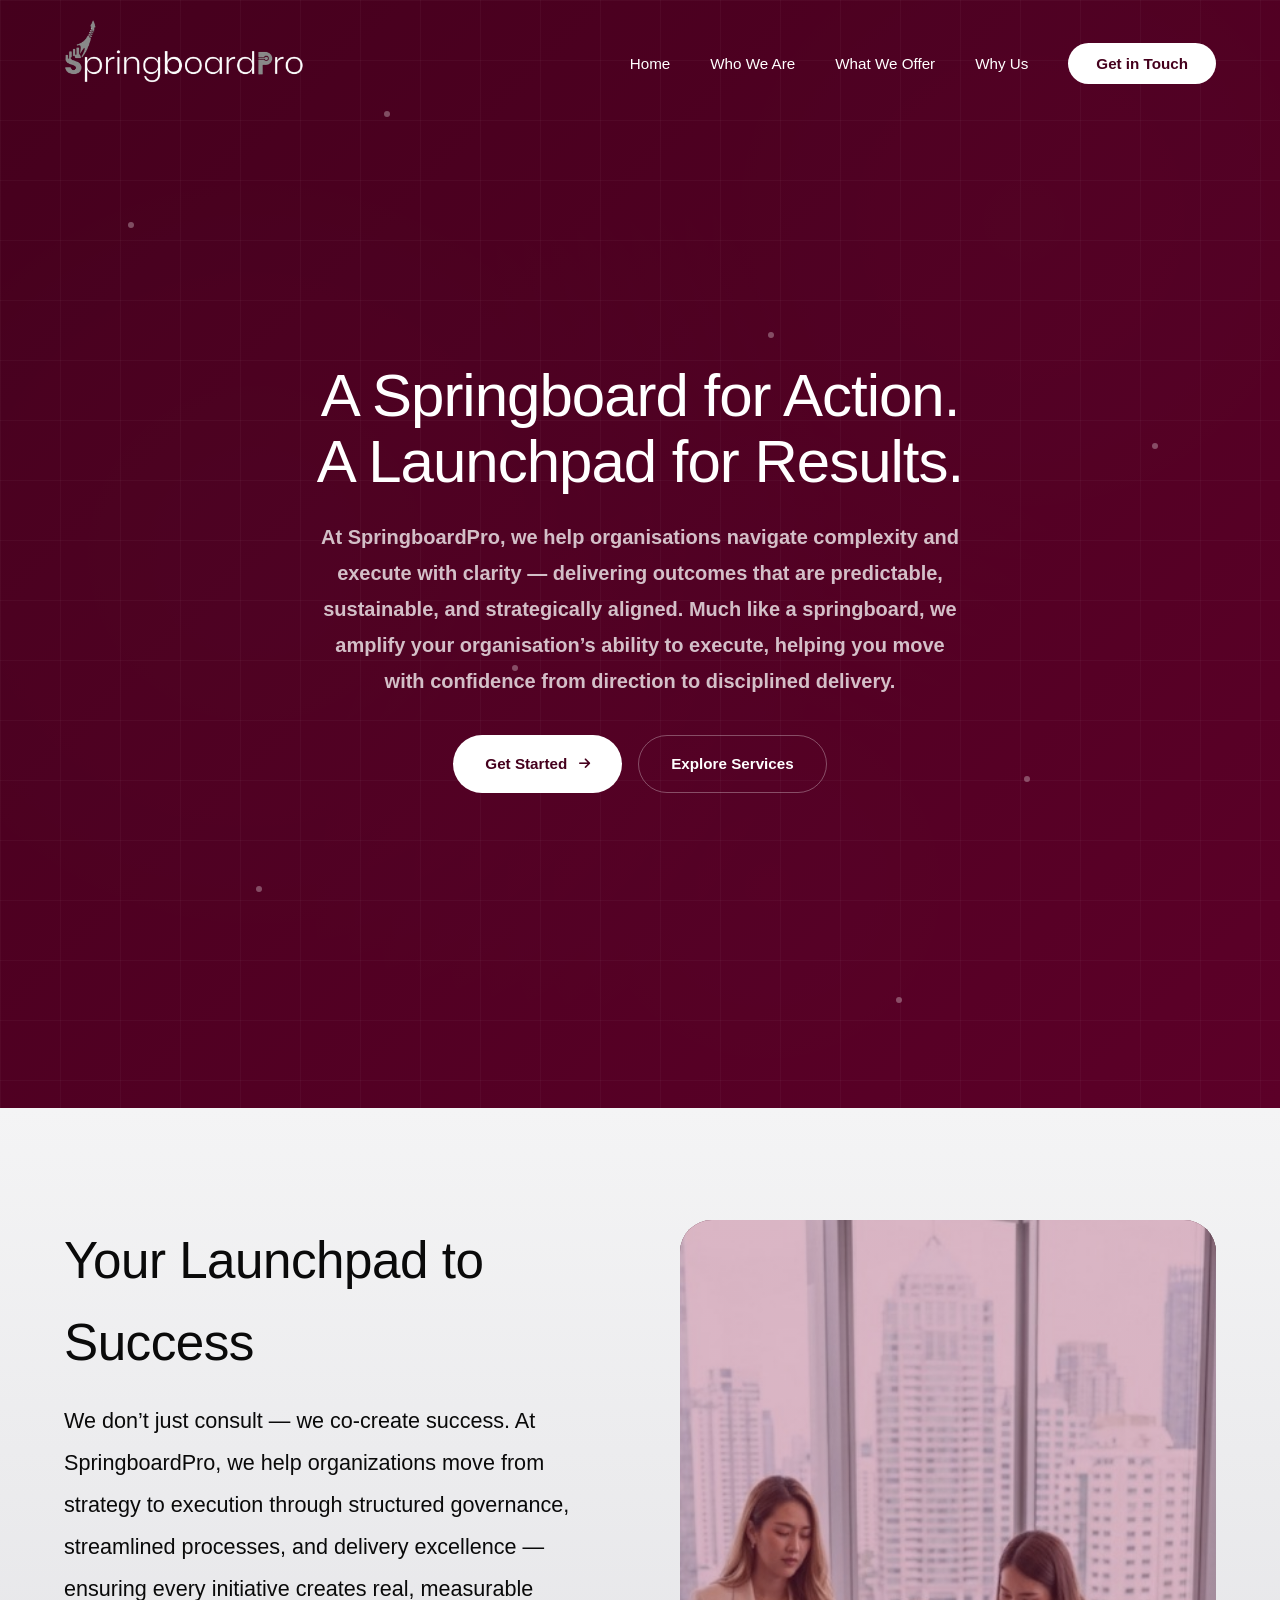
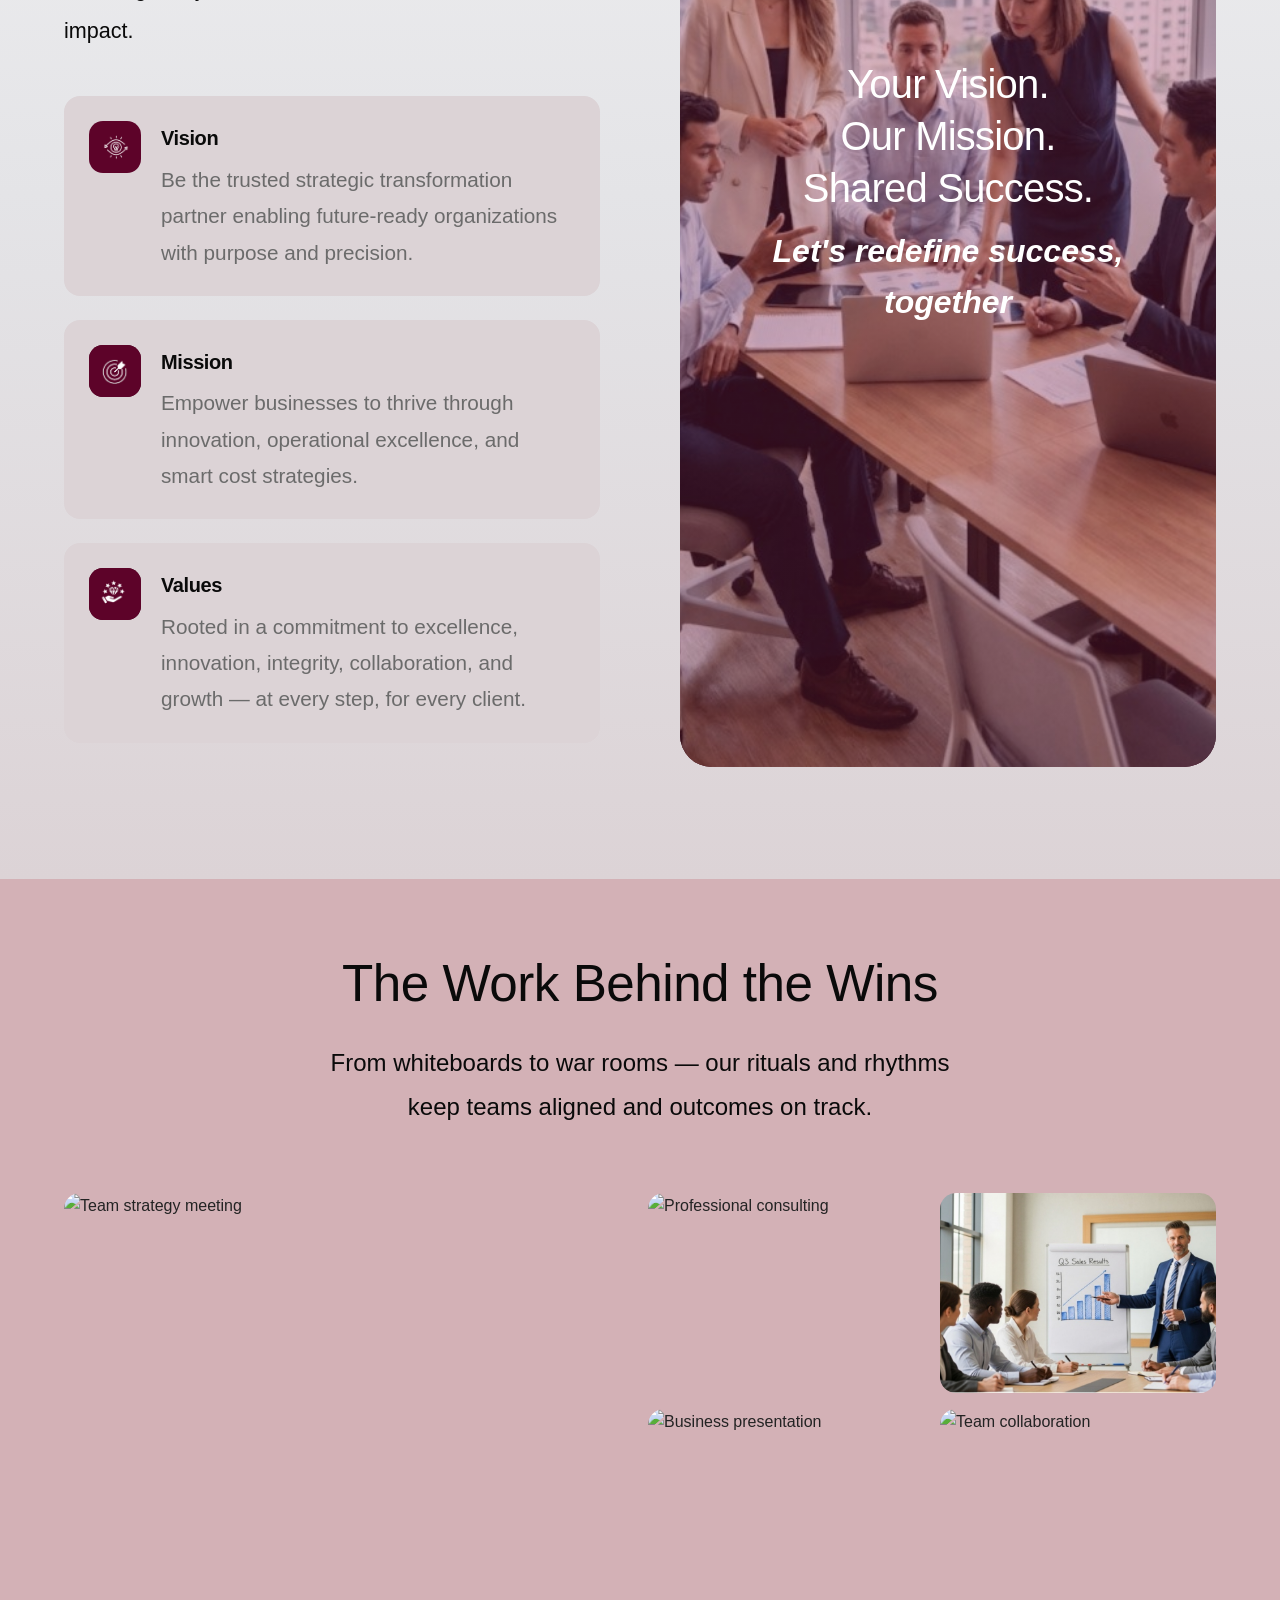
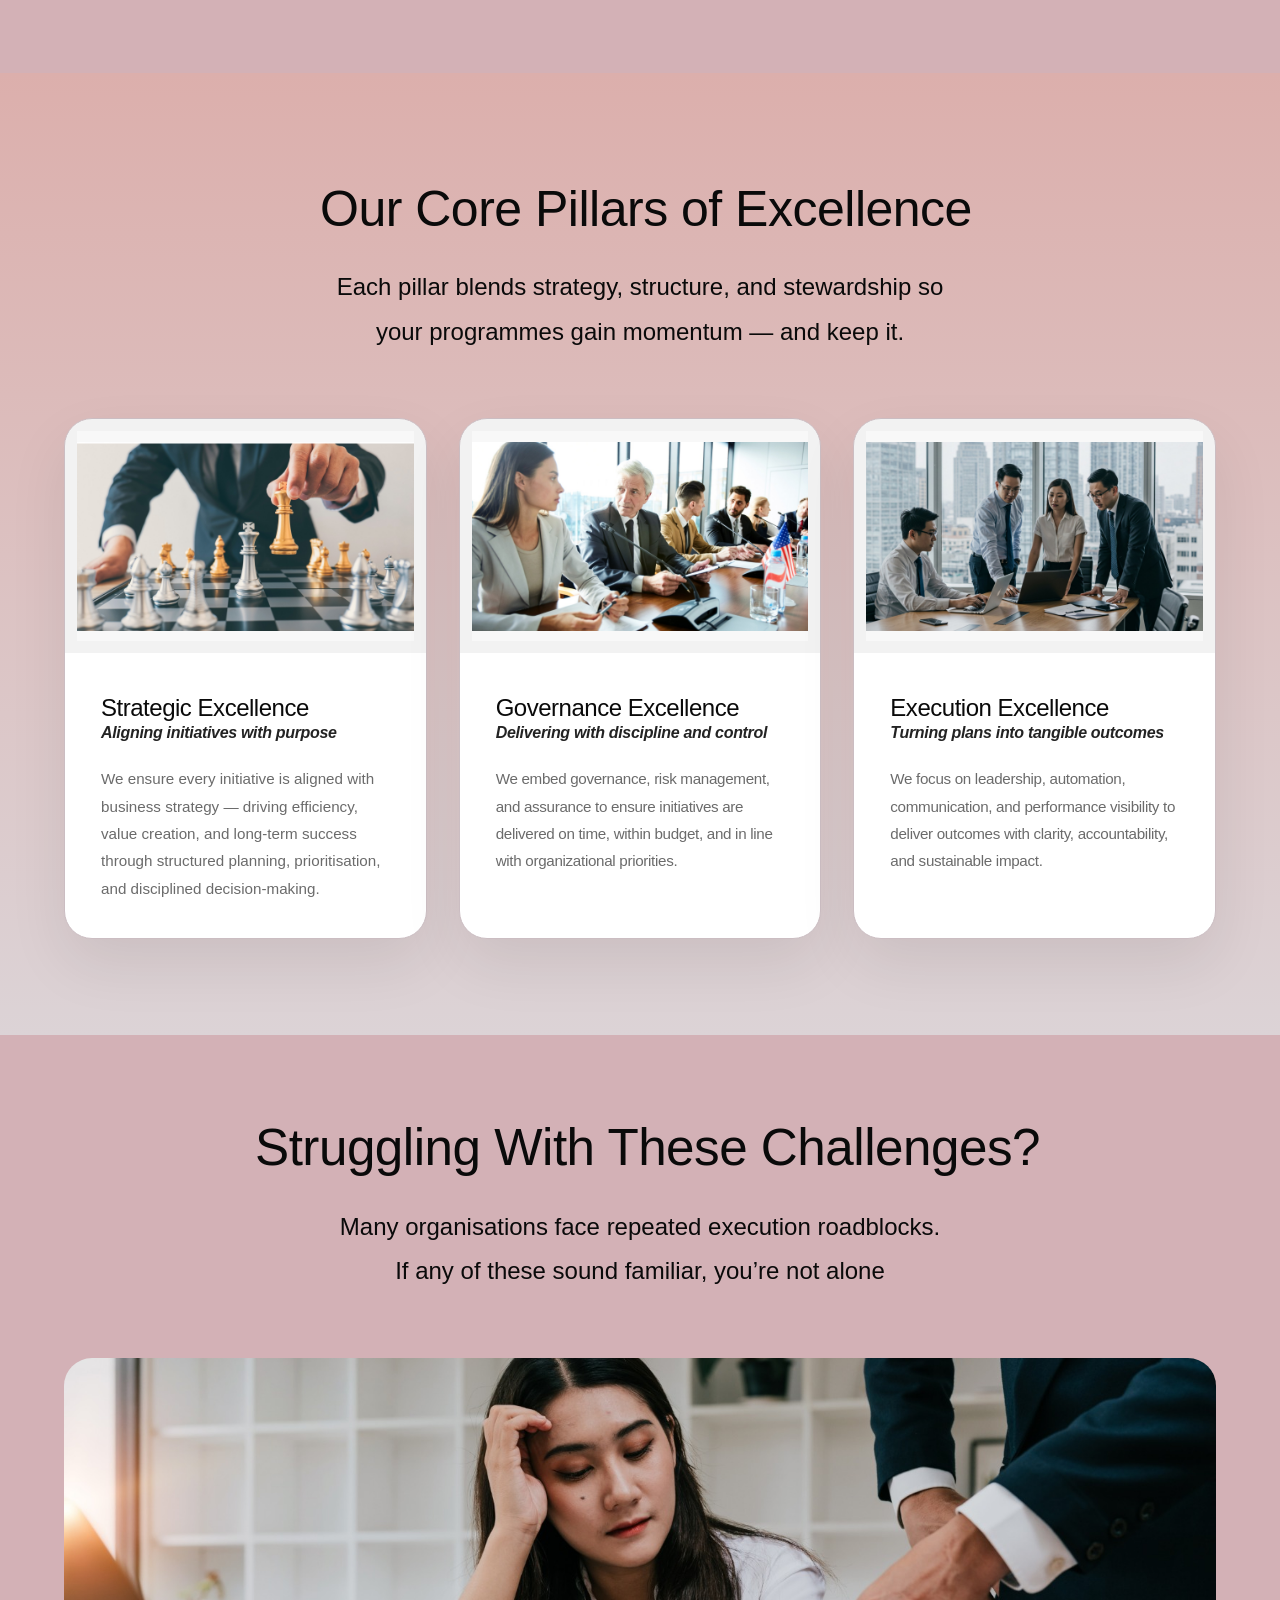
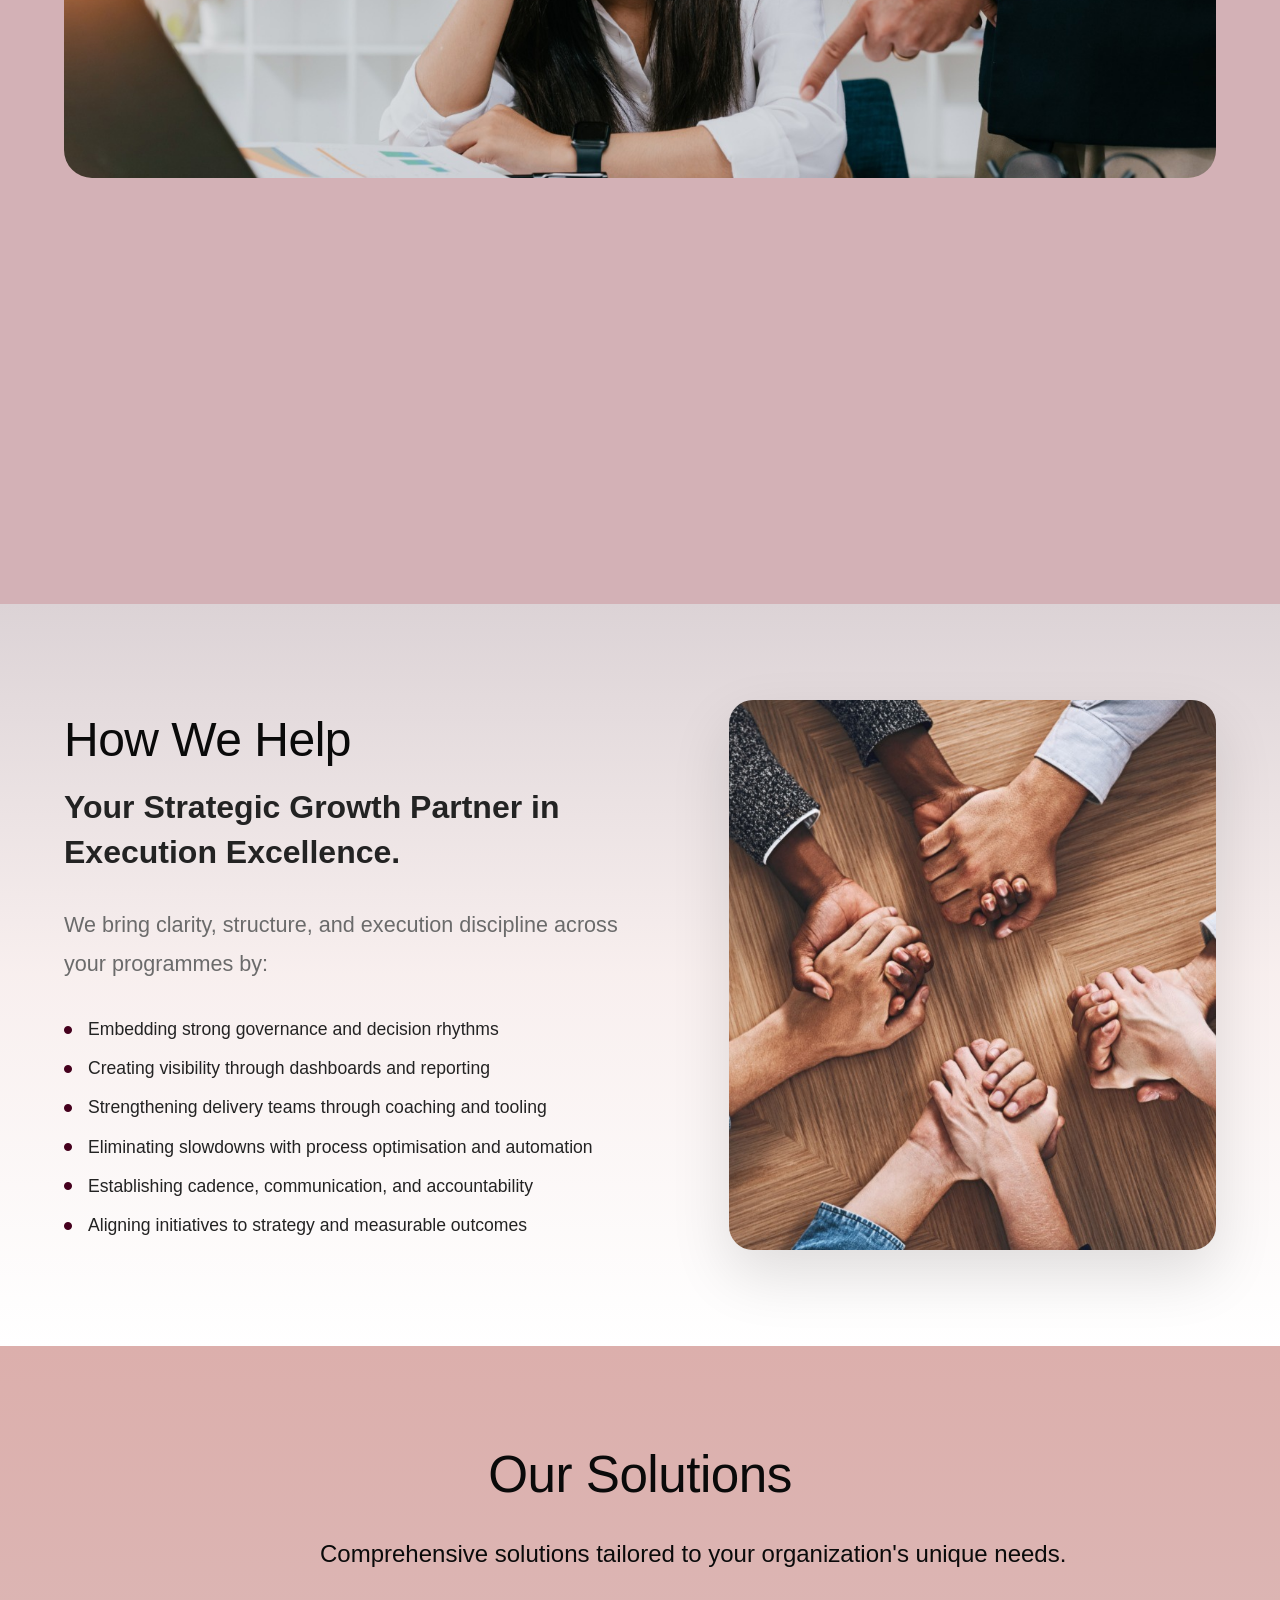
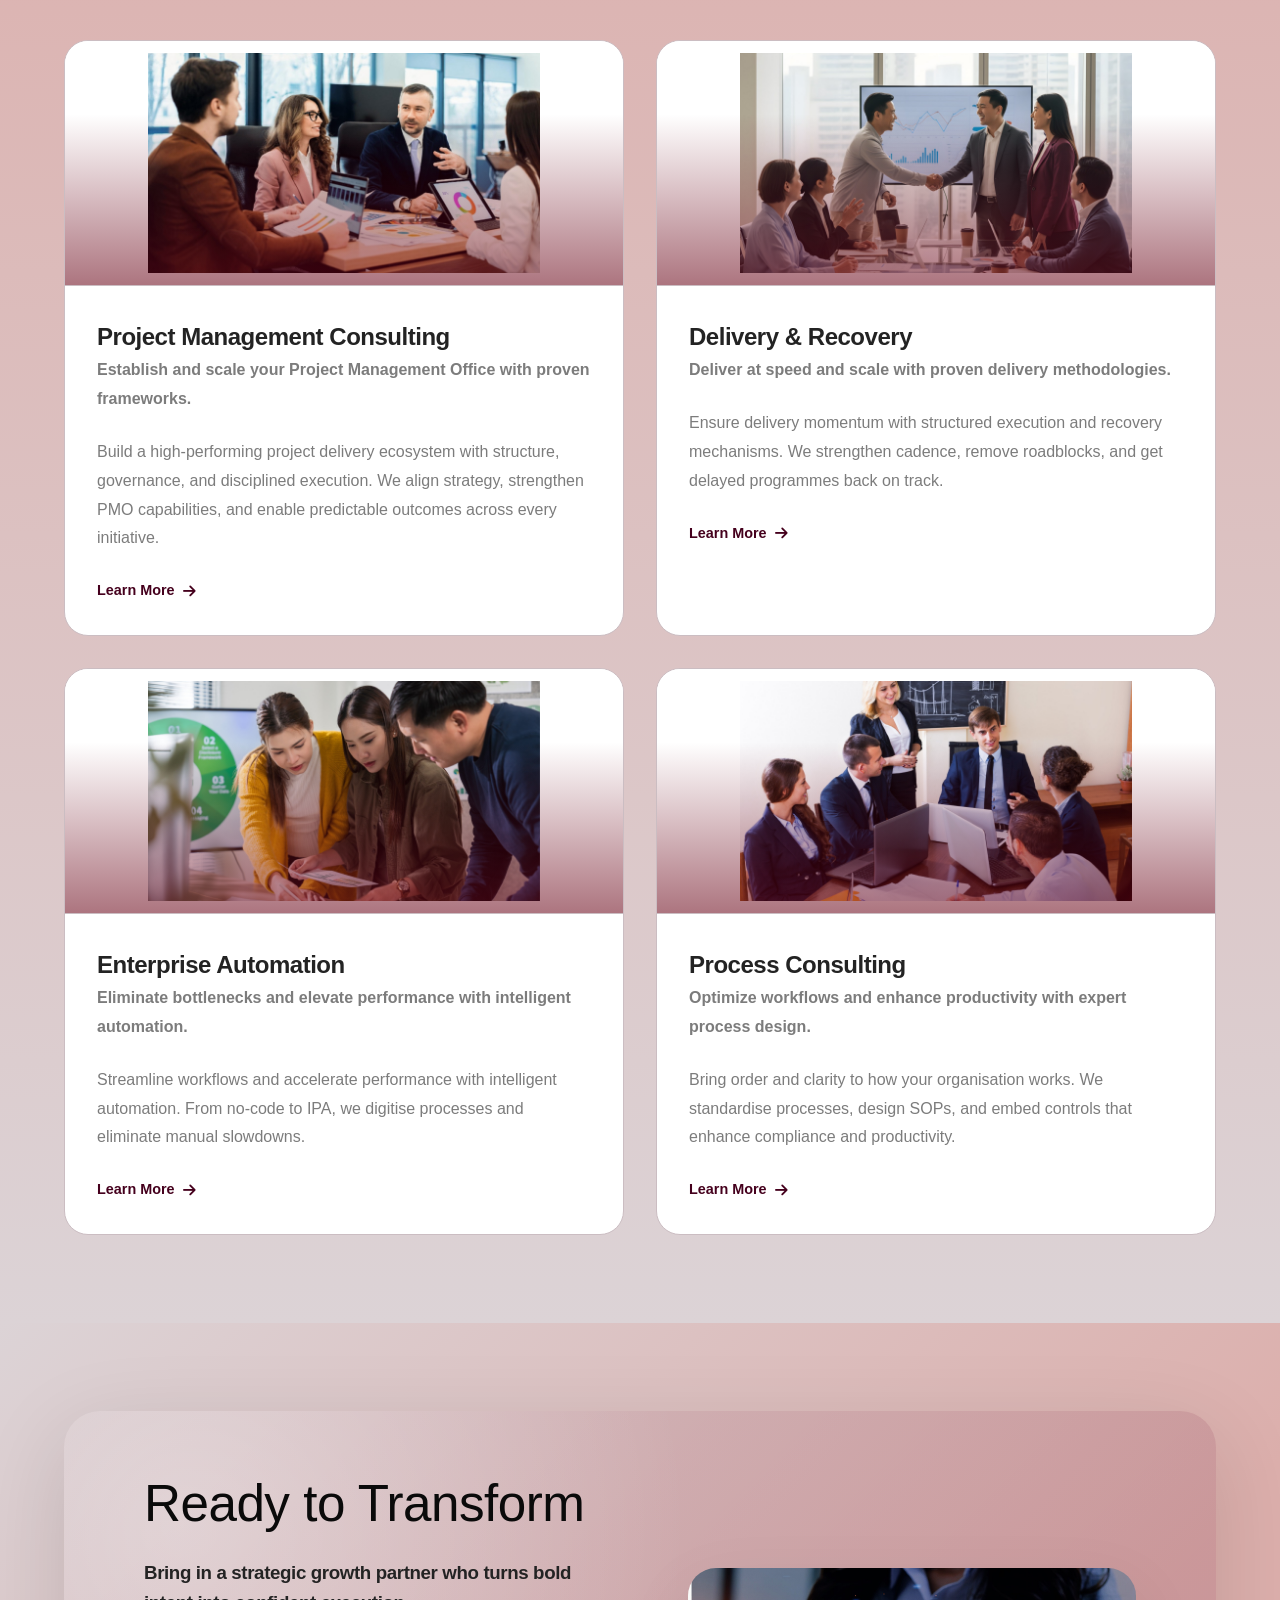
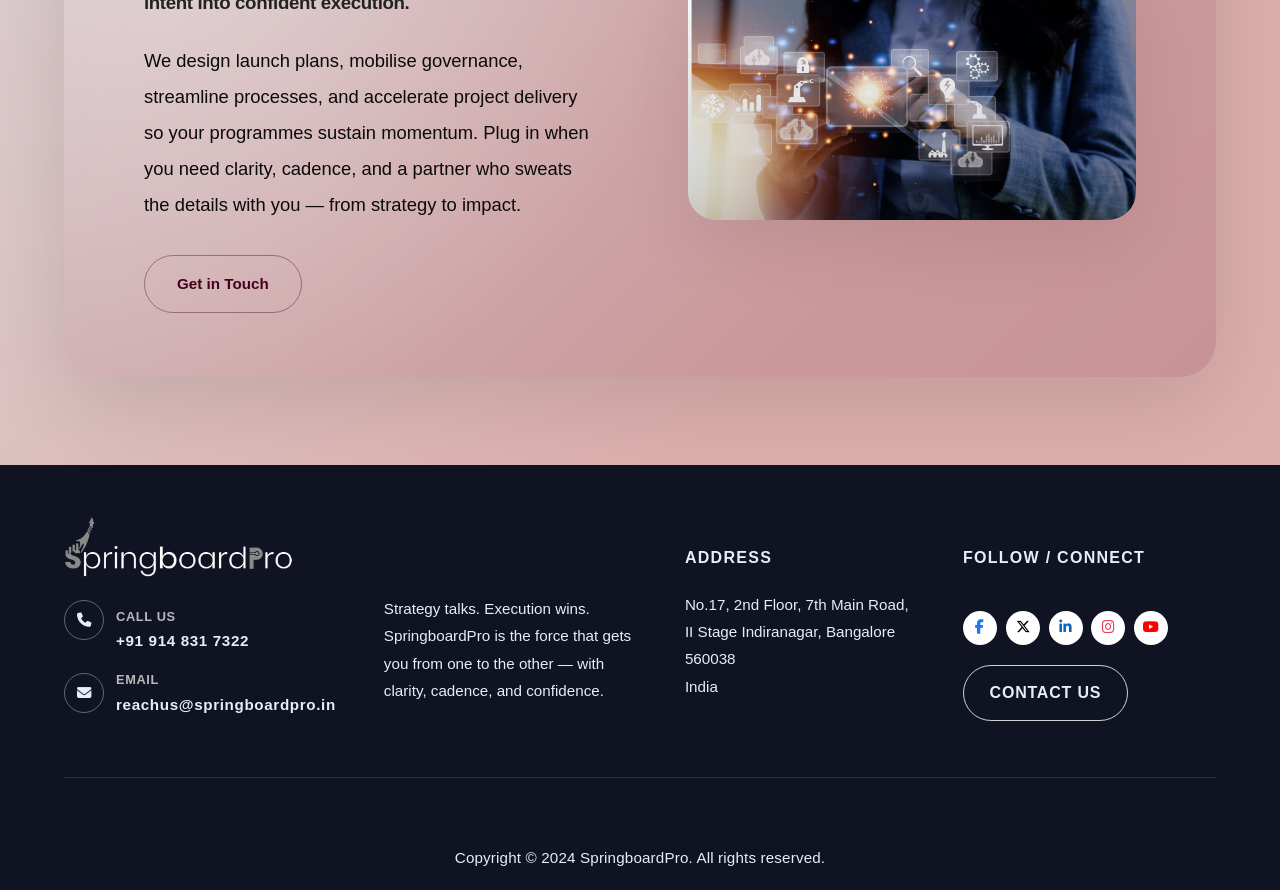
==== commit 00d27928: "updated social links and email form" ====
--- a/index.html
+++ b/index.html
@@ -2861,11 +2861,11 @@
                 <div class="footer-column footer-social">
                     <h4>FOLLOW / CONNECT</h4>
                     <div class="footer-social-icons">
-                        <a href="#" aria-label="Facebook"><i class="fab fa-facebook-f"></i></a>
-                        <a href="#" aria-label="Twitter"><i class="fab fa-x-twitter"></i></a>
-                        <a href="#" aria-label="LinkedIn"><i class="fab fa-linkedin-in"></i></a>
-                        <a href="#" aria-label="Instagram"><i class="fab fa-instagram"></i></a>
-                        <a href="#" aria-label="YouTube"><i class="fab fa-youtube"></i></a>
+                        <a href="https://www.facebook.com/springboardproedgeofficial" target="_blank" rel="noopener noreferrer" aria-label="Facebook"><i class="fab fa-facebook-f"></i></a>
+                        <a href="https://x.com/sprinboardpro" target="_blank" rel="noopener noreferrer" aria-label="Twitter"><i class="fab fa-x-twitter"></i></a>
+                        <a href="https://www.linkedin.com/company/springboardpro" target="_blank" rel="noopener noreferrer" aria-label="LinkedIn"><i class="fab fa-linkedin-in"></i></a>
+                        <a href="https://www.instagram.com/springboardproedge/" target="_blank" rel="noopener noreferrer" aria-label="Instagram"><i class="fab fa-instagram"></i></a>
+                        <a href="https://www.youtube.com/channel/UCbVfgDuiHHcQuiKNemZrnmw" target="_blank" rel="noopener noreferrer" aria-label="YouTube"><i class="fab fa-youtube"></i></a>
                     </div>
                     <a class="footer-cta-btn" href="contact.html">CONTACT US</a>
                 </div>
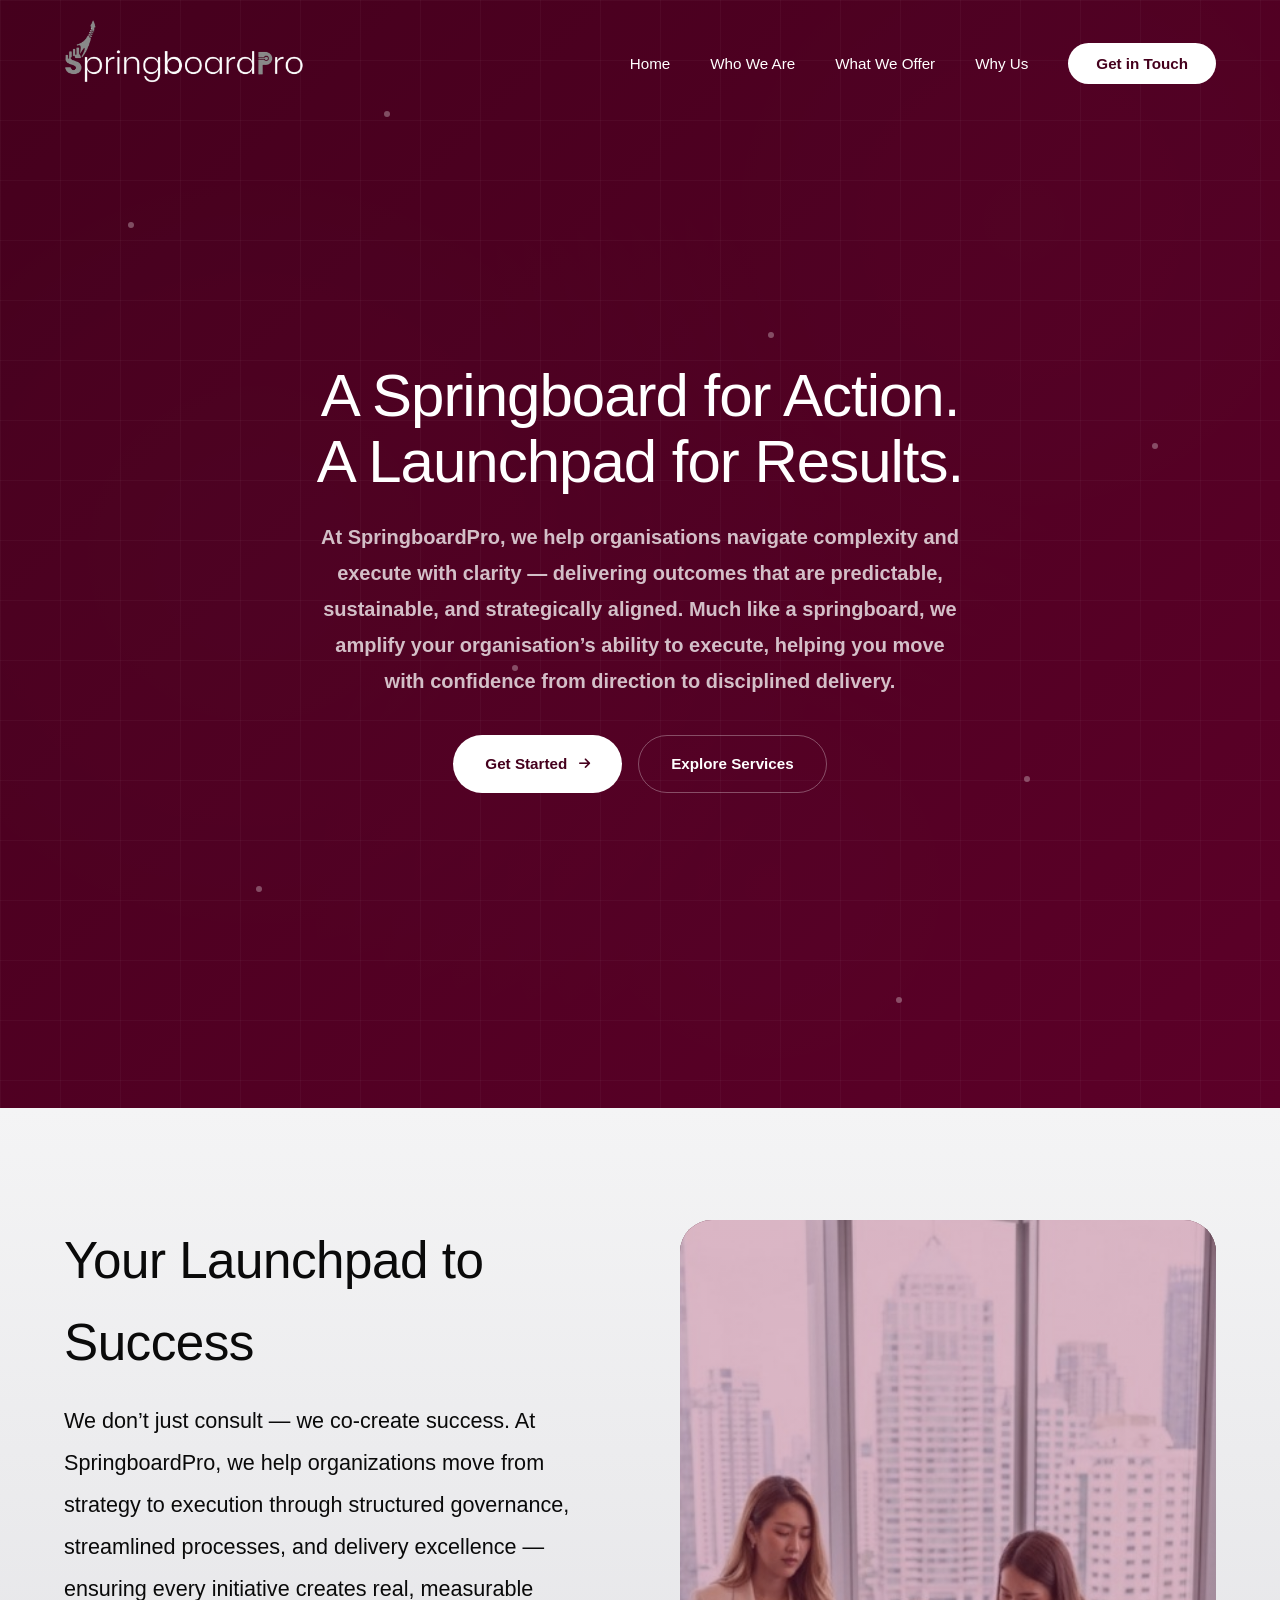
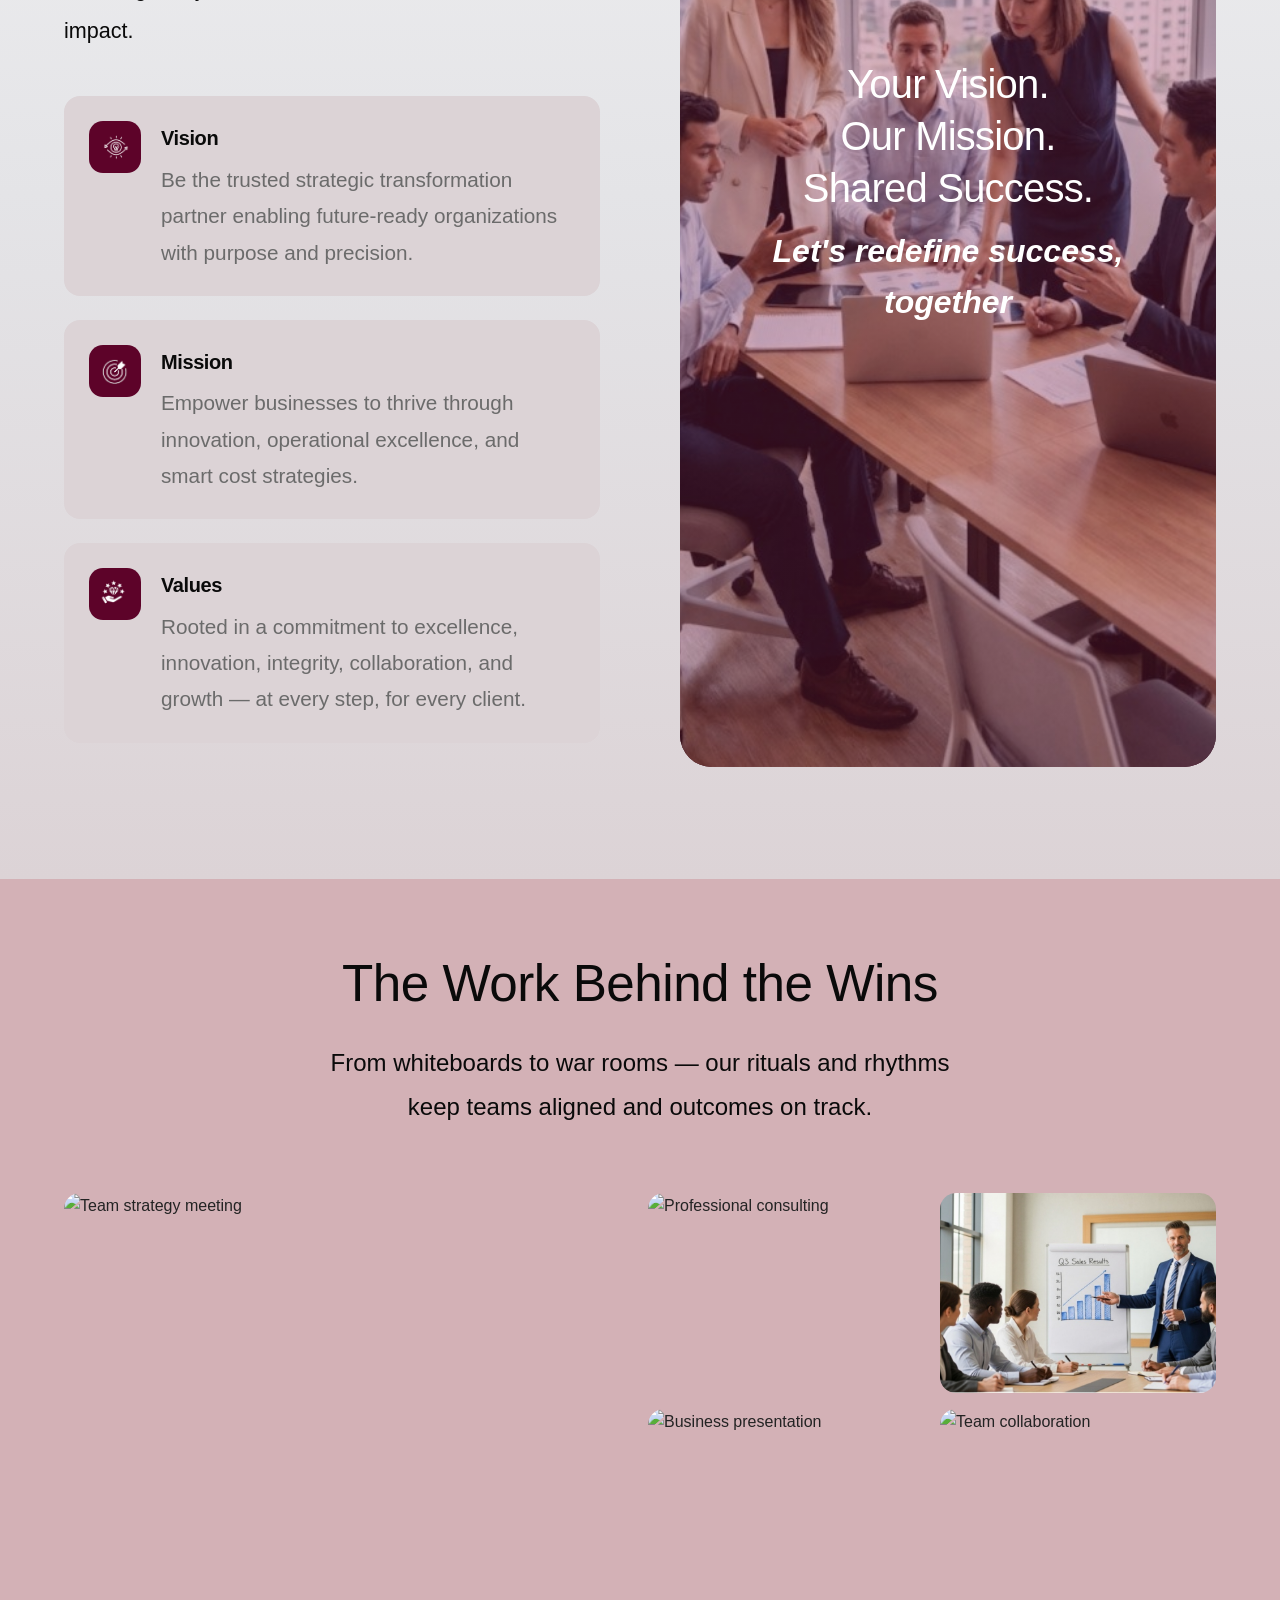
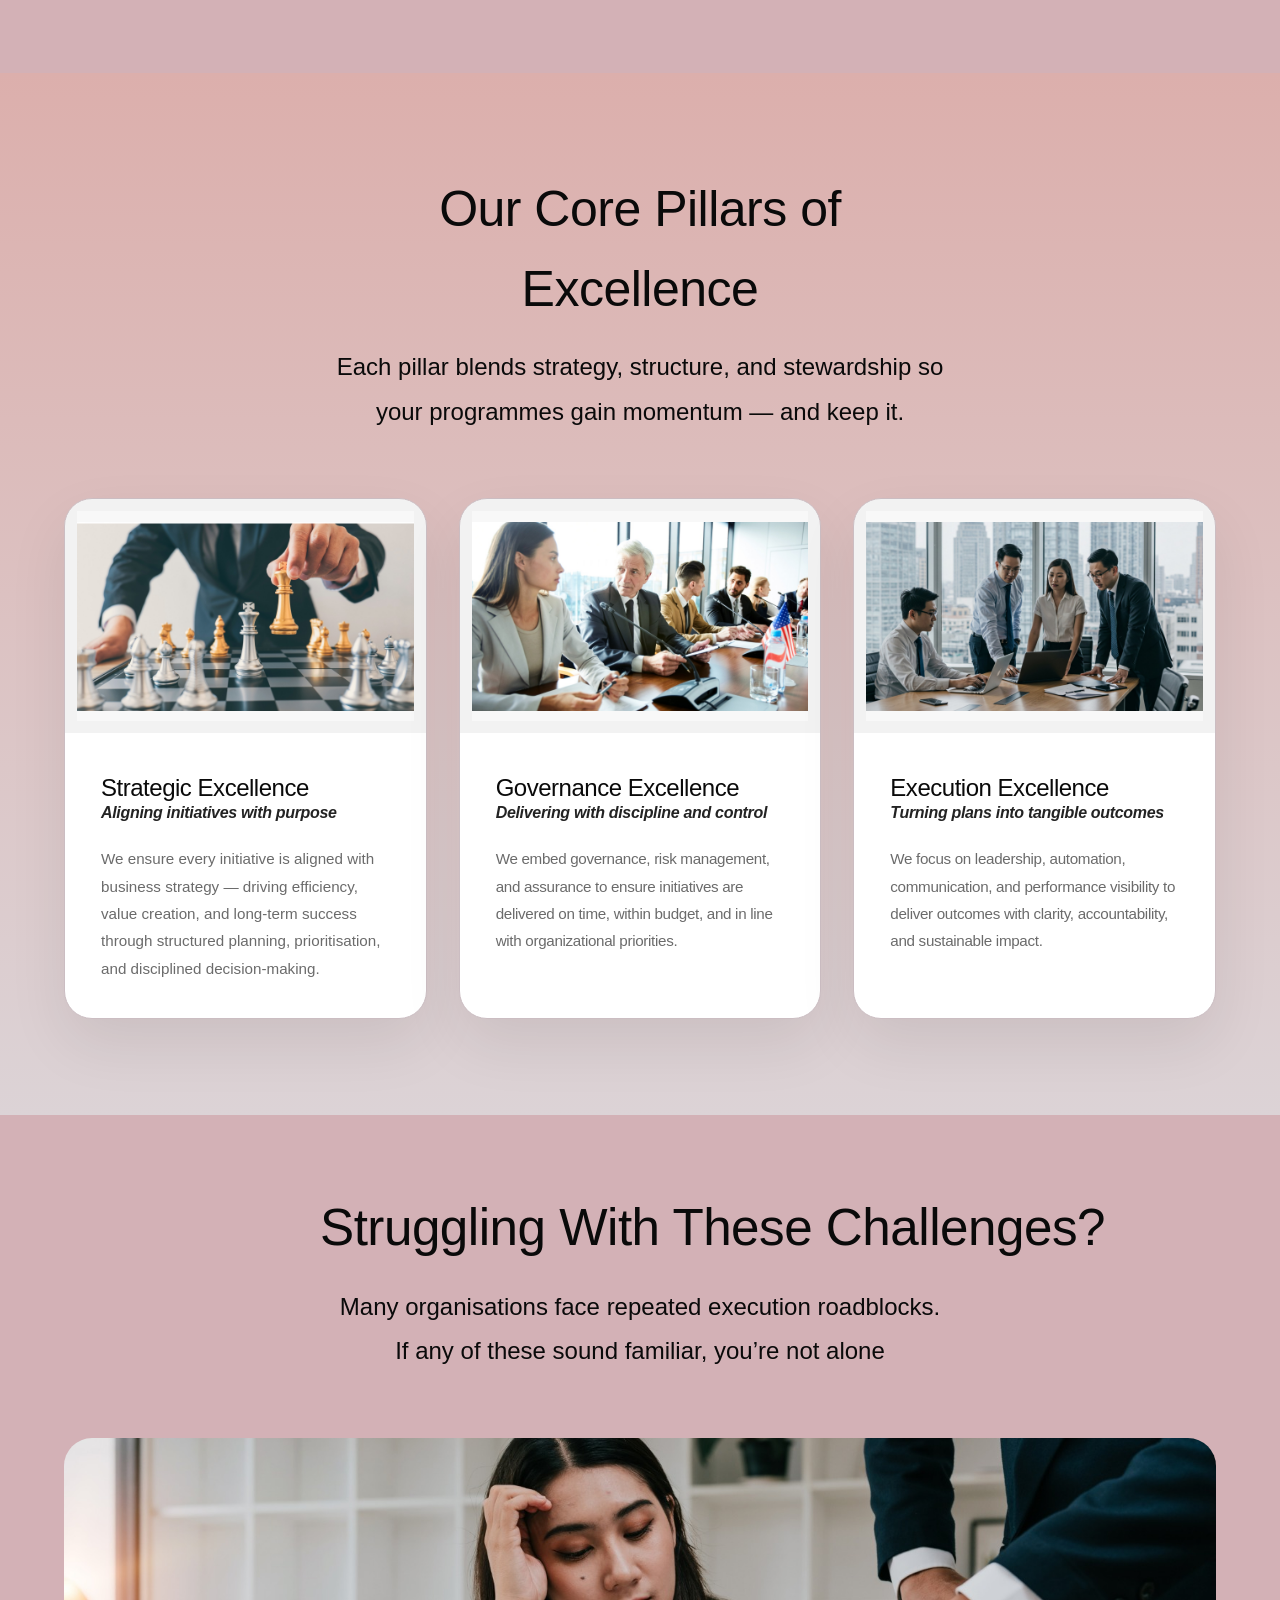
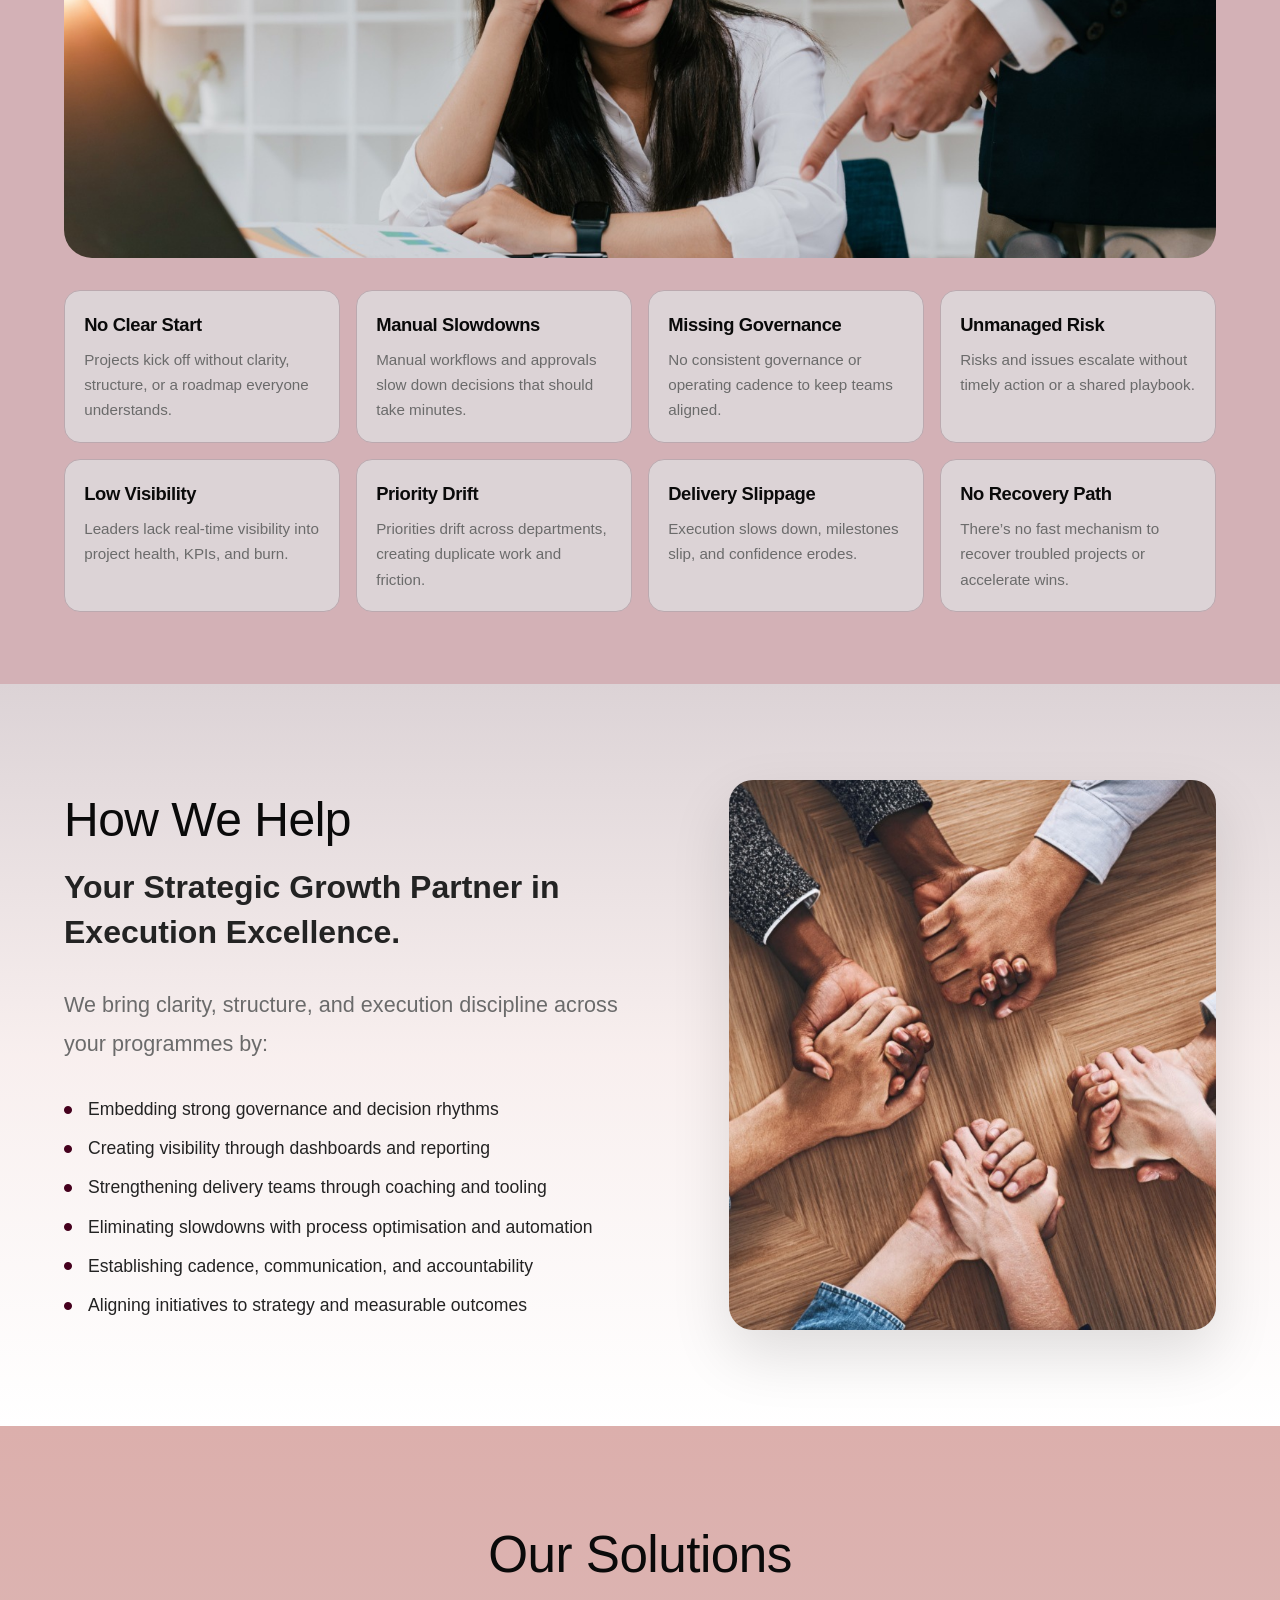
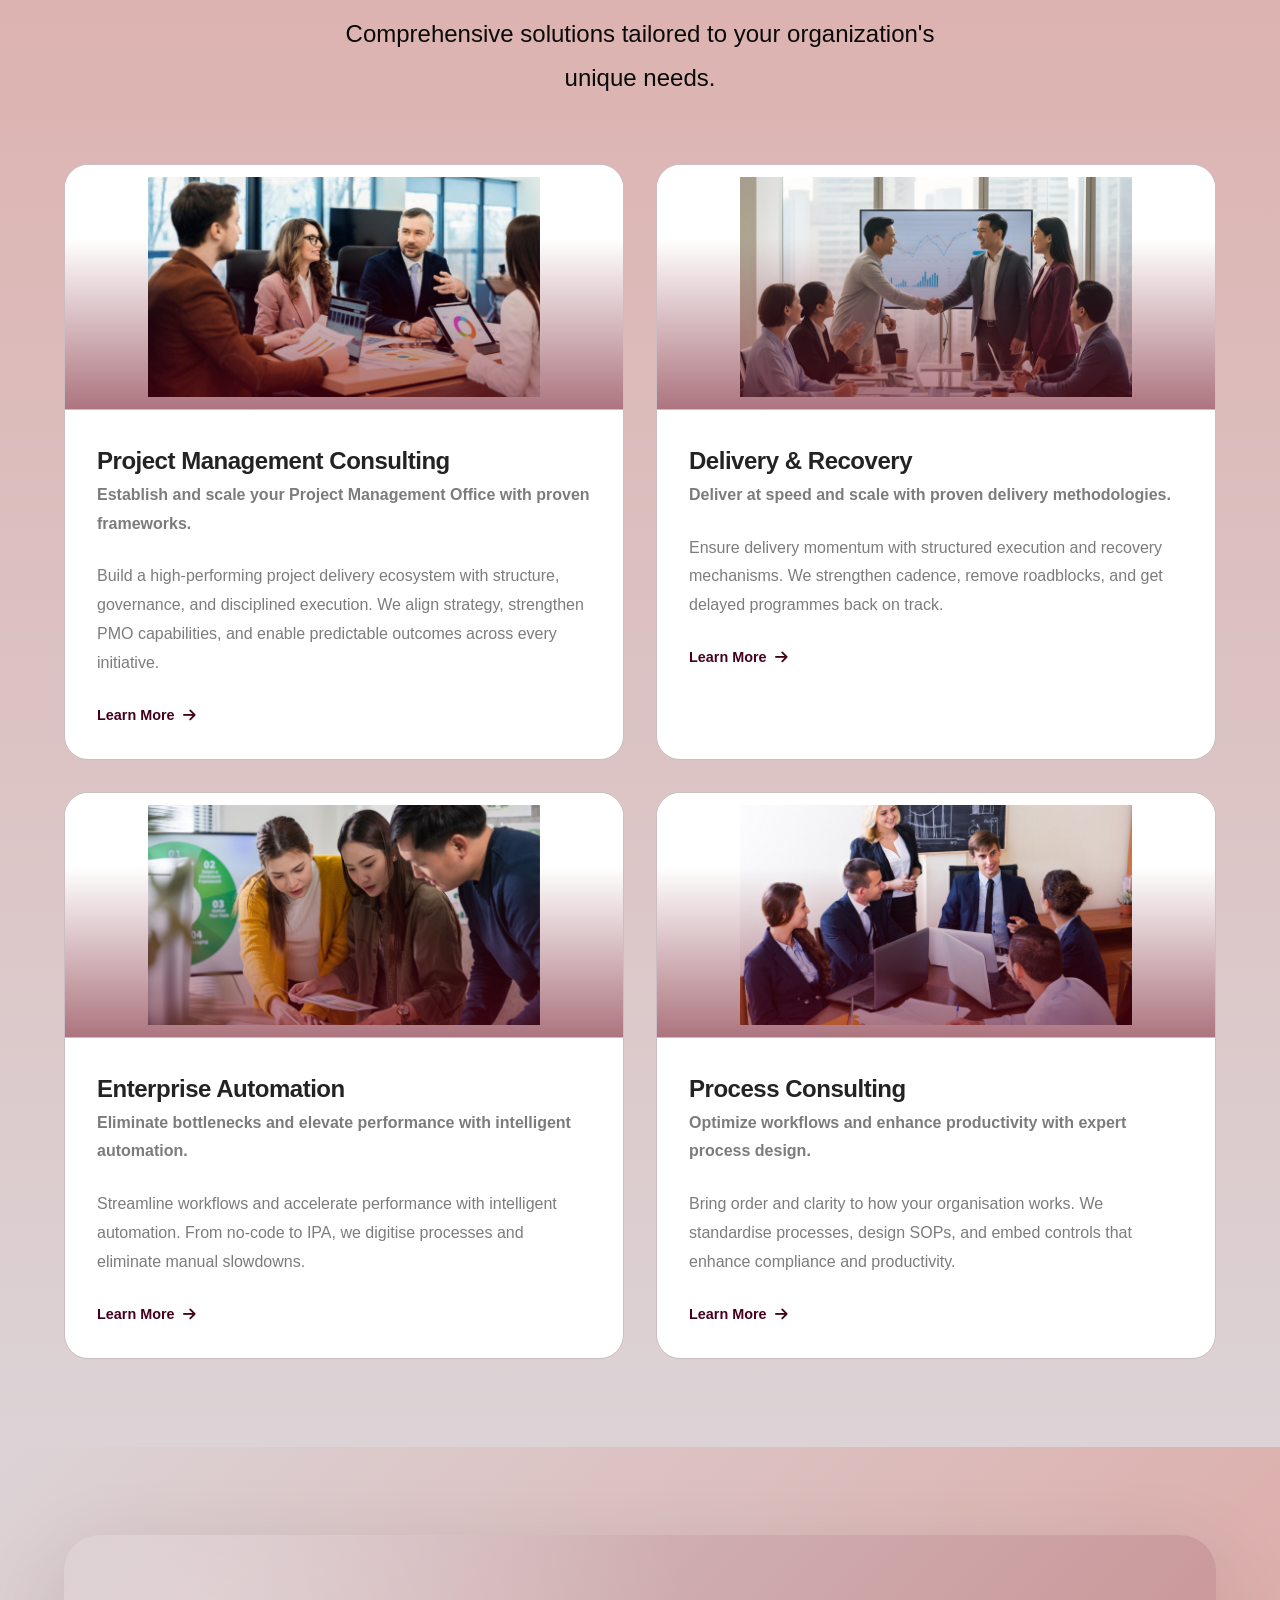
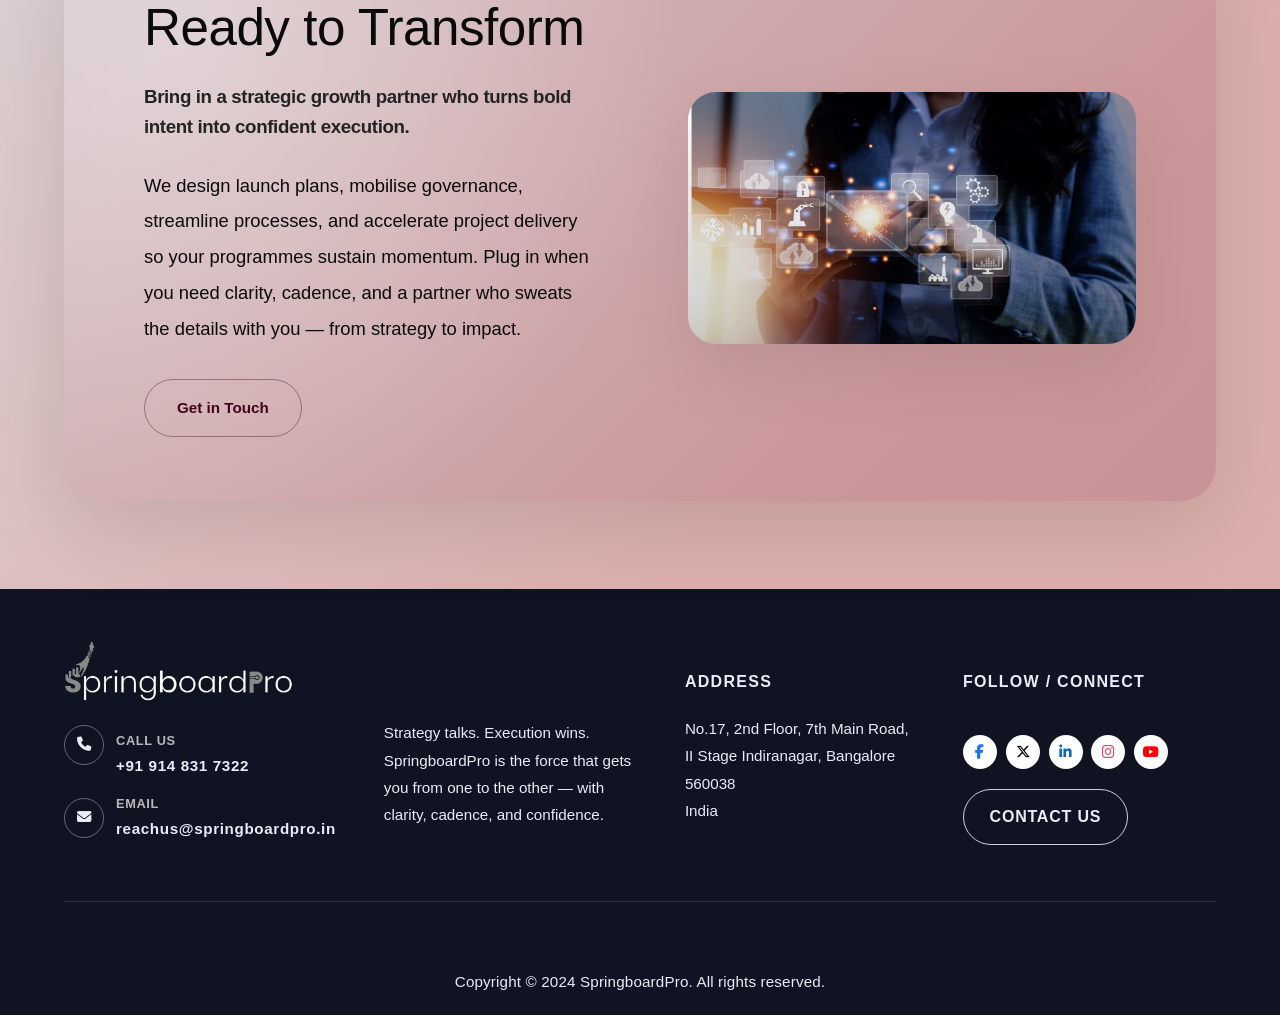
==== commit 1a66e54f: "mobile-optimization" ====
--- a/index.html
+++ b/index.html
@@ -3,8 +3,32 @@
 
 <head>
     <meta charset="UTF-8">
-    <meta name="viewport" content="width=device-width, initial-scale=1.0">
+    <meta name="viewport" content="width=device-width, initial-scale=1.0, maximum-scale=5.0">
     <title>SpringboardPro | Turning Strategy Into Action</title>
+    
+    <!-- SEO Meta Tags -->
+    <meta name="description" content="SpringboardPro - Your Strategic Growth Partner. We help organizations move from strategy to execution with clarity, cadence, and confidence through PMO consulting, automation, and delivery excellence.">
+    <meta name="keywords" content="PMO consulting, project management, enterprise automation, delivery recovery, process consulting, SpringboardPro, Bangalore">
+    <meta name="author" content="SpringboardPro">
+    
+    <!-- Open Graph Meta Tags (Facebook, LinkedIn, WhatsApp) -->
+    <meta property="og:title" content="SpringboardPro | Turning Strategy Into Action">
+    <meta property="og:description" content="Your Strategic Growth Partner in PMO Excellence. We help organizations move confidently from strategy to execution.">
+    <meta property="og:image" content="https://springboardpro.in/springboardlogo-removebg-preview.png">
+    <meta property="og:url" content="https://springboardpro.in">
+    <meta property="og:type" content="website">
+    <meta property="og:site_name" content="SpringboardPro">
+    
+    <!-- Twitter Card Meta Tags -->
+    <meta name="twitter:card" content="summary_large_image">
+    <meta name="twitter:title" content="SpringboardPro | Turning Strategy Into Action">
+    <meta name="twitter:description" content="Your Strategic Growth Partner in PMO Excellence. We help organizations move confidently from strategy to execution.">
+    <meta name="twitter:image" content="https://springboardpro.in/springboardlogo-removebg-preview.png">
+    
+    <!-- Favicon -->
+    <link rel="icon" type="image/png" href="springboardlogo-removebg-preview.png">
+    <link rel="apple-touch-icon" href="springboardlogo-removebg-preview.png">
+    
     <link href="https://fonts.googleapis.com/css2?family=Space+Grotesk:wght@400;500;600;700&display=swap"
         rel="stylesheet">
     <link rel="stylesheet" href="https://cdnjs.cloudflare.com/ajax/libs/font-awesome/6.5.1/css/all.min.css">
@@ -55,6 +79,9 @@
             scroll-behavior: smooth;
             -webkit-text-size-adjust: 100%;
             -ms-text-size-adjust: 100%;
+            overflow-x: hidden;
+            width: 100%;
+            max-width: 100%;
         }
 
         body {
@@ -65,6 +92,20 @@
             overflow-x: hidden;
             -webkit-overflow-scrolling: touch;
             min-height: 100vh;
+            width: 100%;
+            max-width: 100%;
+            position: relative;
+        }
+
+        /* Prevent horizontal overflow on all elements */
+        * {
+            max-width: 100%;
+        }
+
+        section, div, header, footer, main {
+            max-width: 100%;
+            overflow-wrap: break-word;
+            word-wrap: break-word;
         }
 
         /* Image rendering fix for all browsers */
@@ -2602,7 +2643,7 @@
     <section class="focus-section">
         <div class="section-header">
             <span class="section-label"><i class="fas fa-crosshairs"></i> Our Focus</span>
-            <h2 style="font-size: 50px !important; width: max-content !important;">Our Core Pillars of Excellence</h2>
+            <h2 style="font-size: 50px !important;">Our Core Pillars of Excellence</h2>
             <p style="font-size: x-large;">Each pillar blends strategy, structure, and stewardship so your programmes
                 gain momentum — and keep it.
             </p>
@@ -2656,7 +2697,7 @@
         <div class="pain-container">
             <div class="section-header">
                 <span class="section-label"><i class="fas fa-crosshairs"></i> Our Focus</span>
-                <h2 style="margin-left: -65px !important;" ;>Struggling With These Challenges?</h2>
+                <h2>Struggling With These Challenges?</h2>
                 <p style="font-size: x-large; ">Many organisations face repeated execution roadblocks.<br> If any of
                     these sound familiar, you’re not
                     alone</p>
@@ -2735,7 +2776,7 @@
             <div class="section-header">
                 <span class="section-label"><i class="fas fa-cube"></i> What We Offer</span>
                 <h2>Our Solutions</h2>
-                <p style="font-size: x-large; width: max-content;">Comprehensive solutions tailored to your
+                <p style="font-size: x-large;">Comprehensive solutions tailored to your
                     organization's unique needs.</p>
             </div>
             <div class="services-grid">
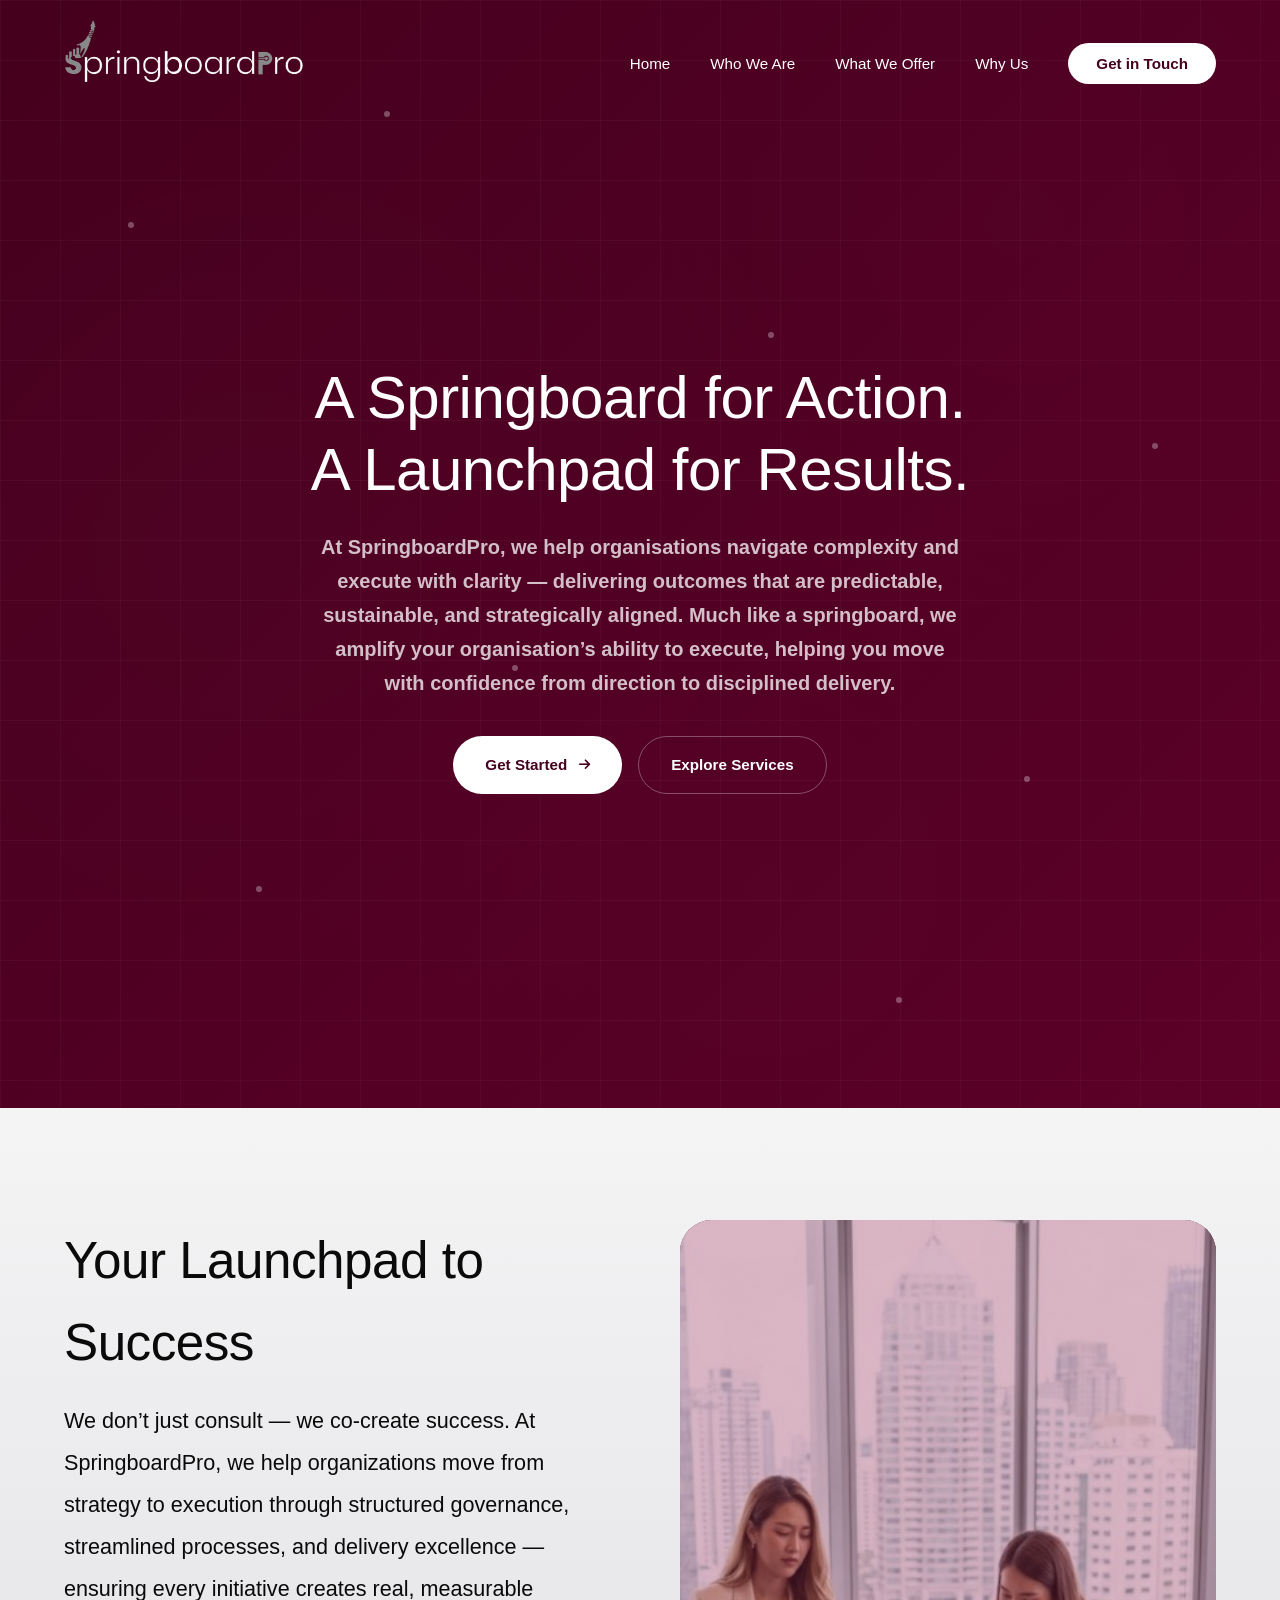
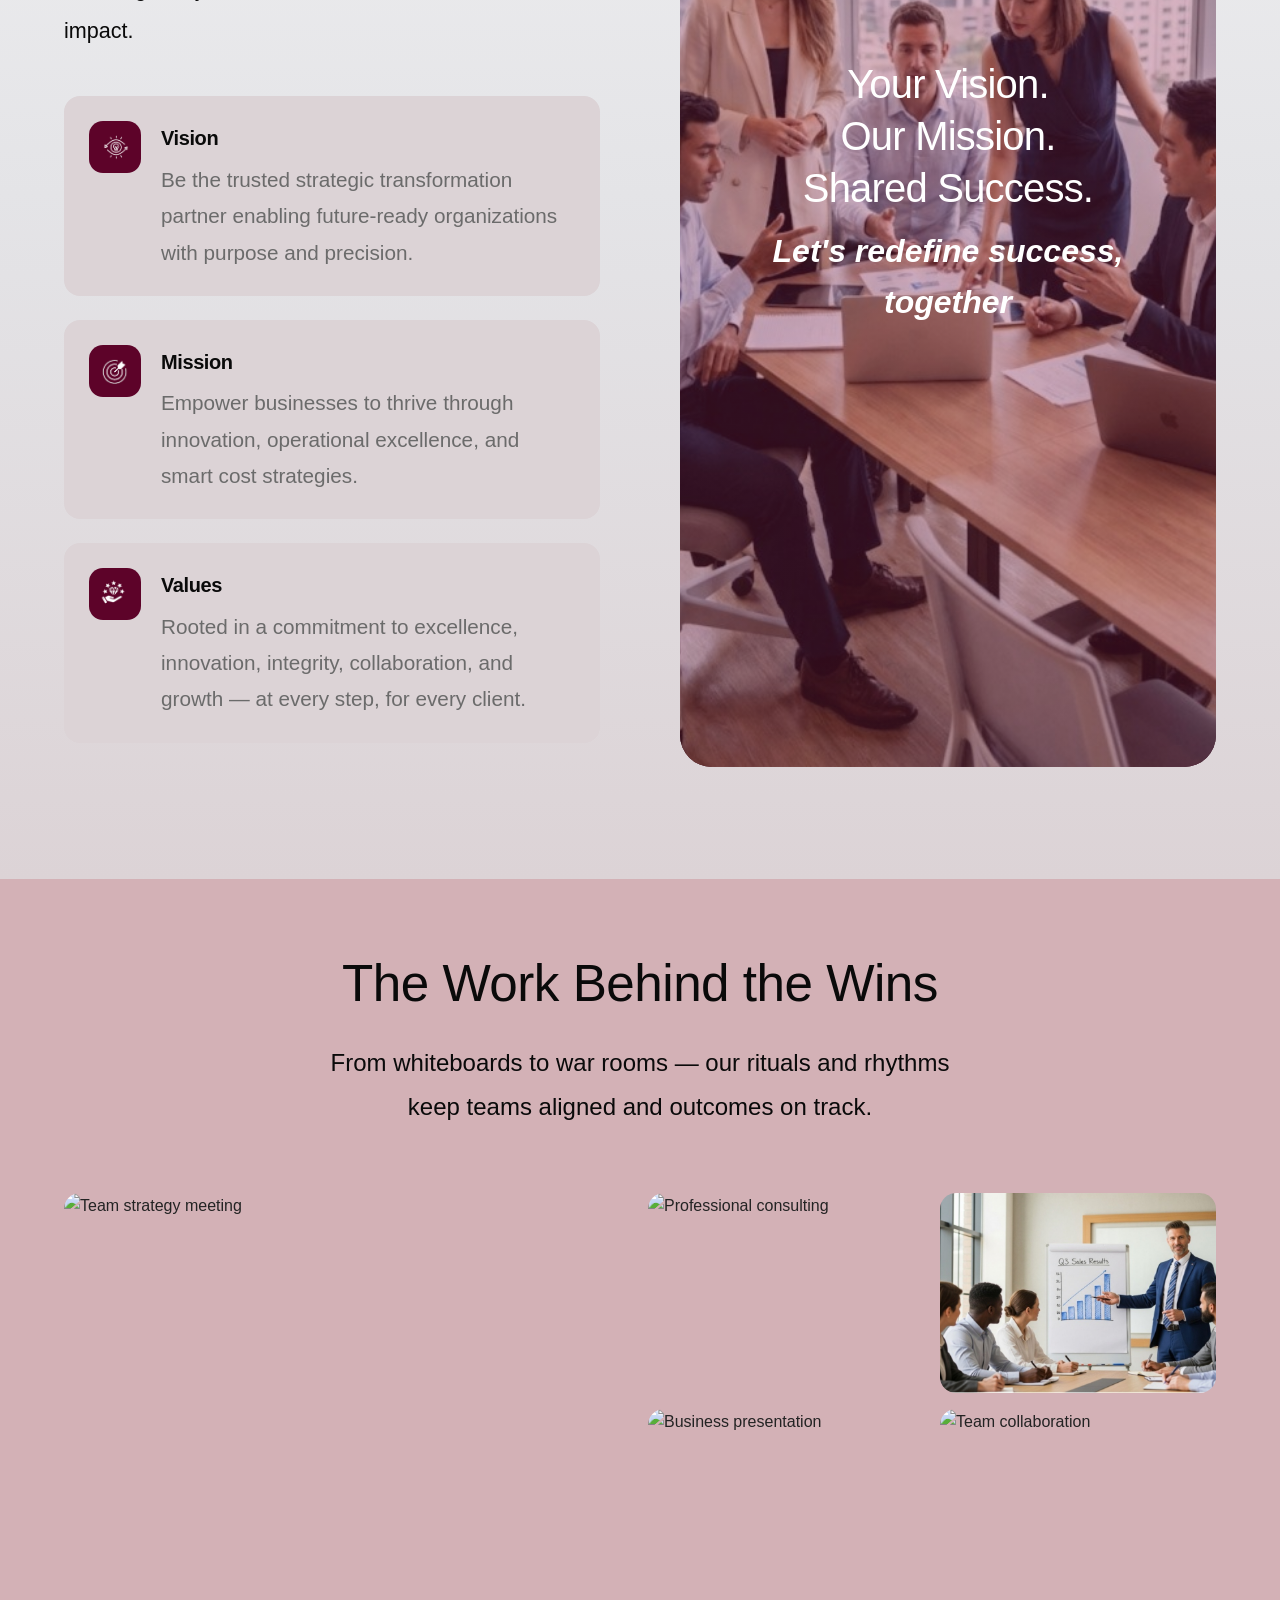
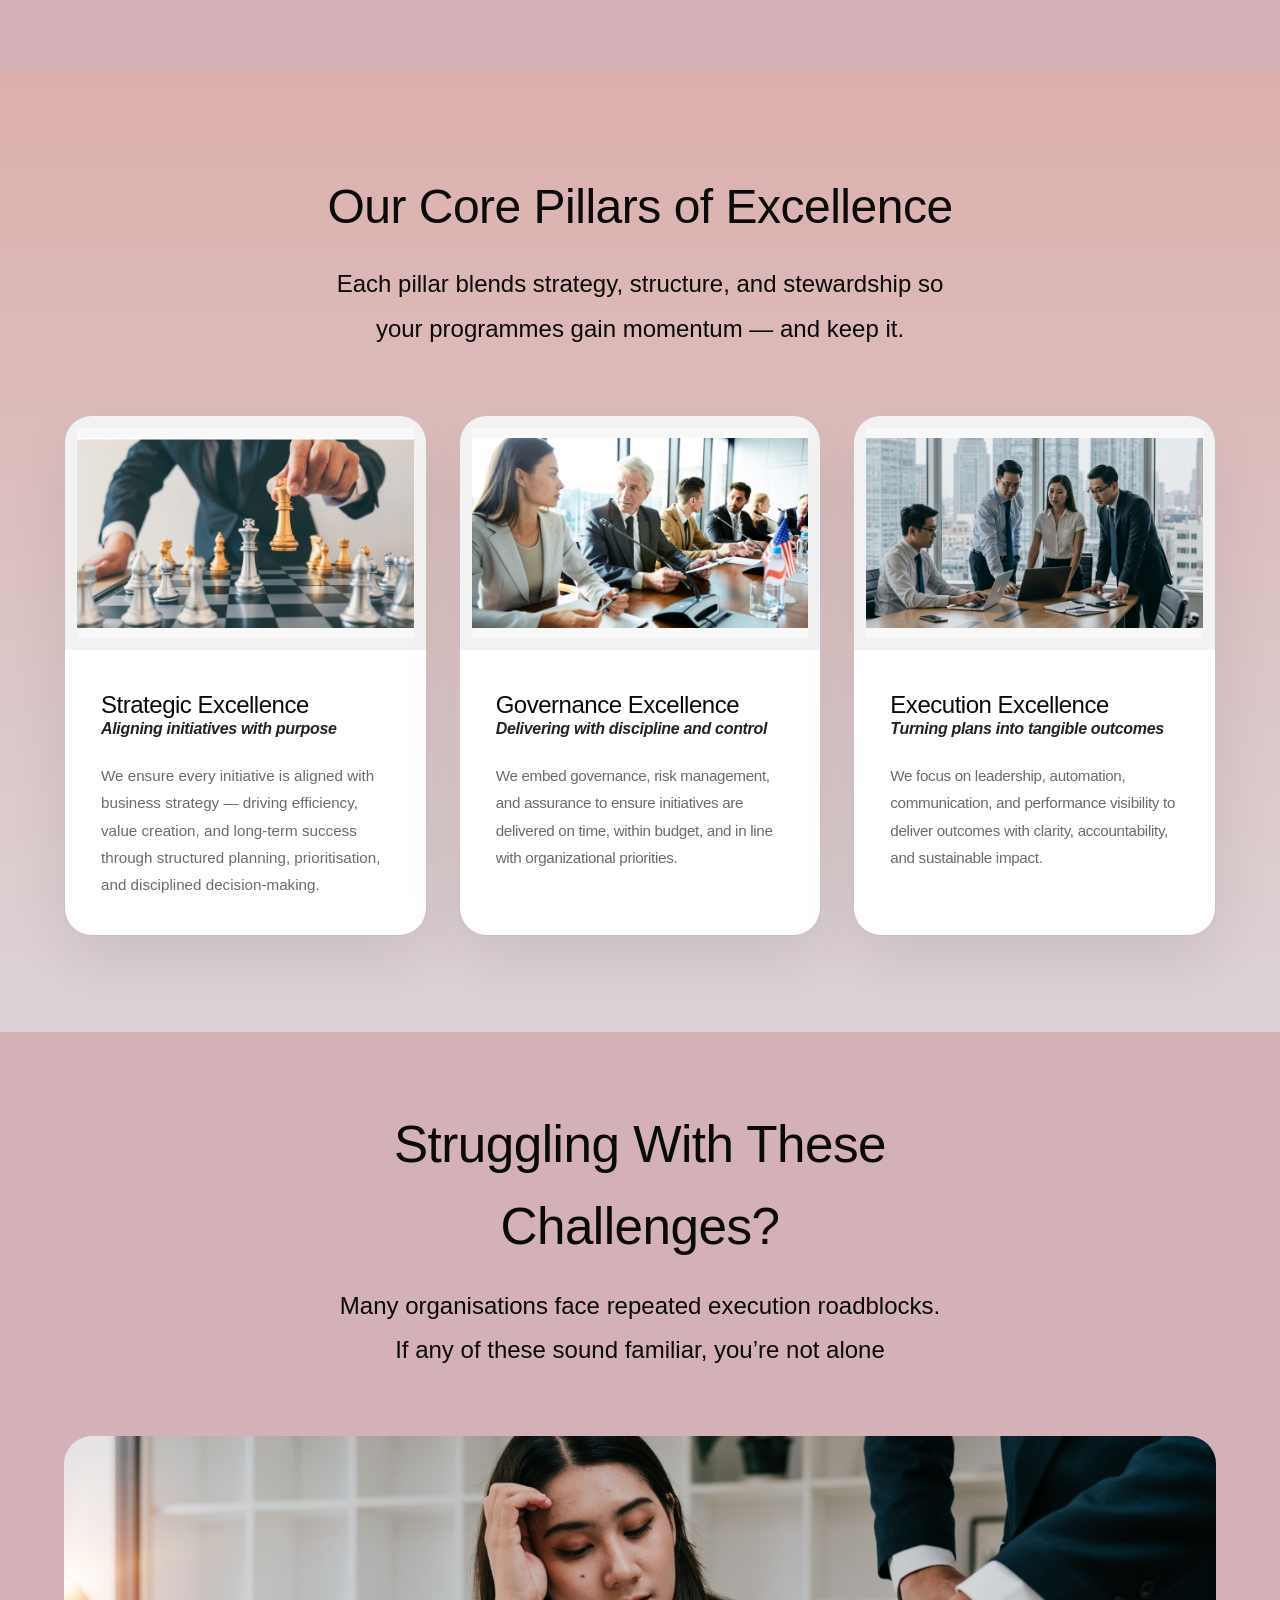
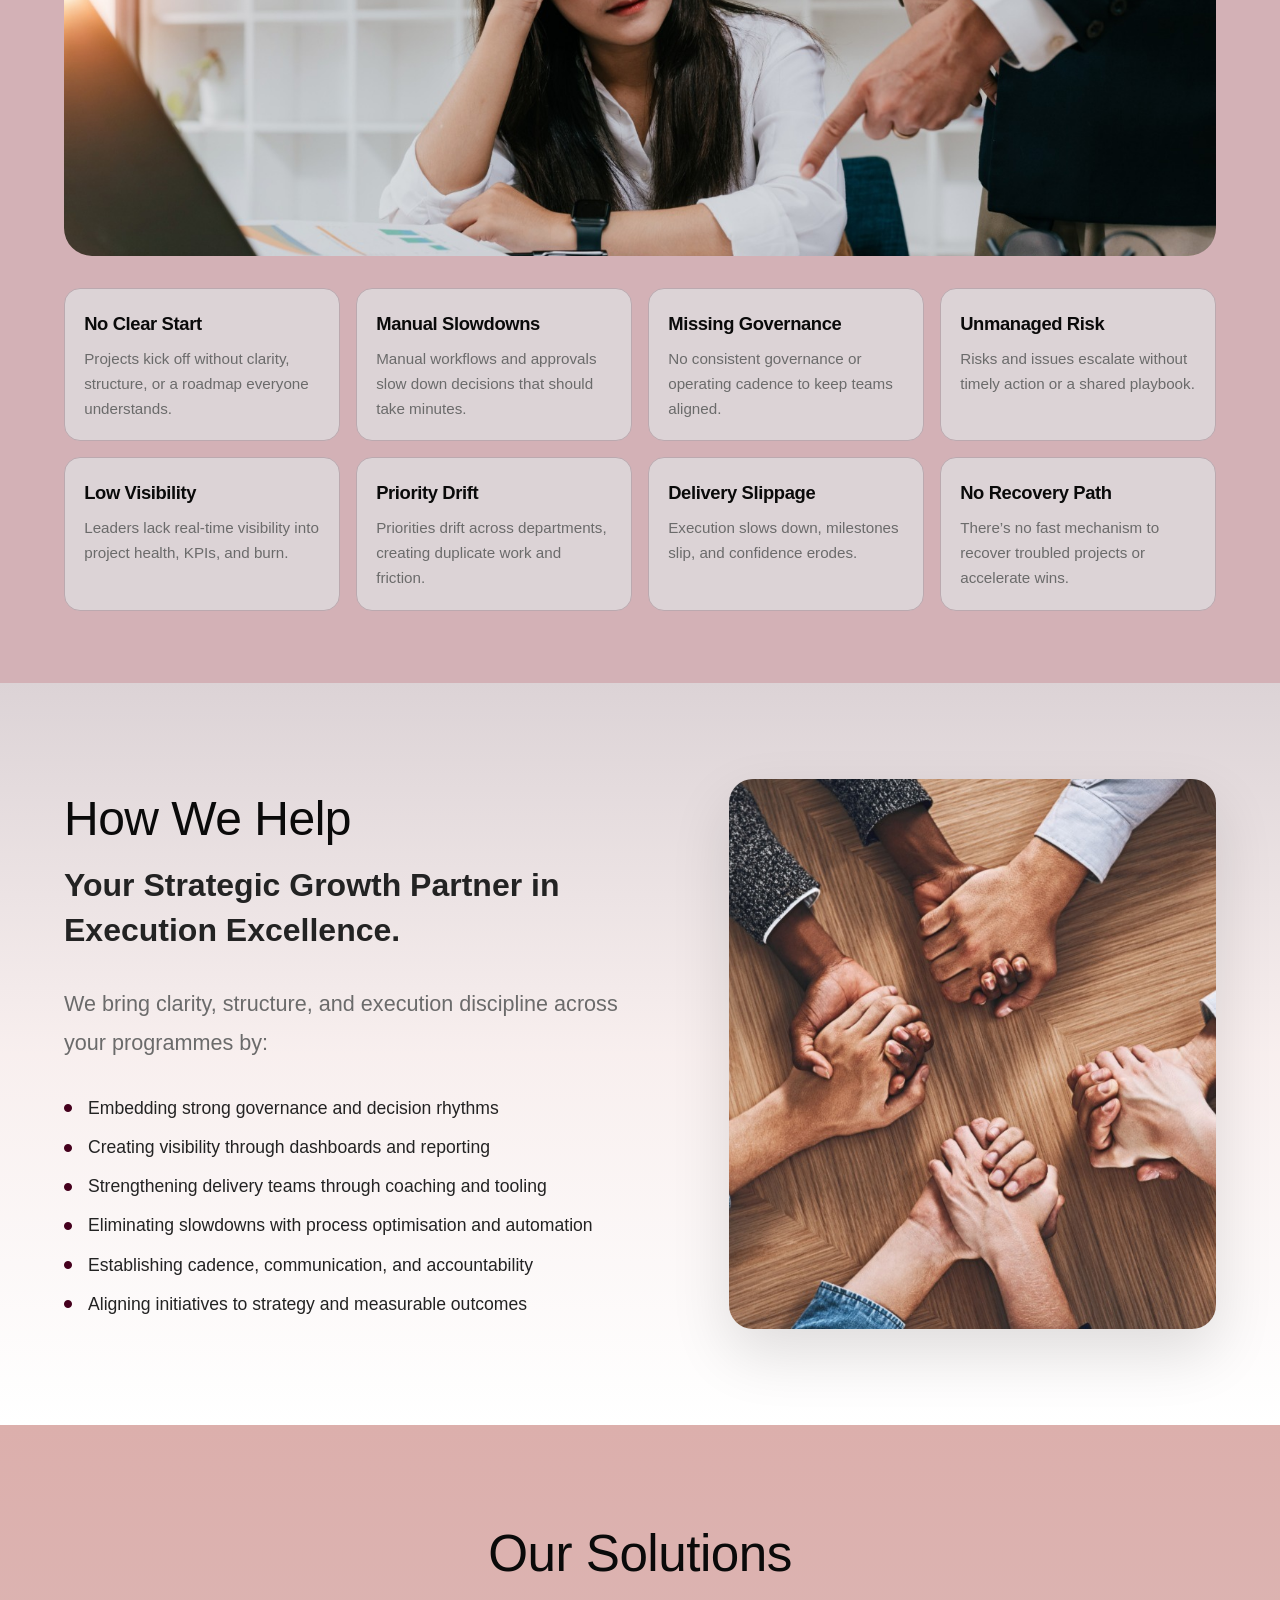
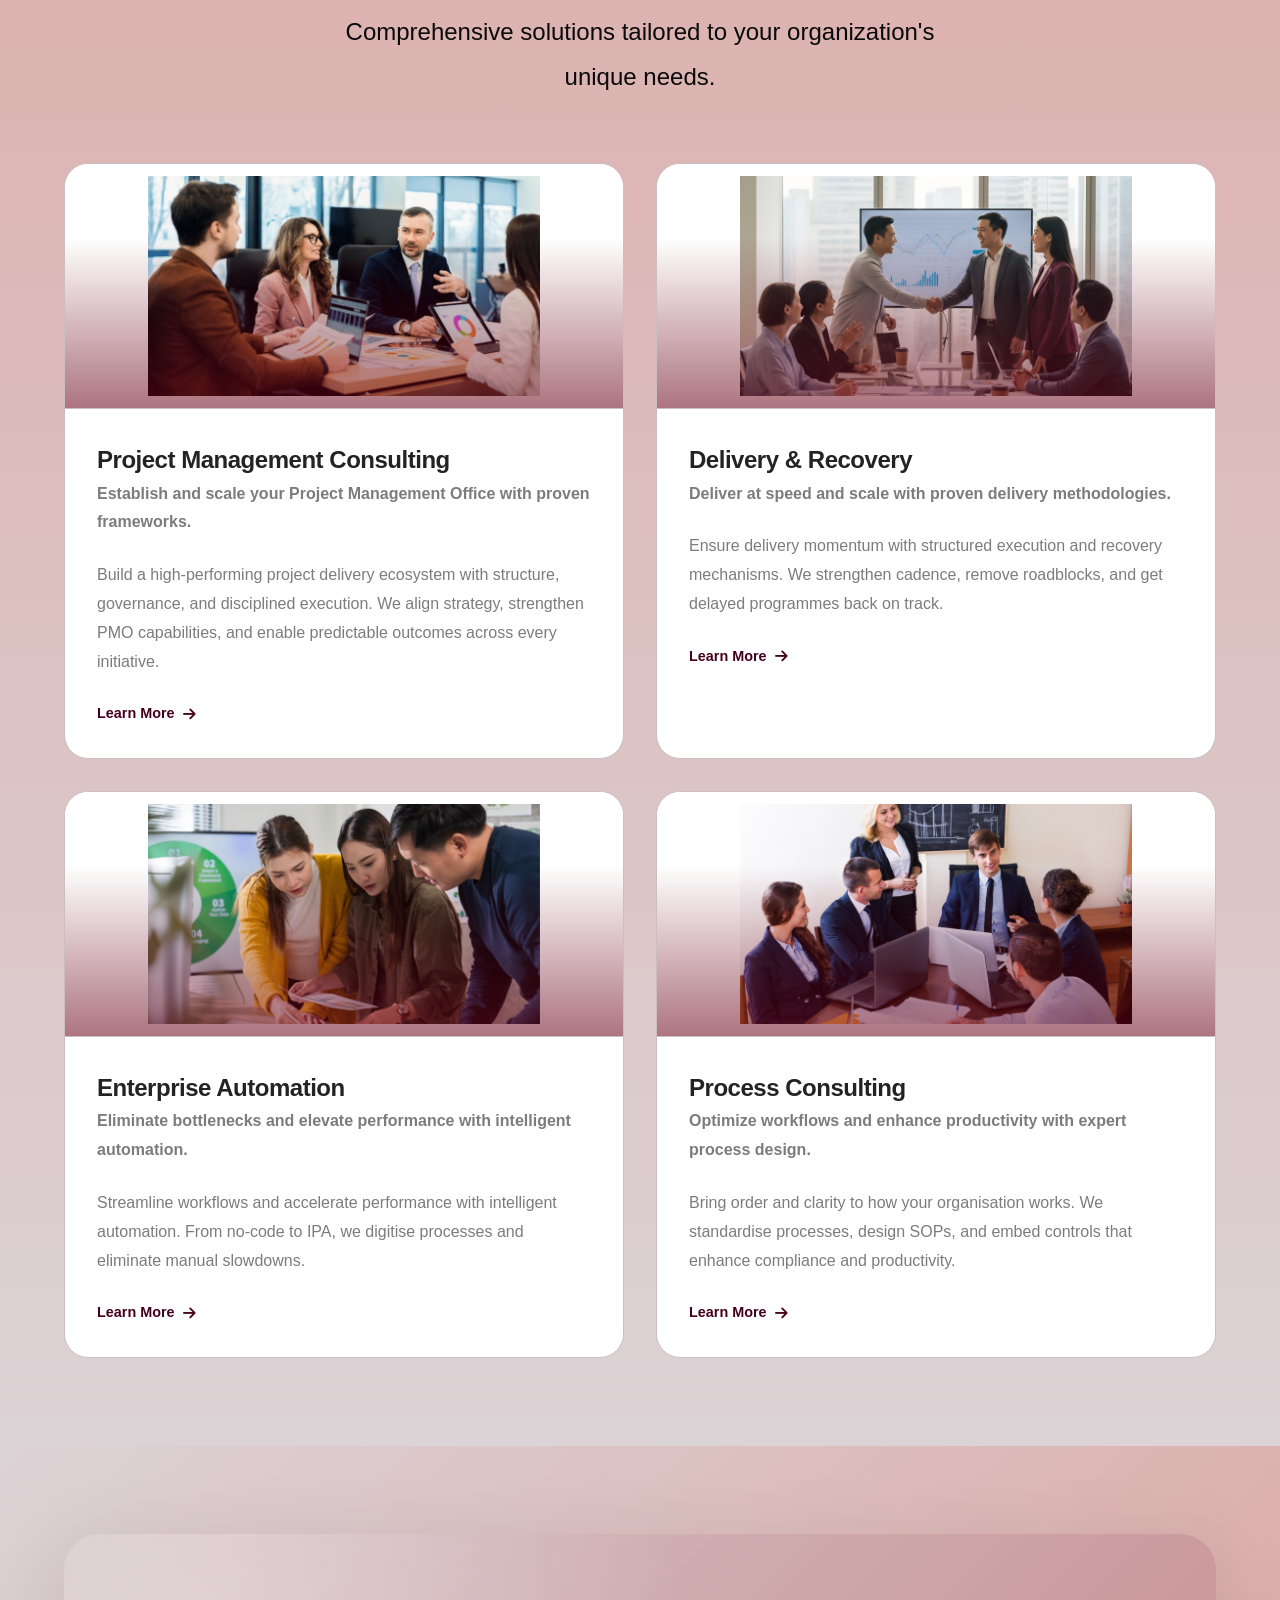
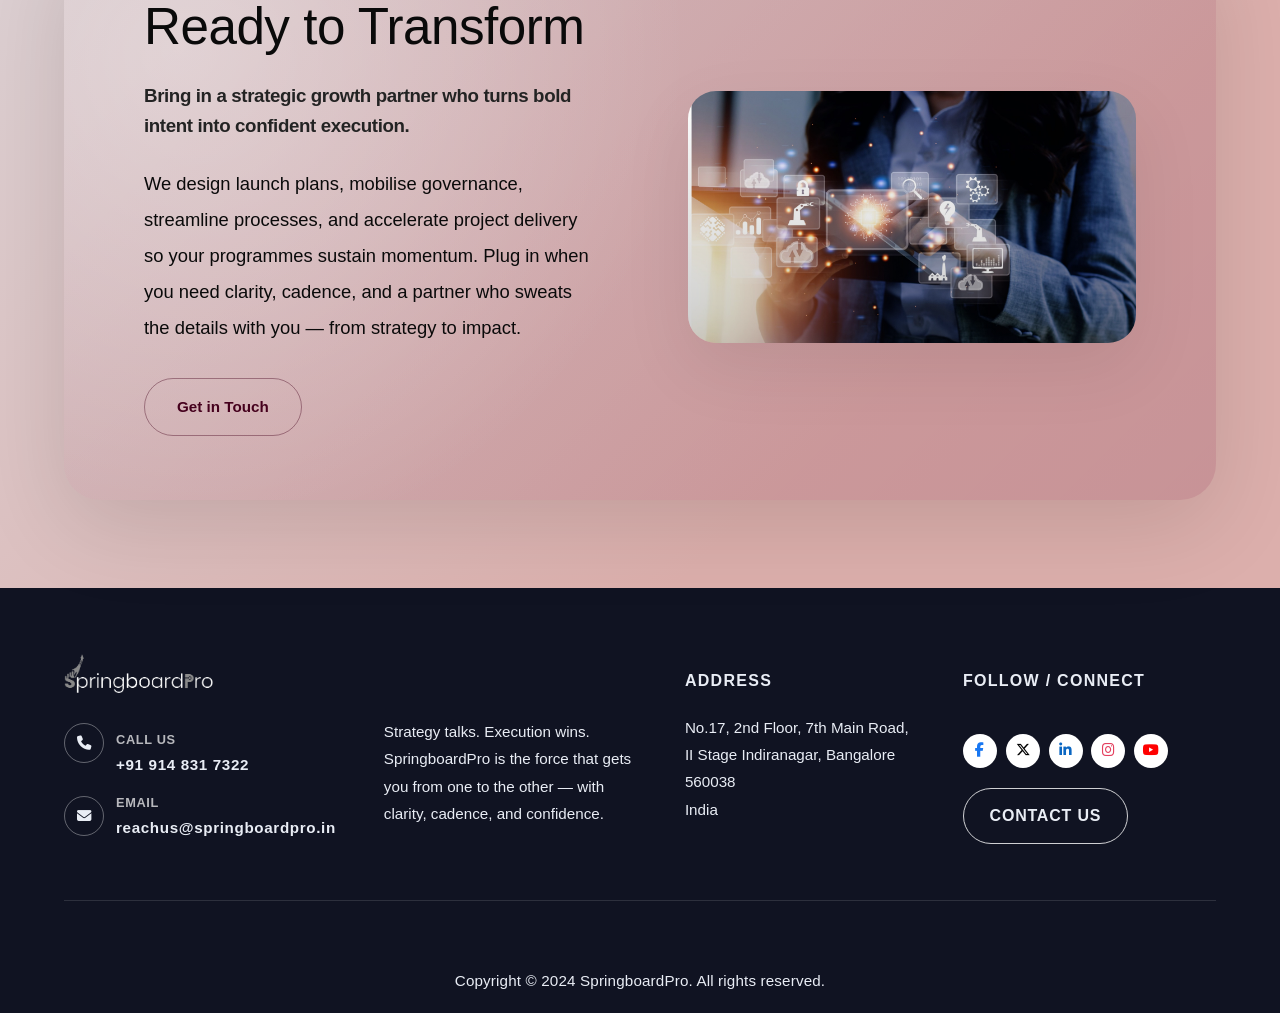
==== commit 572e0b42: "updated mobile responsiveness" ====
--- a/index.html
+++ b/index.html
@@ -97,13 +97,8 @@
             position: relative;
         }
 
-        /* Prevent horizontal overflow on all elements */
-        * {
-            max-width: 100%;
-        }
-
-        section, div, header, footer, main {
-            max-width: 100%;
+        /* Prevent horizontal overflow - targeted for content areas only */
+        section, .section-header, .pain-container, .focus-grid, .services-container {
             overflow-wrap: break-word;
             word-wrap: break-word;
         }
@@ -395,16 +390,23 @@
             right: 0;
             z-index: 1000;
             padding: 1.15rem 5%;
+            padding-left: max(5%, 1rem);
+            padding-right: max(5%, 1rem);
+            padding-top: max(1.15rem, env(safe-area-inset-top));
             display: flex;
             justify-content: space-between;
             align-items: center;
             background: transparent;
             border-bottom: 1px solid transparent;
             transition: all 0.4s cubic-bezier(0.4, 0, 0.2, 1);
+            min-height: 80px;
+            box-sizing: border-box;
         }
 
         .navbar.scrolled {
             padding: 0.85rem 5%;
+            padding-left: max(5%, 1rem);
+            padding-right: max(5%, 1rem);
             background: #45001d;
             /* unified burgundy */
             backdrop-filter: blur(18px);
@@ -417,12 +419,17 @@
             align-items: center;
             gap: 0.75rem;
             text-decoration: none;
+            flex-shrink: 1;
+            min-width: 0;
+            max-width: 55%;
         }
 
         .logo img {
             height: 90px;
             width: auto;
+            max-width: 100%;
             display: block;
+            object-fit: contain;
         }
 
         .nav-links {
@@ -503,10 +510,16 @@
         .mobile-toggle {
             display: none;
             flex-direction: column;
+            justify-content: center;
+            align-items: center;
             gap: 5px;
             cursor: pointer;
-            padding: 5px;
+            padding: 12px;
+            min-width: 44px;
+            min-height: 44px;
+            flex-shrink: 0;
             z-index: 1001;
+            margin-right: env(safe-area-inset-right);
         }
 
         .mobile-toggle span {
@@ -515,6 +528,7 @@
             background: var(--white);
             transition: all 0.3s ease;
             border-radius: 2px;
+            flex-shrink: 0;
         }
 
         .navbar.scrolled .mobile-toggle span {
@@ -709,20 +723,20 @@
 
         .hero-text h1 {
             font-family: 'Nunito', sans-serif;
-            font-size: 4.5rem;
+            font-size: clamp(1.65rem, 5vw + 1.5rem, 4.5rem);
             color: var(--white);
-            line-height: 1.1;
+            line-height: 1.2;
             margin-bottom: 1.5rem;
             font-weight: 400;
-            letter-spacing: -1px;
+            letter-spacing: -0.5px;
         }
 
         .hero-text p {
             color: rgba(255, 255, 255, 0.75);
-            font-size: 1.15rem;
+            font-size: clamp(0.9rem, 2vw + 0.6rem, 1.15rem);
             margin: 0 auto 2.25rem;
             max-width: 640px;
-            line-height: 1.8;
+            line-height: 1.7;
         }
 
         .hero-buttons {
@@ -896,7 +910,7 @@
 
         .section-header h2 {
             font-family: 'Nunito', sans-serif;
-            font-size: 3.2rem;
+            font-size: clamp(1.5rem, 4vw + 1rem, 3.2rem);
             color: var(--black);
             font-weight: 400;
             margin-bottom: 1rem;
@@ -904,12 +918,12 @@
         }
 
         .pain-section .section-header h2 {
-            white-space: nowrap;
+            white-space: normal;
         }
 
         .section-header p {
             color: var(--black);
-            font-size: 1.15rem;
+            font-size: clamp(0.95rem, 1.5vw + 0.6rem, 1.15rem);
             line-height: 1.85;
         }
 
@@ -950,8 +964,13 @@
         .showcase-item img {
             width: 100%;
             height: 100%;
+            object-fit: contain;
+            object-position: center;
+            transition: transform 0.5s ease;
+        }
+
+        .showcase-item:not(.showcase-large) img {
             object-fit: cover;
-            transition: transform 0.5s ease;
         }
 
         .showcase-item:hover img {
@@ -1464,7 +1483,8 @@
         .cta-visual img {
             width: 100%;
             height: auto;
-            object-fit: cover;
+            object-fit: contain;
+            object-position: center;
             display: block;
         }
 
@@ -1943,17 +1963,26 @@
         }
 
         @media (max-width: 768px) {
-            /* Navbar */
+            /* Navbar - prevent logo and hamburger cropping */
             .navbar {
-                padding: 1rem 4%;
+                padding: 1rem 16px;
+                padding-left: max(16px, env(safe-area-inset-left));
+                padding-right: max(16px, env(safe-area-inset-right));
             }
 
             .navbar.scrolled {
-                padding: 0.75rem 4%;
+                padding: 0.75rem 16px;
+                padding-left: max(16px, env(safe-area-inset-left));
+                padding-right: max(16px, env(safe-area-inset-right));
+            }
+
+            .logo {
+                max-width: 60%;
             }
 
             .logo img {
-                height: 55px;
+                height: 50px;
+                max-height: 50px;
             }
 
             .nav-links {
@@ -2003,6 +2032,8 @@
             .mobile-toggle {
                 display: flex;
                 z-index: 1003;
+                padding: 10px;
+                min-width: 44px;
             }
 
             .dropdown-content {
@@ -2046,8 +2077,8 @@
             }
 
             .hero-text h1 {
-                font-size: 1.85rem !important;
-                line-height: 1.3 !important;
+                font-size: clamp(1.5rem, 8vw, 2rem) !important;
+                line-height: 1.25 !important;
                 margin-bottom: 1.25rem !important;
             }
 
@@ -2092,7 +2123,7 @@
             }
 
             .section-header h2 {
-                font-size: 1.75rem !important;
+                font-size: clamp(1.35rem, 5vw, 1.85rem) !important;
                 margin-bottom: 0.85rem !important;
                 line-height: 1.3 !important;
                 width: 100% !important;
@@ -2101,7 +2132,7 @@
             }
 
             .section-header p {
-                font-size: 1rem !important;
+                font-size: clamp(0.9rem, 2vw, 1rem) !important;
                 line-height: 1.65 !important;
                 width: 100% !important;
             }
@@ -2373,17 +2404,31 @@
         }
 
         @media (max-width: 480px) {
-            /* Extra small mobile adjustments */
+            /* Extra small mobile - ensure nothing gets cropped */
             .navbar {
-                padding: 0.85rem 3%;
+                padding: 0.85rem 14px;
+                padding-left: max(14px, env(safe-area-inset-left));
+                padding-right: max(14px, env(safe-area-inset-right));
             }
 
             .navbar.scrolled {
-                padding: 0.6rem 3%;
+                padding: 0.6rem 14px;
+                padding-left: max(14px, env(safe-area-inset-left));
+                padding-right: max(14px, env(safe-area-inset-right));
+            }
+
+            .logo {
+                max-width: 55%;
             }
 
             .logo img {
-                height: 46px;
+                height: 42px;
+                max-height: 42px;
+            }
+
+            .mobile-toggle {
+                min-width: 40px;
+                padding: 8px;
             }
 
             .hero {
@@ -2643,7 +2688,7 @@
     <section class="focus-section">
         <div class="section-header">
             <span class="section-label"><i class="fas fa-crosshairs"></i> Our Focus</span>
-            <h2 style="font-size: 50px !important;">Our Core Pillars of Excellence</h2>
+            <h2 style="font-size: clamp(1.5rem, 5vw + 1rem, 3rem) !important;">Our Core Pillars of Excellence</h2>
             <p style="font-size: x-large;">Each pillar blends strategy, structure, and stewardship so your programmes
                 gain momentum — and keep it.
             </p>
